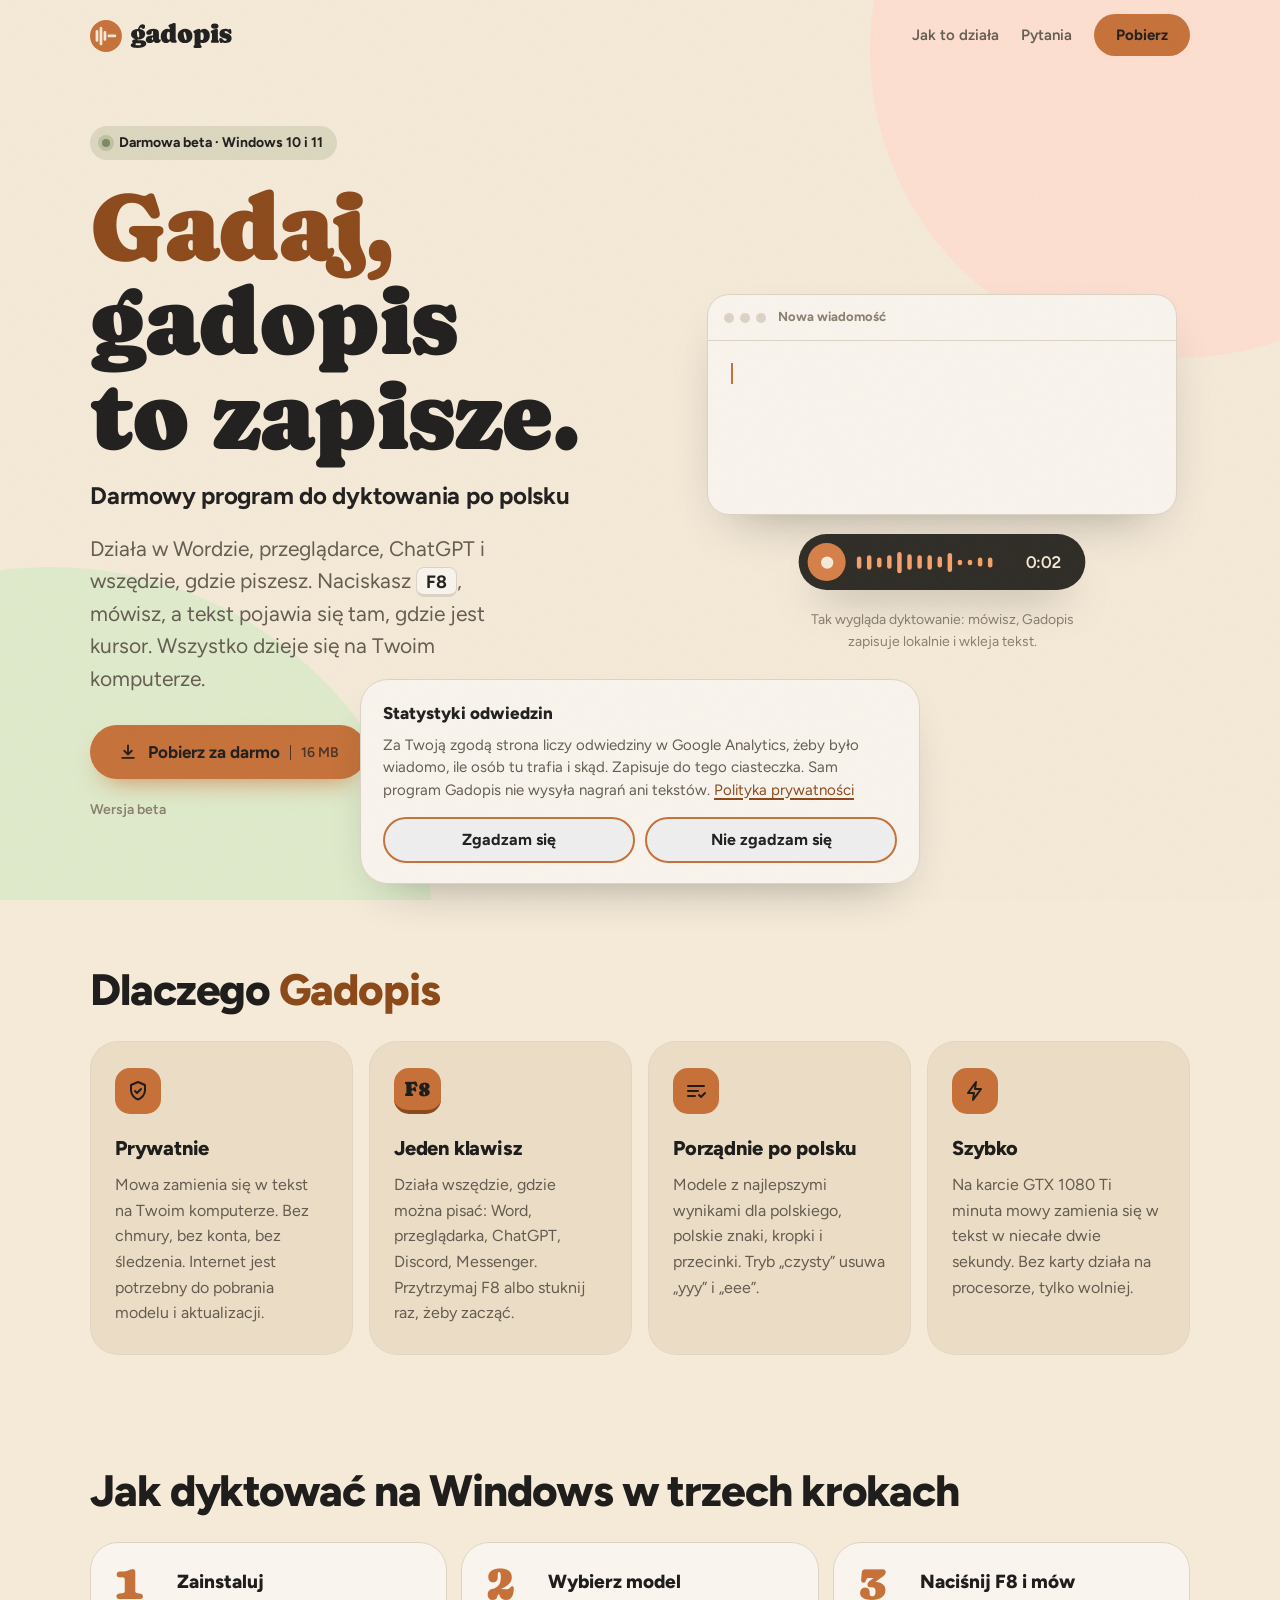
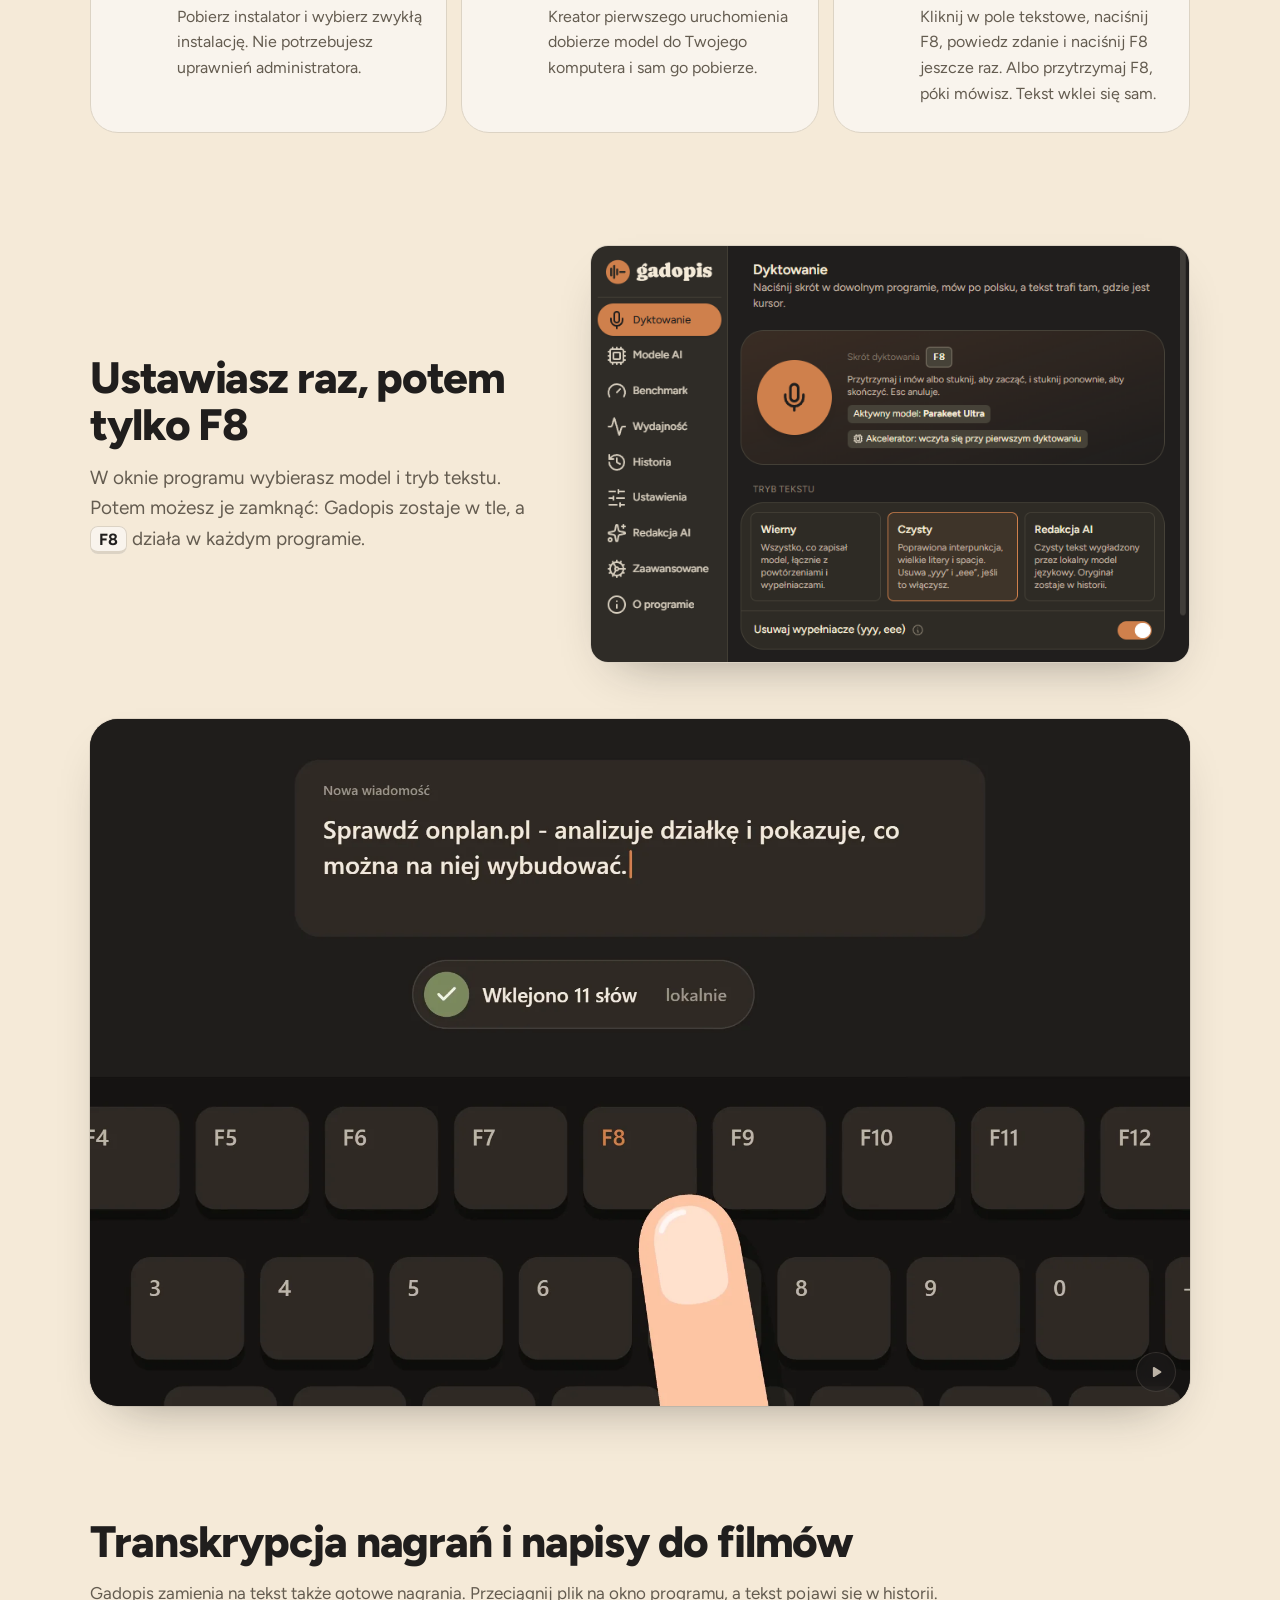
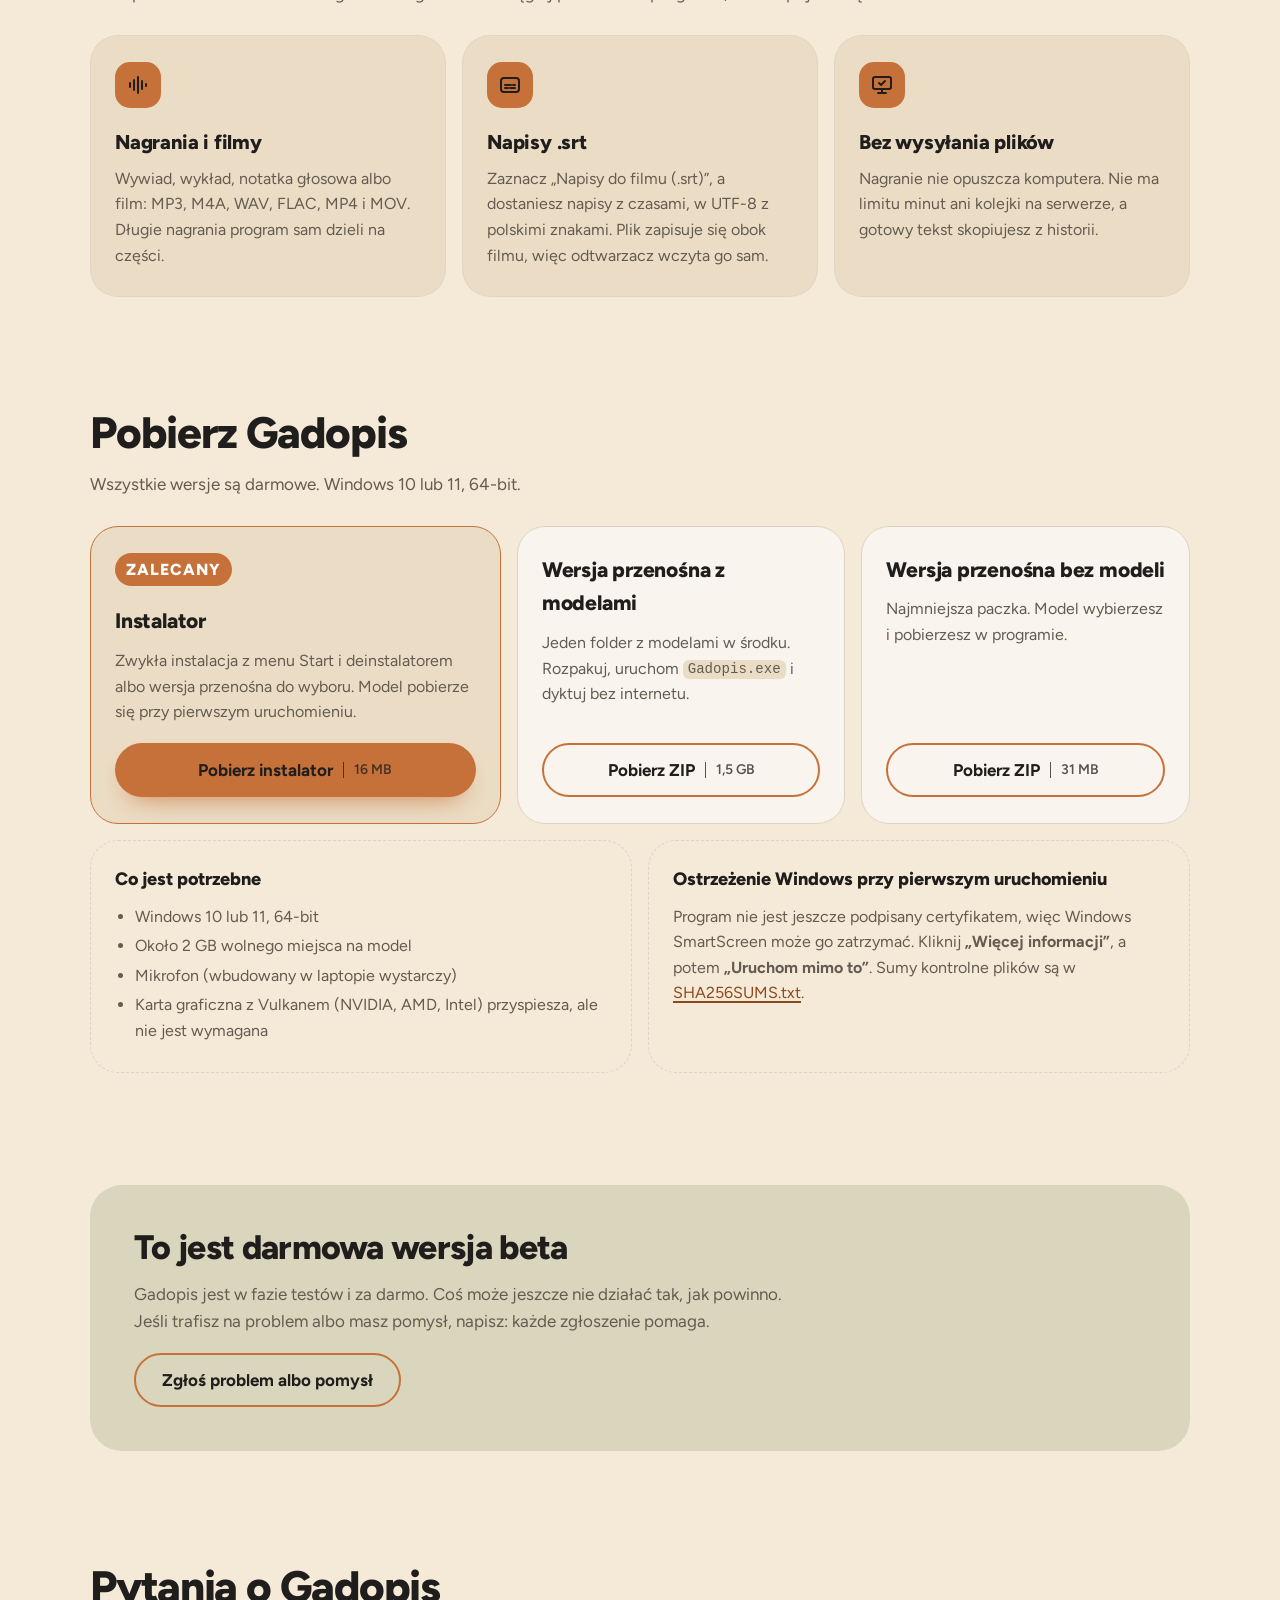
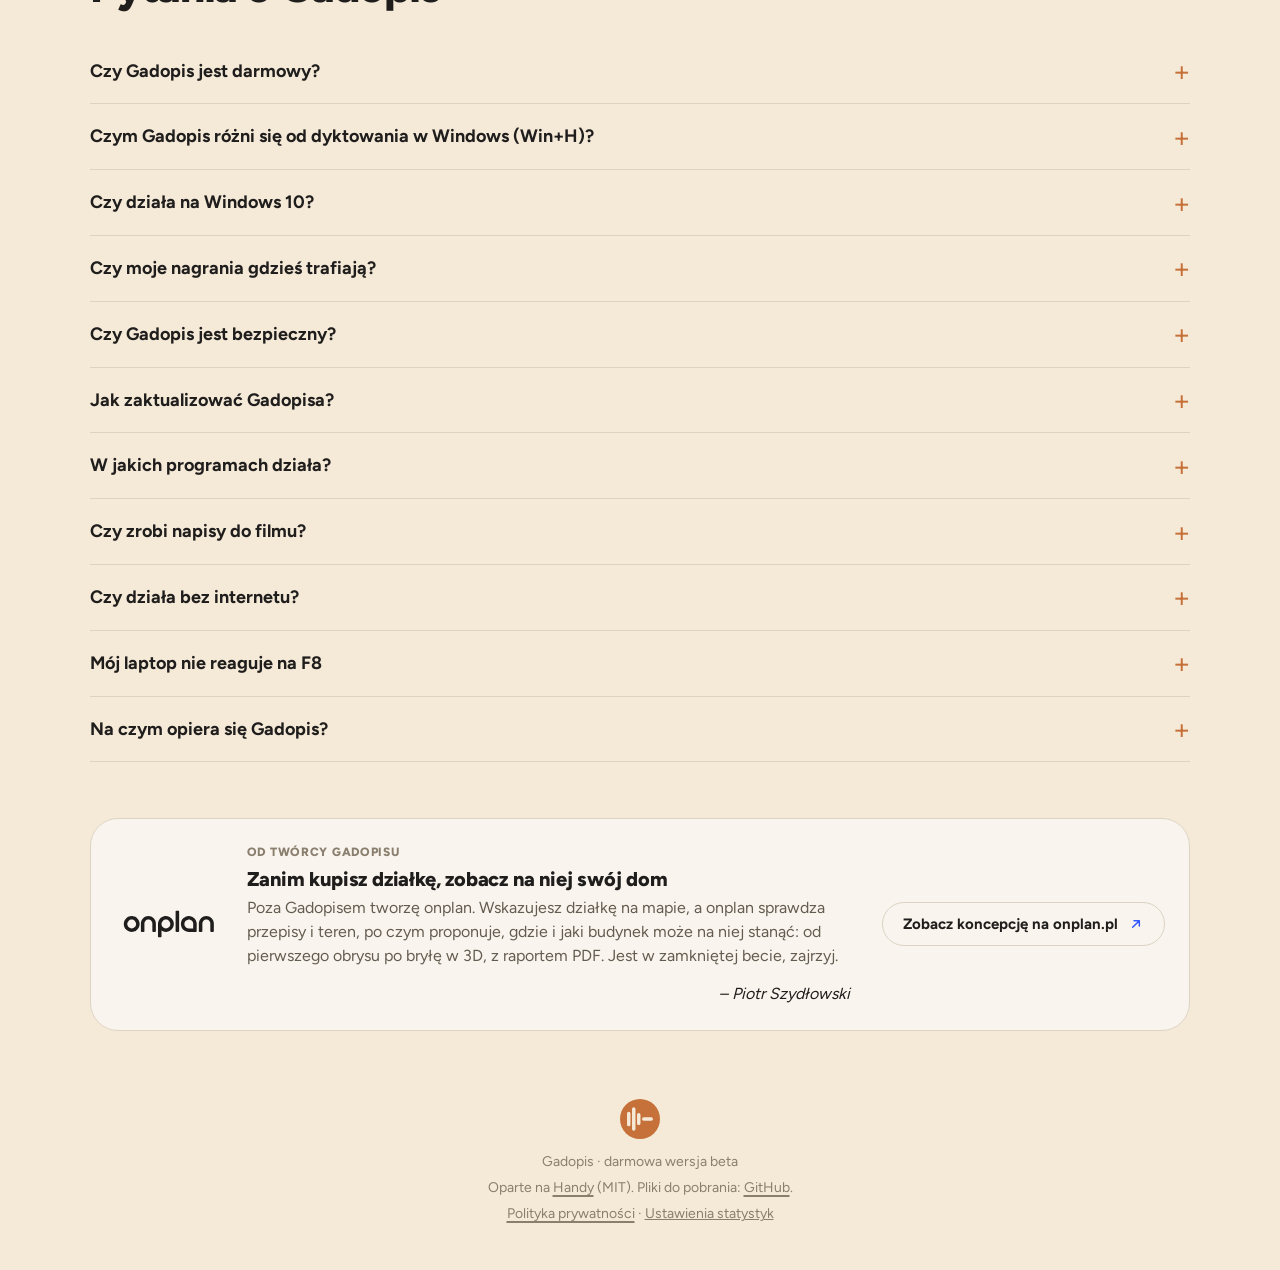
==== site/index.html @ 1a0c7942 "feat: add a guide to Polish dictation in Windows 10 and 11 People who see "Dyktowanie nie jest dostę" ====
<!doctype html>
<html lang="pl">
  <head>
    <meta charset="utf-8" />
    <meta
      name="viewport"
      content="width=device-width, initial-scale=1, viewport-fit=cover"
    />
    <title>Gadopis: darmowy program do dyktowania po polsku (Windows)</title>
    <meta
      name="description"
      content="Gadopis zamienia mowę na tekst po polsku w każdym programie na Windows 10 i 11. Naciskasz F8 i mówisz. Za darmo, bez konta i bez chmury. Robi też napisy .srt."
    />
    <meta
      name="theme-color"
      content="#f5ead8"
      media="(prefers-color-scheme: light)"
    />
    <meta
      name="theme-color"
      content="#201e1d"
      media="(prefers-color-scheme: dark)"
    />
    <meta property="og:type" content="website" />
    <meta property="og:site_name" content="Gadopis" />
    <meta property="og:locale" content="pl_PL" />
    <meta property="og:title" content="Gadopis. Gadaj, gadopis to zapisze." />
    <meta
      property="og:description"
      content="Darmowe dyktowanie po polsku dla Windows 10 i 11. Działa na Twoim komputerze, bez chmury i bez konta."
    />
    <meta property="og:url" content="https://gadopis.pl/" />
    <meta
      property="og:image"
      content="https://gadopis.pl/assets/img/gadopis-podglad-to-zapisze.png"
    />
    <meta property="og:image:width" content="1280" />
    <meta property="og:image:height" content="640" />
    <meta
      property="og:image:alt"
      content="Logo gadopis i hasło „Gadaj, gadopis to zapisze.”: lokalna zamiana mowy na tekst na Windows 10 i 11"
    />
    <meta name="twitter:card" content="summary_large_image" />
    <link rel="canonical" href="https://gadopis.pl/" />
    <link rel="icon" href="/favicon.ico" sizes="48x48" />
    <link rel="icon" href="assets/img/favicon.svg" type="image/svg+xml" />
    <link
      rel="icon"
      href="assets/img/favicon-32.png"
      sizes="32x32"
      type="image/png"
    />
    <link rel="apple-touch-icon" href="assets/img/apple-touch-icon.png" />
    <link
      rel="preload"
      href="assets/fonts/Figtree-Variable.woff2"
      as="font"
      type="font/woff2"
      crossorigin
    />
    <link
      rel="preload"
      href="assets/fonts/Caprasimo-Regular.woff2"
      as="font"
      type="font/woff2"
      crossorigin
    />
    <link rel="stylesheet" href="styles.css" />
    <script src="app.js" defer></script>
    <script type="application/ld+json">
      {
        "@context": "https://schema.org",
        "@graph": [
          {
            "@type": "WebSite",
            "@id": "https://gadopis.pl/#strona",
            "url": "https://gadopis.pl/",
            "name": "Gadopis",
            "alternateName": "gadopis.pl",
            "inLanguage": "pl-PL",
            "publisher": { "@id": "https://gadopis.pl/#autor" }
          },
          {
            "@type": "SoftwareApplication",
            "@id": "https://gadopis.pl/#program",
            "name": "Gadopis",
            "url": "https://gadopis.pl/",
            "description": "Darmowy program do dyktowania po polsku dla Windows 10 i 11. Zamienia mowę na tekst w każdym programie i robi napisy do filmów. Działa na komputerze, bez chmury i bez konta.",
            "applicationCategory": "UtilitiesApplication",
            "operatingSystem": "Windows 10, Windows 11",
            "inLanguage": "pl",
            "isAccessibleForFree": true,
            "offers": {
              "@type": "Offer",
              "price": "0",
              "priceCurrency": "PLN"
            },
            "author": { "@id": "https://gadopis.pl/#autor" },
            "publisher": { "@id": "https://gadopis.pl/#autor" },
            "sameAs": ["https://github.com/szydlo84/gadopis-pobierz"],
            "isBasedOn": "https://github.com/cjpais/Handy",
            "downloadUrl": "https://github.com/szydlo84/gadopis-pobierz/releases/latest/download/Gadopis-Setup.exe",
            "screenshot": "https://gadopis.pl/assets/img/okno-dyktowanie.webp",
            "image": "https://gadopis.pl/assets/img/gadopis-podglad-to-zapisze.png"
          },
          {
            "@type": "Person",
            "@id": "https://gadopis.pl/#autor",
            "name": "Piotr Szydłowski",
            "sameAs": ["https://github.com/szydlo84"]
          }
        ]
      }
    </script>
  </head>
  <body>
    <a class="skip" href="#tresc">Przejdź do treści</a>
    <div class="blobs" aria-hidden="true">
      <span class="blob blob-peach"></span>
      <span class="blob blob-sage"></span>
    </div>

    <header class="top">
      <a class="brand" href="/" aria-label="Gadopis, strona główna">
        <svg class="logo" viewBox="0 0 285 69" aria-hidden="true">
          <g transform="translate(0 4.07)">
            <path
              class="logo-circle"
              d="M0 32A32 32 0 1 0 64 32A32 32 0 1 0 0 32Z"
            />
            <path
              class="logo-bars"
              d="M14 20.25H14A2.75 2.75 0 0 1 16.75 23V41A2.75 2.75 0 0 1 14 43.75H14A2.75 2.75 0 0 1 11.25 41V23A2.75 2.75 0 0 1 14 20.25ZM22 13.25H22A2.75 2.75 0 0 1 24.75 16V48A2.75 2.75 0 0 1 22 50.75H22A2.75 2.75 0 0 1 19.25 48V16A2.75 2.75 0 0 1 22 13.25ZM30 22.25H30A2.75 2.75 0 0 1 32.75 25V39A2.75 2.75 0 0 1 30 41.75H30A2.75 2.75 0 0 1 27.25 39V25A2.75 2.75 0 0 1 30 22.25ZM38 29.25H50A2.75 2.75 0 0 1 52.75 32V32A2.75 2.75 0 0 1 50 34.75H38A2.75 2.75 0 0 1 35.25 32V32A2.75 2.75 0 0 1 38 29.25Z"
            />
            <path
              class="logo-word"
              d="M112.85 47.61L112.85 47.61Q112.85 49.80 111.48 51.29Q110.11 52.78 107.93 53.70Q105.76 54.62 103.27 55.10Q100.78 55.57 98.47 55.74Q96.16 55.92 94.61 55.92L94.61 55.92Q93.55 55.92 91.93 55.85Q90.31 55.78 88.54 55.52Q86.77 55.26 85.23 54.69Q83.69 54.12 82.71 53.12Q81.74 52.12 81.74 50.59L81.74 50.59Q81.74 48.69 83.21 47.62Q84.69 46.55 86.77 46.03L86.77 46.03Q85.83 45.66 85.19 44.96Q84.56 44.26 84.56 43.07L84.56 43.07Q84.56 41.49 85.57 40.54Q86.59 39.59 88.16 39.11Q89.73 38.62 91.36 38.41L91.36 38.41Q89.02 37.85 86.97 36.72Q84.93 35.59 83.68 33.69Q82.42 31.79 82.42 28.99L82.42 28.99Q82.42 25.99 83.60 23.89Q84.77 21.80 86.75 20.49Q88.73 19.19 91.19 18.54Q93.66 17.89 96.24 17.81L96.24 17.81Q97.06 15.65 98.20 13.49Q99.35 11.33 101.13 9.88Q102.91 8.43 105.55 8.43L105.55 8.43Q107.71 8.43 109.12 9.69Q110.53 10.96 110.53 13.17L110.53 13.17Q110.53 14.97 109.65 16.43Q108.76 17.89 106.73 17.89L106.73 17.89Q105.31 17.89 104.55 17.17Q103.78 16.44 103.23 15.71Q102.67 14.97 101.91 14.97L101.91 14.97Q101.09 14.97 100.51 15.98Q99.93 17.00 99.59 17.92L99.59 17.92Q102.41 18.26 104.94 19.44Q107.47 20.61 109.07 22.75Q110.66 24.88 110.66 28.12L110.66 28.12Q110.66 31.00 109.49 33.07Q108.32 35.14 106.35 36.46Q104.39 37.77 101.95 38.39Q99.51 39.01 96.98 39.01L96.98 39.01Q96.16 39.01 95.37 38.96L95.37 38.96Q95.05 39.28 95.05 39.59L95.05 39.59Q95.05 40.12 95.83 40.35Q96.61 40.57 97.69 40.62Q98.77 40.67 99.73 40.65Q100.70 40.62 101.07 40.62L101.07 40.62Q102.96 40.62 105.02 40.79Q107.08 40.96 108.86 41.62Q110.64 42.28 111.74 43.69Q112.85 45.10 112.85 47.61ZM95.79 21.85L95.79 21.85Q95.03 21.85 94.71 22.48Q94.39 23.11 94.33 23.93Q94.26 24.75 94.26 25.28L94.26 25.28Q94.26 25.99 94.35 27.56Q94.45 29.13 94.74 30.84Q95.03 32.55 95.62 33.75Q96.21 34.95 97.24 34.95L97.24 34.95Q98.06 34.95 98.40 34.36Q98.75 33.77 98.81 32.98Q98.88 32.18 98.88 31.60L98.88 31.60Q98.88 30.84 98.80 29.24Q98.72 27.65 98.44 25.95Q98.17 24.25 97.53 23.05Q96.90 21.85 95.79 21.85ZM91.20 48.48L91.20 48.48Q91.20 49.30 92.01 49.77Q92.81 50.25 93.96 50.48Q95.11 50.72 96.16 50.79Q97.22 50.85 97.72 50.85L97.72 50.85Q98.30 50.85 99.47 50.68Q100.64 50.51 101.65 50.06Q102.65 49.61 102.65 48.77L102.65 48.77Q102.65 47.58 101.66 47.11Q100.67 46.63 99.43 46.55Q98.19 46.48 97.37 46.48L97.37 46.48Q96.16 46.48 94.95 46.53Q93.74 46.58 92.52 46.61L92.52 46.61Q91.97 47.00 91.59 47.48Q91.20 47.95 91.20 48.48ZM112.01 39.44L112.01 39.44Q112.01 37.01 113.14 35.39Q114.28 33.77 116.11 32.78Q117.94 31.79 120.08 31.37Q122.21 30.95 124.19 30.95L124.19 30.95Q124.77 30.95 125.38 30.96Q125.98 30.97 126.56 31.08L126.56 31.08L126.56 24.22Q126.56 23.56 126.29 22.69Q126.01 21.82 125.17 21.82L125.17 21.82Q124.35 21.82 124.15 22.49Q123.95 23.17 123.95 23.77L123.95 23.77Q123.95 24.04 123.97 24.31Q123.98 24.59 123.98 24.88L123.98 24.88Q123.98 27.60 122.11 28.69Q120.24 29.79 117.84 29.79L117.84 29.79Q115.83 29.79 114.36 28.89Q112.88 27.99 112.88 25.72L112.88 25.72Q112.88 24.83 113.23 23.98Q113.59 23.14 114.14 22.48L114.14 22.48Q115.75 20.53 118.19 19.50Q120.63 18.47 123.33 18.09Q126.04 17.71 128.41 17.71L128.41 17.71Q131.10 17.71 133.34 18.47Q135.58 19.24 136.93 21.02Q138.27 22.80 138.27 25.80L138.27 25.80L138.27 37.96Q138.27 38.41 138.48 38.75Q138.69 39.09 139.19 39.09L139.19 39.09Q139.59 39.09 139.87 38.84Q140.14 38.59 140.54 38.59L140.54 38.59Q141.30 38.59 141.69 39.12Q142.07 39.65 142.07 40.36L142.07 40.36Q142.07 42.20 140.95 43.54Q139.83 44.87 138.17 45.57Q136.50 46.26 134.82 46.26L134.82 46.26Q132.84 46.26 130.82 45.39Q128.80 44.52 128.04 42.68L128.04 42.68Q126.70 44.55 124.36 45.41Q122.03 46.26 119.79 46.26L119.79 46.26Q117.73 46.26 115.95 45.49Q114.17 44.71 113.09 43.18Q112.01 41.65 112.01 39.44ZM123.90 37.12L123.90 37.12Q123.90 38.17 124.40 39.11Q124.90 40.04 126.12 40.04L126.12 40.04Q126.35 40.04 126.56 39.99L126.56 39.99L126.56 34.53Q126.12 34.35 125.64 34.35L125.64 34.35Q124.64 34.35 124.27 35.34Q123.90 36.32 123.90 37.12ZM141.99 32.87L141.99 32.87Q141.99 28.86 143.55 25.40Q145.10 21.93 148.08 19.79Q151.06 17.66 155.36 17.66L155.36 17.66Q157.94 17.66 160.08 18.76L160.08 18.76L160.08 16.52Q160.08 15.36 159.69 14.78Q159.31 14.20 158.82 13.85Q158.34 13.49 157.95 13.06Q157.57 12.62 157.57 11.75L157.57 11.75Q157.57 10.67 158.22 10.10Q158.86 9.54 159.76 9.19L159.76 9.19L165.48 6.90Q166.48 6.48 167.54 6.16Q168.59 5.84 169.70 5.84L169.70 5.84Q170.78 5.84 171.35 6.60Q171.92 7.35 171.92 8.35L171.92 8.35L171.92 37.75Q171.92 39.04 172.10 39.54Q172.29 40.04 173.18 40.99L173.18 40.99Q173.71 41.54 173.92 41.93Q174.13 42.31 174.13 43.10L174.13 43.10Q174.13 44.23 173.39 44.87Q172.65 45.50 171.55 45.50L171.55 45.50L165.64 45.50Q164.16 45.50 162.81 44.59Q161.45 43.68 160.89 42.28L160.89 42.28Q159.29 44.02 157.24 45.14Q155.20 46.26 152.67 46.26L152.67 46.26Q149.98 46.26 147.96 45.09Q145.94 43.92 144.63 41.95Q143.31 39.99 142.65 37.62Q141.99 35.24 141.99 32.87ZM154.22 31.55L154.22 31.55Q154.22 32.50 154.37 33.83Q154.51 35.16 154.92 36.44Q155.33 37.72 156.14 38.58Q156.94 39.44 158.23 39.44L158.23 39.44Q159.23 39.44 160.08 38.75L160.08 38.75L160.08 24.67Q159.63 24.22 159.08 23.94Q158.52 23.67 157.86 23.67L157.86 23.67Q156.65 23.67 155.92 24.55Q155.20 25.43 154.83 26.74Q154.46 28.04 154.34 29.36Q154.22 30.68 154.22 31.55ZM191.03 17.66L191.03 17.66Q195.38 17.66 198.67 19.45Q201.95 21.24 203.80 24.49Q205.64 27.73 205.64 32.11L205.64 32.11Q205.64 36.40 203.61 39.58Q201.58 42.76 198.17 44.51Q194.75 46.26 190.59 46.26L190.59 46.26Q186.21 46.26 182.91 44.46Q179.62 42.65 177.78 39.37Q175.95 36.09 175.95 31.71L175.95 31.71Q175.95 27.44 178.01 24.27Q180.06 21.11 183.49 19.38Q186.92 17.66 191.03 17.66ZM192.54 40.44L192.54 40.44Q193.20 40.44 193.47 39.75Q193.75 39.07 193.83 38.24Q193.91 37.41 193.91 36.96L193.91 36.96Q193.91 35.45 193.67 33.96Q193.43 32.47 193.06 31.02L193.06 31.02Q192.93 30.44 192.56 29.22Q192.19 27.99 191.67 26.65Q191.14 25.30 190.51 24.35Q189.87 23.40 189.16 23.40L189.16 23.40Q188.55 23.40 188.28 24.09Q188.00 24.78 187.92 25.61Q187.84 26.44 187.84 26.86L187.84 26.86Q187.84 27.57 188.05 29.14Q188.26 30.71 188.67 32.63Q189.08 34.56 189.66 36.34Q190.24 38.12 190.97 39.28Q191.69 40.44 192.54 40.44ZM219.04 17.66L219.04 17.66Q220.57 17.66 220.95 18.75Q221.33 19.84 221.33 21.06L221.33 21.06Q221.33 21.22 221.33 21.35L221.33 21.35Q222.94 19.71 224.97 18.68Q227.00 17.66 229.50 17.66L229.50 17.66Q232.25 17.66 234.30 18.82Q236.36 19.98 237.72 21.90Q239.08 23.83 239.76 26.21Q240.45 28.60 240.45 31.05L240.45 31.05Q240.45 35.11 238.84 38.58Q237.23 42.05 234.18 44.16Q231.14 46.26 226.81 46.26L226.81 46.26Q224.07 46.26 221.86 45.13L221.86 45.13L221.86 47.98Q221.86 48.90 221.91 49.39Q221.96 49.88 222.23 50.29Q222.49 50.69 223.12 51.38L223.12 51.38Q223.62 51.91 223.86 52.33Q224.10 52.75 224.10 53.52L224.10 53.52Q224.10 54.65 223.36 55.28Q222.62 55.92 221.51 55.92L221.51 55.92L210.28 55.92Q209.15 55.92 208.41 55.31Q207.67 54.70 207.67 53.52L207.67 53.52Q207.67 52.57 208.03 52.09Q208.38 51.62 208.83 51.25Q209.28 50.88 209.64 50.27Q209.99 49.67 209.99 48.48L209.99 48.48L209.99 28.36Q209.99 27.15 209.60 26.56Q209.20 25.96 208.67 25.63Q208.15 25.30 207.75 24.88Q207.36 24.46 207.36 23.56L207.36 23.56Q207.36 22.56 208.05 21.95Q208.75 21.35 209.57 21.00L209.57 21.00L214.79 18.71Q215.79 18.26 216.86 17.96Q217.93 17.66 219.04 17.66ZM223.97 24.51L223.97 24.51Q222.83 24.51 221.86 25.28L221.86 25.28L221.86 39.20Q222.36 39.67 222.97 39.96Q223.57 40.25 224.31 40.25L224.31 40.25Q225.60 40.25 226.38 39.40Q227.16 38.54 227.57 37.25Q227.97 35.96 228.11 34.64Q228.24 33.32 228.24 32.37L228.24 32.37Q228.24 31.34 228.08 30.01Q227.92 28.68 227.47 27.43Q227.03 26.17 226.18 25.34Q225.34 24.51 223.97 24.51ZM254.37 17.66L254.37 17.66Q255.45 17.66 256.04 18.39Q256.64 19.13 256.64 20.16L256.64 20.16L256.64 37.56Q256.64 38.30 256.70 39.05Q256.77 39.80 257.30 40.36L257.30 40.36Q257.98 41.10 258.44 41.52Q258.90 41.94 258.90 43.10L258.90 43.10Q258.90 44.26 258.18 44.88Q257.45 45.50 256.32 45.50L256.32 45.50L245.11 45.50Q243.98 45.50 243.26 44.89Q242.53 44.29 242.53 43.10L242.53 43.10Q242.53 41.97 242.98 41.51Q243.43 41.04 244.14 40.36L244.14 40.36Q244.67 39.83 244.73 39.04Q244.80 38.25 244.80 37.56L244.80 37.56L244.80 28.36Q244.80 27.83 244.72 27.27Q244.64 26.70 244.27 26.30L244.27 26.30Q244.17 26.17 244.02 26.09Q243.88 26.01 243.77 25.91L243.77 25.91Q243.19 25.30 242.70 24.92Q242.21 24.54 242.21 23.56L242.21 23.56Q242.21 22.51 242.87 21.93Q243.53 21.35 244.43 21.00L244.43 21.00L250.12 18.71Q251.13 18.32 252.21 17.99Q253.29 17.66 254.37 17.66ZM250.41 17.55L250.41 17.55Q248.73 17.55 247.01 17.05Q245.30 16.55 244.15 15.38Q243.01 14.20 243.01 12.20L243.01 12.20Q243.01 10.19 244.17 9.05Q245.33 7.90 247.04 7.43Q248.75 6.95 250.41 6.95L250.41 6.95Q252.08 6.95 253.80 7.43Q255.53 7.90 256.70 9.05Q257.88 10.19 257.88 12.20L257.88 12.20Q257.88 14.23 256.72 15.40Q255.56 16.58 253.83 17.06Q252.10 17.55 250.41 17.55ZM272.43 22.17L272.43 22.17Q271.54 22.17 270.82 22.56Q270.11 22.96 270.11 23.98L270.11 23.98Q270.11 24.83 270.51 25.28Q270.90 25.72 271.64 26.04L271.64 26.04Q272.43 26.38 273.30 26.54Q274.17 26.70 274.99 26.88L274.99 26.88Q277.42 27.41 279.52 28.66Q281.63 29.92 282.94 31.88Q284.24 33.85 284.24 36.54L284.24 36.54Q284.24 40.15 282.61 42.28Q280.98 44.42 278.27 45.34Q275.57 46.26 272.35 46.26L272.35 46.26Q271.54 46.26 270.10 46.05Q268.66 45.84 267.98 45.47L267.98 45.47L267.95 45.47Q267.69 45.34 267.08 45.18Q266.47 45.03 266.18 45.03L266.18 45.03Q265.37 45.03 264.79 45.67Q264.21 46.32 263.36 46.32L263.36 46.32Q262.23 46.32 261.58 45.58Q260.94 44.84 260.61 43.83Q260.28 42.81 260.01 41.94L260.01 41.94Q259.83 41.20 259.59 40.48Q259.35 39.75 259.35 38.99L259.35 38.99Q259.35 37.62 260.09 36.77Q260.83 35.93 262.23 35.93L262.23 35.93Q263.60 35.93 264.50 36.52Q265.39 37.12 266.09 37.99Q266.79 38.86 267.51 39.74Q268.24 40.62 269.27 41.22Q270.30 41.81 271.85 41.81L271.85 41.81Q272.93 41.81 273.49 41.16Q274.04 40.52 274.04 39.49L274.04 39.49Q274.04 38.01 273.25 37.59Q272.46 37.17 271.22 36.93L271.22 36.93Q268.95 36.48 266.91 35.88Q264.86 35.27 263.30 34.21Q261.73 33.16 260.82 31.42Q259.91 29.68 259.91 26.94L259.91 26.94Q259.91 23.69 261.67 21.65Q263.44 19.61 266.17 18.63Q268.90 17.66 271.72 17.66L271.72 17.66Q272.80 17.66 273.84 17.74Q274.88 17.81 275.91 18.16L275.91 18.16Q276.04 18.18 276.53 18.37Q277.02 18.55 277.49 18.72Q277.97 18.90 277.97 18.90L277.97 18.90Q278.84 18.90 279.46 18.28Q280.08 17.66 280.95 17.66L280.95 17.66Q282.06 17.66 282.58 18.51Q283.11 19.37 283.33 20.50Q283.56 21.64 283.69 22.43L283.69 22.43Q283.80 23.04 283.90 23.65Q284.01 24.27 284.01 24.88L284.01 24.88Q284.01 25.94 283.52 26.87Q283.03 27.81 281.79 27.81L281.79 27.81Q280.55 27.81 279.60 26.95Q278.65 26.09 277.71 24.99Q276.76 23.88 275.52 23.02Q274.28 22.17 272.43 22.17Z"
            />
          </g>
        </svg>
      </a>
      <nav class="nav" aria-label="Główna">
        <a href="#jak">Jak to działa</a>
        <a href="#pytania">Pytania</a>
        <a class="btn btn-small" href="#pobierz">Pobierz</a>
      </nav>
    </header>

    <main id="tresc">
      <section class="hero">
        <div class="hero-copy">
          <p class="badge reveal">
            <span class="badge-dot"></span> Darmowa beta · Windows 10 i 11
          </p>
          <h1 class="display reveal">
            <span class="accent">Gadaj,</span><br />gadopis to&nbsp;zapisze.
            <span class="display-sub"
              >Darmowy program do dyktowania po&nbsp;polsku</span
            >
          </h1>
          <p class="lead reveal">
            Działa w Wordzie, przeglądarce, ChatGPT i wszędzie, gdzie piszesz.
            Naciskasz <kbd>F8</kbd>, mówisz, a tekst pojawia się tam, gdzie jest
            kursor. Wszystko dzieje się na Twoim komputerze.
          </p>
          <div class="cta reveal">
            <a
              class="btn btn-primary"
              data-asset="Gadopis-Setup.exe"
              href="https://github.com/szydlo84/gadopis-pobierz/releases/latest/download/Gadopis-Setup.exe"
            >
              <svg class="icon" viewBox="0 0 24 24" aria-hidden="true">
                <path d="M12 4v11m0 0-4.5-4.5M12 15l4.5-4.5M5 19h14" />
              </svg>
              Pobierz za darmo
              <span class="btn-note" data-size="Gadopis-Setup.exe">16 MB</span>
            </a>
            <a class="btn btn-ghost" href="#pobierz">Inne wersje</a>
          </div>
          <p class="stats reveal" aria-live="polite">
            <span class="release" data-release>Wersja beta</span>
            <span class="counter" data-counter hidden></span>
          </p>
        </div>

        <figure class="demo reveal" aria-label="Pokaz działania Gadopisu">
          <div class="note">
            <div class="note-bar">
              <span class="note-dots" aria-hidden="true"
                ><i></i><i></i><i></i
              ></span>
              <span class="note-title">Nowa wiadomość</span>
            </div>
            <p class="note-body">
              <span class="note-text" data-demo-text></span
              ><span class="caret" aria-hidden="true"></span>
            </p>
          </div>
          <div class="pill" data-demo-pill data-state="idle" aria-hidden="true">
            <span class="pill-circle"><i></i><i></i><i></i></span>
            <span class="pill-mid">
              <span class="pill-bars"
                ><i></i><i></i><i></i><i></i><i></i><i></i><i></i><i></i><i></i
                ><i></i><i></i><i></i><i></i><i></i
              ></span>
              <span class="pill-label" data-demo-label></span>
            </span>
            <span class="pill-side" data-demo-side></span>
          </div>
          <figcaption class="demo-caption">
            Tak wygląda dyktowanie: mówisz, Gadopis zapisuje lokalnie i wkleja
            tekst.
          </figcaption>
        </figure>
      </section>

      <section class="features" aria-labelledby="dlaczego">
        <h2 id="dlaczego" class="section-title">
          Dlaczego <span class="accent">Gadopis</span>
        </h2>
        <div class="feature-grid">
          <article class="feature">
            <svg class="feature-icon" viewBox="0 0 24 24" aria-hidden="true">
              <path
                d="M12 3 5 6v5c0 4.4 3 8.3 7 9.5 4-1.2 7-5.1 7-9.5V6l-7-3Z"
              />
              <path d="m9 12 2 2 4-4" />
            </svg>
            <h3>Prywatnie</h3>
            <p>
              Mowa zamienia się w tekst na Twoim komputerze. Bez chmury, bez
              konta, bez śledzenia. Internet jest potrzebny do pobrania modelu i
              aktualizacji.
            </p>
          </article>
          <article class="feature">
            <span class="feature-key" aria-hidden="true">F8</span>
            <h3>Jeden klawisz</h3>
            <p>
              Działa wszędzie, gdzie można pisać: Word, przeglądarka, ChatGPT,
              Discord, Messenger. Przytrzymaj F8 albo stuknij raz, żeby zacząć.
            </p>
          </article>
          <article class="feature">
            <svg class="feature-icon" viewBox="0 0 24 24" aria-hidden="true">
              <path d="M4 7h16M4 12h10M4 17h7" />
              <path d="m15 16 2 2 4-4" />
            </svg>
            <h3>Porządnie po polsku</h3>
            <p>
              Modele z najlepszymi wynikami dla polskiego, polskie znaki, kropki
              i przecinki. Tryb „czysty” usuwa „yyy” i „eee”.
            </p>
          </article>
          <article class="feature">
            <svg class="feature-icon" viewBox="0 0 24 24" aria-hidden="true">
              <path d="M13 3 5 14h6l-1 7 8-11h-6l1-7Z" />
            </svg>
            <h3>Szybko</h3>
            <p>
              Na karcie GTX 1080 Ti minuta mowy zamienia się w tekst w niecałe
              dwie sekundy. Bez karty działa na procesorze, tylko wolniej.
            </p>
          </article>
        </div>
      </section>

      <section id="jak" class="steps" aria-labelledby="jak-tytul">
        <h2 id="jak-tytul" class="section-title">
          Jak dyktować na Windows w trzech krokach
        </h2>
        <ol class="step-list">
          <li class="step">
            <span class="step-num" aria-hidden="true">1</span>
            <h3>Zainstaluj</h3>
            <p>
              Pobierz instalator i wybierz zwykłą instalację. Nie potrzebujesz
              uprawnień administratora.
            </p>
          </li>
          <li class="step">
            <span class="step-num" aria-hidden="true">2</span>
            <h3>Wybierz model</h3>
            <p>
              Kreator pierwszego uruchomienia dobierze model do Twojego
              komputera i sam go pobierze.
            </p>
          </li>
          <li class="step">
            <span class="step-num" aria-hidden="true">3</span>
            <h3>Naciśnij F8 i mów</h3>
            <p>
              Kliknij w pole tekstowe, naciśnij F8, powiedz zdanie i naciśnij F8
              jeszcze raz. Albo przytrzymaj F8, póki mówisz. Tekst wklei się
              sam.
            </p>
          </li>
        </ol>
      </section>

      <section class="showcase" aria-labelledby="okno-tytul">
        <div class="showcase-copy">
          <h2 id="okno-tytul" class="section-title">
            Ustawiasz raz, potem tylko F8
          </h2>
          <p>
            W oknie programu wybierasz model i tryb tekstu. Potem możesz je
            zamknąć: Gadopis zostaje w tle, a <kbd>F8</kbd> działa w każdym
            programie.
          </p>
        </div>
        <figure class="showcase-shot">
          <img
            src="assets/img/okno-dyktowanie.webp"
            width="720"
            height="500"
            loading="lazy"
            alt="Okno Gadopisu w ciemnym motywie: zakładka Dyktowanie ze skrótem F8, aktywnym modelem i wyborem trybu tekstu."
          />
        </figure>
        <figure class="film">
          <video
            data-film
            width="1920"
            height="1200"
            muted
            loop
            playsinline
            controls
            preload="none"
            poster="assets/video/dyktowanie-f8.webp"
          >
            <source src="assets/video/dyktowanie-f8.mp4" type="video/mp4" />
          </video>
          <figcaption class="visually-hidden">
            Animacja: przytrzymanie klawisza F8 włącza nagrywanie, a po jego
            puszczeniu Gadopis wkleja podyktowane zdanie w pole nowej
            wiadomości.
          </figcaption>
          <button
            class="film-toggle"
            type="button"
            data-film-toggle
            aria-label="Odtwórz animację"
            hidden
          >
            <svg class="film-pause" viewBox="0 0 24 24" aria-hidden="true">
              <rect x="6.5" y="5.5" width="4" height="13" rx="1.4" />
              <rect x="13.5" y="5.5" width="4" height="13" rx="1.4" />
            </svg>
            <svg class="film-play" viewBox="0 0 24 24" aria-hidden="true">
              <path d="M9 6.5v11l9-5.5Z" />
            </svg>
          </button>
        </figure>
      </section>

      <section id="nagrania" class="files" aria-labelledby="nagrania-tytul">
        <h2 id="nagrania-tytul" class="section-title">
          Transkrypcja nagrań i napisy do filmów
        </h2>
        <p class="section-lead">
          Gadopis zamienia na tekst także gotowe nagrania. Przeciągnij plik na
          okno programu, a tekst pojawi się w historii.
        </p>
        <div class="feature-grid feature-grid-3">
          <article class="feature">
            <svg class="feature-icon" viewBox="0 0 24 24" aria-hidden="true">
              <path d="M4 10v4M8 7v10M12 4v16M16 8v8M20 11v2" />
            </svg>
            <h3>Nagrania i filmy</h3>
            <p>
              Wywiad, wykład, notatka głosowa albo film: MP3, M4A, WAV, FLAC,
              MP4 i MOV. Długie nagrania program sam dzieli na części.
            </p>
          </article>
          <article class="feature">
            <svg class="feature-icon" viewBox="0 0 24 24" aria-hidden="true">
              <rect x="3" y="5" width="18" height="14" rx="3" />
              <path d="M7 12h6M15 12h2M7 15h3M12 15h5" />
            </svg>
            <h3>Napisy .srt</h3>
            <p>
              Zaznacz „Napisy do filmu (.srt)”, a dostaniesz napisy z czasami, w
              UTF-8 z polskimi znakami. Plik zapisuje się obok filmu, więc
              odtwarzacz wczyta go sam.
            </p>
          </article>
          <article class="feature">
            <svg class="feature-icon" viewBox="0 0 24 24" aria-hidden="true">
              <rect x="3" y="4" width="18" height="12" rx="2" />
              <path d="M8 20h8M12 16v4" />
              <path d="m9 10 2 2 4-4" />
            </svg>
            <h3>Bez wysyłania plików</h3>
            <p>
              Nagranie nie opuszcza komputera. Nie ma limitu minut ani kolejki
              na serwerze, a gotowy tekst skopiujesz z historii.
            </p>
          </article>
        </div>
      </section>

      <section id="pobierz" class="download" aria-labelledby="pobierz-tytul">
        <h2 id="pobierz-tytul" class="section-title">Pobierz Gadopis</h2>
        <p class="section-lead">
          Wszystkie wersje są darmowe. Windows 10 lub 11, 64-bit.
        </p>
        <div class="download-grid">
          <article class="dl dl-main">
            <p class="dl-tag">Zalecany</p>
            <h3>Instalator</h3>
            <p>
              Zwykła instalacja z menu Start i deinstalatorem albo wersja
              przenośna do wyboru. Model pobierze się przy pierwszym
              uruchomieniu.
            </p>
            <a
              class="btn btn-primary"
              data-asset="Gadopis-Setup.exe"
              href="https://github.com/szydlo84/gadopis-pobierz/releases/latest/download/Gadopis-Setup.exe"
              >Pobierz instalator
              <span class="btn-note" data-size="Gadopis-Setup.exe"
                >16 MB</span
              ></a
            >
          </article>
          <article class="dl">
            <h3>Wersja przenośna z modelami</h3>
            <p>
              Jeden folder z modelami w środku. Rozpakuj, uruchom
              <code>Gadopis.exe</code> i dyktuj bez internetu.
            </p>
            <a
              class="btn btn-outline"
              data-asset="Gadopis-Portable-Full.zip"
              href="https://github.com/szydlo84/gadopis-pobierz/releases/latest/download/Gadopis-Portable-Full.zip"
              >Pobierz ZIP
              <span class="btn-note" data-size="Gadopis-Portable-Full.zip"
                >1,5 GB</span
              ></a
            >
          </article>
          <article class="dl">
            <h3>Wersja przenośna bez modeli</h3>
            <p>
              Najmniejsza paczka. Model wybierzesz i pobierzesz w programie.
            </p>
            <a
              class="btn btn-outline"
              data-asset="Gadopis-Portable.zip"
              href="https://github.com/szydlo84/gadopis-pobierz/releases/latest/download/Gadopis-Portable.zip"
              >Pobierz ZIP
              <span class="btn-note" data-size="Gadopis-Portable.zip"
                >31 MB</span
              ></a
            >
          </article>
        </div>

        <div class="notes">
          <div class="note-card">
            <h3>Co jest potrzebne</h3>
            <ul>
              <li>Windows 10 lub 11, 64-bit</li>
              <li>Około 2 GB wolnego miejsca na model</li>
              <li>Mikrofon (wbudowany w laptopie wystarczy)</li>
              <li>
                Karta graficzna z Vulkanem (NVIDIA, AMD, Intel) przyspiesza, ale
                nie jest wymagana
              </li>
            </ul>
          </div>
          <div class="note-card">
            <h3>Ostrzeżenie Windows przy pierwszym uruchomieniu</h3>
            <p>
              Program nie jest jeszcze podpisany certyfikatem, więc Windows
              SmartScreen może go zatrzymać. Kliknij
              <strong>„Więcej informacji”</strong>, a potem
              <strong>„Uruchom mimo to”</strong>. Sumy kontrolne plików są w
              <a
                href="https://github.com/szydlo84/gadopis-pobierz/releases/latest/download/SHA256SUMS.txt"
                >SHA256SUMS.txt</a
              >.
            </p>
          </div>
        </div>
      </section>

      <section class="beta" aria-labelledby="beta-tytul">
        <div class="beta-card">
          <h2 id="beta-tytul">To jest darmowa wersja beta</h2>
          <p>
            Gadopis jest w fazie testów i za darmo. Coś może jeszcze nie działać
            tak, jak powinno. Jeśli trafisz na problem albo masz pomysł, napisz:
            każde zgłoszenie pomaga.
          </p>
          <a
            class="btn btn-outline"
            href="https://github.com/szydlo84/gadopis-pobierz/issues"
            >Zgłoś problem albo pomysł</a
          >
        </div>
      </section>

      <section id="pytania" class="faq" aria-labelledby="pytania-tytul">
        <h2 id="pytania-tytul" class="section-title">Pytania o Gadopis</h2>
        <details>
          <summary>Czy Gadopis jest darmowy?</summary>
          <p>
            Tak. Wersja beta jest całkowicie darmowa, bez konta i bez reklam. Na
            dole tej strony i w zakładce O programie jest tylko odnośnik do
            innego projektu autora.
          </p>
        </details>
        <details>
          <summary>
            Czym Gadopis różni się od dyktowania w Windows (Win+H)?
          </summary>
          <p>
            Dyktowanie w Windows 11 zna polski, ale działa tylko z internetem:
            mowa trafia do usług Microsoftu. Windows 10 nie dyktuje po polsku
            wcale. Gadopis rozpoznaje mowę na Twoim komputerze, także bez
            internetu, w Windows 10 i 11.
          </p>
        </details>
        <details>
          <summary>Czy działa na Windows 10?</summary>
          <p>
            Tak, na Windows 10 i 11 w wersji 64-bitowej. Na Windows 10 to prosty
            sposób na dyktowanie po polsku, bo wbudowane dyktowanie tego systemu
            nie obsługuje polskiego. Szczegóły i porównanie:
            <a href="/dyktowanie-windows-10"
              >dyktowanie po polsku w Windows 10 i 11</a
            >.
          </p>
        </details>
        <details>
          <summary>Czy moje nagrania gdzieś trafiają?</summary>
          <p>
            Nie. Rozpoznawanie mowy działa na Twoim komputerze. Program łączy
            się z internetem, gdy pobierasz model albo aktualizację, i raz
            dziennie sprawdza na GitHubie, czy jest nowa wersja (można to
            wyłączyć). Nie ma telemetrii. Historię dyktowania możesz wyłączyć
            albo usunąć jednym przyciskiem.
          </p>
        </details>
        <details>
          <summary>Czy Gadopis jest bezpieczny?</summary>
          <p>
            Program działa na Twoim komputerze i nie wysyła nagrań. Opiera się
            na otwartym projekcie Handy, a pliki pobierasz prosto z GitHuba. Ich
            sumy kontrolne są w SHA256SUMS.txt. Program nie jest jeszcze
            podpisany certyfikatem, dlatego przy pierwszym uruchomieniu Windows
            może pokazać ostrzeżenie SmartScreen.
          </p>
        </details>
        <details>
          <summary>Jak zaktualizować Gadopisa?</summary>
          <p>
            Program sam sprawdza, czy jest nowa wersja. Gdy jest, na dole okna
            pojawi się „Zaktualizuj do …”: kliknij, potwierdź i po chwili
            Gadopis uruchomi się w nowej wersji.
          </p>
        </details>
        <details>
          <summary>W jakich programach działa?</summary>
          <p>
            Wszędzie, gdzie można wpisać tekst: Word, przeglądarka, ChatGPT,
            Discord, Messenger, Teams, VS Code. Wyjątek to okna uruchomione jako
            administrator: tam Windows nie pozwala wkleić tekstu, ale znajdziesz
            go w historii programu.
          </p>
        </details>
        <details>
          <summary>Czy zrobi napisy do filmu?</summary>
          <p>
            Tak. W zakładce Historia zaznacz „Napisy do filmu (.srt)” i
            przeciągnij film na okno programu. Po transkrypcji kliknij ikonę
            napisów przy wpisie: plik .srt zapisze się obok filmu, więc
            odtwarzacz wczyta go sam.
          </p>
        </details>
        <details>
          <summary>Czy działa bez internetu?</summary>
          <p>
            Tak, po pobraniu modelu. Wersja przenośna z modelami działa bez
            internetu od pierwszego uruchomienia.
          </p>
        </details>
        <details>
          <summary>Mój laptop nie reaguje na F8</summary>
          <p>
            Na wielu laptopach F8 to klawisz multimedialny. Naciśnij Fn+F8 albo
            zmień skrót w ustawieniach programu.
          </p>
        </details>
        <details>
          <summary>Na czym opiera się Gadopis?</summary>
          <p>
            Na otwartym projekcie
            <a href="https://github.com/cjpais/Handy">Handy</a> (licencja MIT) i
            silniku transcribe.cpp. Modele mowy pochodzą od OpenAI (Whisper) i
            NVIDIA (Parakeet). Licencje są w folderze LICENSES w każdej paczce.
          </p>
        </details>
      </section>

      <section class="author" aria-labelledby="autor-tytul">
        <div class="author-card">
          <div class="author-head">
            <svg
              class="author-logo"
              viewBox="57.07 189.99 704.31 215.21"
              fill="currentColor"
              role="img"
              aria-label="onplan"
            >
              <path
                d="M755.3 294.2c-.1-6.8-1.2-14.1-4.1-21.2c-2.8-7.1-7.4-14.1-13-19.6c-11-11.2-25.7-16.8-40.5-16.8c-14.7 0-29.5 5.6-40.5 16.8c-5.5 5.6-10.1 12.5-13 19.6c-2.9 7-4 14.2-4.1 21.4c0 2.3 0 4.7.1 7.1c0 2.4 0 4.9 0 7.4c0 4.9 0 9.8 0 14.7c0 4.9 0 9.8 0 14.7c-.1 5-.1 9.9.1 14.7c0 .7 0 1.4.2 2.1c.3.6.7 1.3 1.2 1.8c.6.5 1.2 1 1.9 1.2c.6.3 1.3.3 2 .4c1.3 0 2.7 0 4 0c1.4 0 2.8 0 4.1 0c1.4 0 2.7 0 4.1 0c1.3 0 2.7 0 4 0c.7-.1 1.4-.1 2-.4c.7-.2 1.3-.7 1.9-1.2c.5-.5.9-1.2 1.2-1.8c.2-.7.2-1.4.2-2.1c.2-4.8.2-9.7.1-14.7c0-4.9 0-9.8 0-14.7c.1-4.9.1-9.7 0-14.7c0-5-.1-10.2 0-14.1c.1-5.9.7-8.5 2.2-11.9c1.4-3.3 3.8-7.2 6.8-10.3c3-3.1 6.6-5.3 10.3-6.8c3.7-1.4 7.5-2.1 11.2-2.1c3.8 0 7.5.7 11.2 2.1c3.7 1.5 7.4 3.7 10.4 6.8c2.9 3.1 5.3 7 6.7 10.3c1.5 3.4 2.1 6 2.2 11.9c.1 3.9 0 9.1 0 14.1c-.1 5 0 9.8 0 14.7c0 4.9 0 9.8 0 14.7c0 5-.1 9.9.1 14.7c0 .7 0 1.4.3 2.1c.2.6.6 1.3 1.2 1.8c.5.5 1.1 1 1.8 1.2c.7.3 1.3.3 2 .4c1.3 0 2.7 0 4.1 0c1.3 0 2.7 0 4 0c1.4 0 2.7 0 4.1 0c1.3 0 2.7 0 4 0c.7-.1 1.4-.1 2-.4c.7-.2 1.3-.7 1.9-1.2c.5-.5 1-1.2 1.2-1.8c.2-.7.2-1.4.3-2.1c.1-4.8.1-9.7.1-14.7c-.1-4.9 0-9.8 0-14.7c0-9.8 0-19.6 0-29.4z"
              />
              <path
                d="M466.8 196c-1.2 0-2.7.5-3.8 1.6c-.5.5-.9 1.1-1.2 1.8c-.1.3-.2.7-.3 1c0 .4-.1.7-.1 1.1c0 6.2 0 12.5 0 18.9c0 6.3 0 12.6 0 18.9c0 12.7 0 25.3 0 37.9c0 12.7 0 25.3 0 38c0 6.3 0 12.6 0 18.9c0 6.3 0 12.7 0 18.9c0 .4.1.7.1 1.1c.1.3.2.6.3 1c.3.6.7 1.3 1.2 1.8c.5.5 1.2 1 1.8 1.2c.7.3 1.4.3 2 .4c1.4 0 2.7 0 4.1 0c1.4 0 2.7 0 4.1 0c1.3 0 2.7 0 4 0c1.4 0 2.8 0 4.1 0c.6-.1 1.3-.1 2-.4c.6-.2 1.3-.7 1.8-1.2c.5-.5.9-1.2 1.2-1.8c.2-.4.3-.7.3-1c.1-.4.1-.7.1-1.1c0-6.2 0-12.6 0-18.9c0-6.3 0-12.6 0-18.9c0-12.7 0-25.3 0-38c0-12.6 0-25.2 0-37.9c0-6.3 0-12.6 0-18.9c0-6.4 0-12.7 0-18.9c0-.4 0-.7-.1-1.1c0-.3-.1-.7-.3-1c-.3-.7-.7-1.3-1.2-1.8c-.5-.6-1.2-1-1.8-1.2c-.7-.3-1.4-.3-2-.4c-1.3-.1-2.7 0-4.1 0c-1.3 0-2.7 0-4 0c-2.7 0-5.5 0-8.2 0z"
              />
              <path
                d="M353.1 348.2c10.1 7.1 24.6 11 38.3 10.1c13.7-.9 26.6-6.5 36.5-15.6c9.8-9.1 16.8-21.5 19.1-34.7c2.3-13.3 0-27.3-6.3-39.2c-6.4-11.8-16.8-21.5-29.1-27c-12.3-5.4-26.5-6.5-39.5-3.4c-12.9 3.2-24.6 10.6-33.1 21.6c-4.3 5.5-7.7 11.8-9.9 18.3c-1.1 3.2-1.9 6.5-2.3 9.7c-.5 3.2-.7 6.3-.8 9.6c-.1 3.9 0 7.9 0 12c0 4 0 8 0 12c0 8 0 16 0 24c0 8 0 16 0 24.1c0 8-.1 16 .1 23.9c0 .7.1 1.4.3 2.1c.2.7.6 1.3 1.2 1.8c.5.6 1.2 1 1.8 1.2c.7.3 1.3.3 2 .4c1.3.1 2.7 0 4.1 0c1.3 0 2.7 0 4 0c1.4 0 2.7 0 4.1 0c1.4 0 2.7.1 4.1 0c.6-.1 1.3-.1 2-.4c.6-.2 1.3-.6 1.8-1.2c.5-.5 1-1.1 1.2-1.8c.2-.7.3-1.4.3-2.1c.2-3.7.1-7.5.1-11.3c0-3.8 0-7.6 0-11.3c0-7.6 0-15.2 0-22.8zm33.8-84.5c7.9-.3 17.5 3.6 24 9.9c6.5 6.3 10 15.1 9.9 24c-.1 8.8-3.7 17.6-9.9 23.9c-6.3 6.2-15.1 9.9-24 9.9c-8.8 0-17.7-3.7-23.9-9.9c-6.2-6.3-9.8-15.1-9.9-23.9c-.1-8.9 3.4-17.7 9.9-24c6.5-6.3 16.1-10.2 23.9-9.9z"
              />
              <path
                d="M623.9 298.3c.3-11.2-3.3-23.8-9.9-34c-6.5-10.2-16.1-18.1-27-22.8c-11-4.6-23.4-6-35.2-3.9c-11.8 2.2-22.8 8-31.4 16.4c-8.6 8.3-14.6 19.2-17 31c-2.5 11.7-1.4 24.2 3 35.2c4.4 11 11.9 20.6 22.1 27.6c5 3.4 10.8 6.2 16.5 8c5.7 1.7 11.4 2.5 17.3 2.7c4.6.2 9.2.1 13.8.1c4.7.1 9.3.1 13.9.2c4.6.1 9.3.1 13.9.2c4.6 0 9.3.2 13.8 0c.7 0 1.4 0 2.1-.2c.6-.2 1.3-.7 1.8-1.2c.6-.5 1-1.2 1.2-1.8c.3-.7.3-1.4.4-2.1c.2-4.5.2-9.2.2-13.8c0-4.6.1-9.2.2-13.9c.1-9.2.2-18.5.3-27.7zm-61.3 33.1c-6.3 0-13.2-2.1-18.8-5.9c-5.6-3.9-9.9-9.4-12.3-15.4c-1.2-3-2-6.1-2.2-9.4c-.3-3.3-.1-6.8.6-10.2c1.4-6.7 4.7-12.6 9.4-17.2c4.8-4.6 10.9-7.8 17.5-9c6.6-1.2 13.6-.4 19.6 2.1c3 1.3 5.7 3 8.2 5.1c2.5 2.1 4.9 4.6 6.7 7.6c1.9 2.9 3.3 6.3 4.2 9.2c.9 3 1.3 5.5 1.3 10.3c.1 2.3 0 5-.1 7.8c0 2.8 0 5.6-.1 8.5c0 5.6-.1 11.3-.2 16.9c-11.3-.1-22.5-.3-33.8-.4z"
              />
              <path
                d="M63 297.6c0 7.1 1.3 14.9 4.3 22.4c3 7.5 7.7 14.8 13.6 20.7c11.8 11.8 28.6 17.9 43.2 17.9c3.7 0 7.2-.4 11-1.1c3.7-.8 7.5-1.8 11.3-3.3c3.8-1.5 7.4-3.3 10.9-5.6c3.5-2.4 6.9-5.1 9.9-8.1c11.9-12 17.7-27.5 17.7-42.9c0-15.5-5.8-31-17.7-43c-3-3-6.4-5.7-9.9-8.1c-3.5-2.3-7.1-4.1-10.9-5.6c-3.8-1.5-7.6-2.5-11.3-3.3c-3.8-.7-7.3-1.1-11-1.1c-14.6 0-31.4 6.1-43.2 17.9c-5.9 5.9-10.6 13.2-13.6 20.7c-3 7.5-4.3 15.3-4.3 22.5zm27.1 0c-.3-7.9 3.6-17.5 9.9-24c6.4-6.5 15.1-10 24-9.9c8.8.1 17.6 3.7 23.9 9.9c6.3 6.2 9.9 15.1 9.9 24c0 8.8-3.6 17.7-9.9 23.9c-6.3 6.2-15.1 9.8-23.9 9.9c-8.9.1-17.6-3.4-24-9.9c-6.3-6.5-10.2-16.1-9.9-23.9z"
              />
              <path
                d="M309.8 294.2c-.1-6.8-1.2-14.1-4.1-21.2c-2.9-7.1-7.5-14.1-13-19.6c-11-11.2-25.8-16.8-40.5-16.8c-14.7 0-29.5 5.6-40.5 16.8c-5.6 5.6-10.2 12.5-13 19.6c-2.9 7-4 14.2-4.1 21.4c0 2.3 0 4.7 0 7.1c.1 2.4.1 4.9.1 7.4c-.1 4.9-.1 9.8-.1 14.7c.1 4.9.1 9.8 0 14.7c0 5 0 9.9.1 14.7c.1.7.1 1.4.3 2.1c.3.6.7 1.3 1.2 1.8c.6.5 1.2 1 1.9 1.2c.6.3 1.3.3 2 .4c1.3 0 2.7 0 4 0c1.4 0 2.7 0 4.1 0c1.3 0 2.7 0 4.1 0c1.3 0 2.7 0 4 0c.7-.1 1.4-.1 2-.4c.7-.2 1.3-.7 1.8-1.2c.6-.5 1-1.2 1.3-1.8c.2-.7.2-1.4.2-2.1c.2-4.8.2-9.7.1-14.7c0-4.9 0-9.8 0-14.7c0-4.9.1-9.7 0-14.7c0-5-.1-10.2 0-14.1c.1-5.9.7-8.5 2.2-11.9c1.4-3.3 3.8-7.2 6.8-10.3c2.9-3.1 6.6-5.3 10.3-6.8c3.7-1.4 7.4-2.1 11.2-2.1c3.8 0 7.5.7 11.2 2.1c3.7 1.5 7.4 3.7 10.3 6.8c3 3.1 5.4 7 6.8 10.3c1.5 3.4 2.1 6 2.2 11.9c.1 3.9 0 9.1 0 14.1c-.1 5 0 9.8 0 14.7c0 4.9 0 9.8 0 14.7c-.1 5-.1 9.9.1 14.7c0 .7 0 1.4.2 2.1c.3.6.7 1.3 1.3 1.8c.5.5 1.1 1 1.8 1.2c.6.3 1.3.3 2 .4c1.3 0 2.7 0 4 0c1.4 0 2.8 0 4.1 0c1.4 0 2.7 0 4.1 0c1.3 0 2.7 0 4 0c.7-.1 1.4-.1 2-.4c.7-.2 1.3-.7 1.9-1.2c.5-.5.9-1.2 1.2-1.8c.2-.7.2-1.4.3-2.1c.1-4.8.1-9.7.1-14.7c-.1-4.9-.1-9.8-.1-14.7c.1-9.8 0-19.6.1-29.4z"
              />
            </svg>
            <p class="author-label">Od twórcy Gadopisu</p>
          </div>
          <p id="autor-tytul" class="author-title">
            Zanim kupisz działkę, zobacz na niej swój dom
          </p>
          <p class="author-text">
            Poza Gadopisem tworzę onplan. Wskazujesz działkę na mapie, a onplan
            sprawdza przepisy i teren, po czym proponuje, gdzie i jaki budynek
            może na niej stanąć: od pierwszego obrysu po bryłę w 3D, z raportem
            PDF. Jest w zamkniętej becie, zajrzyj.
            <span class="author-sign">– Piotr Szydłowski</span>
          </p>
          <a
            class="btn author-cta"
            href="https://onplan.pl/"
            target="_blank"
            rel="noopener"
            >Zobacz koncepcję na onplan.pl<span class="visually-hidden">
              (otwiera się w nowej karcie)</span
            ><svg
              class="icon author-arrow"
              viewBox="0 0 24 24"
              aria-hidden="true"
            >
              <path d="M7 17 17 7M9 7h8v8" /></svg
          ></a>
        </div>
      </section>
    </main>

    <footer class="foot">
      <svg class="foot-mark" viewBox="0 0 64 64" aria-hidden="true">
        <path
          class="logo-circle"
          d="M0 32A32 32 0 1 0 64 32A32 32 0 1 0 0 32Z"
        />
        <path
          class="logo-bars"
          d="M14 20.25H14A2.75 2.75 0 0 1 16.75 23V41A2.75 2.75 0 0 1 14 43.75H14A2.75 2.75 0 0 1 11.25 41V23A2.75 2.75 0 0 1 14 20.25ZM22 13.25H22A2.75 2.75 0 0 1 24.75 16V48A2.75 2.75 0 0 1 22 50.75H22A2.75 2.75 0 0 1 19.25 48V16A2.75 2.75 0 0 1 22 13.25ZM30 22.25H30A2.75 2.75 0 0 1 32.75 25V39A2.75 2.75 0 0 1 30 41.75H30A2.75 2.75 0 0 1 27.25 39V25A2.75 2.75 0 0 1 30 22.25ZM38 29.25H50A2.75 2.75 0 0 1 52.75 32V32A2.75 2.75 0 0 1 50 34.75H38A2.75 2.75 0 0 1 35.25 32V32A2.75 2.75 0 0 1 38 29.25Z"
        />
      </svg>
      <p>Gadopis · darmowa wersja beta</p>
      <p class="foot-small">
        Oparte na <a href="https://github.com/cjpais/Handy">Handy</a> (MIT).
        Pliki do pobrania:
        <a href="https://github.com/szydlo84/gadopis-pobierz/releases">GitHub</a
        >.
      </p>
      <p class="foot-small">
        <a href="/prywatnosc">Polityka prywatności</a
        ><span data-consent-settings hidden>
          ·
          <button class="foot-link" type="button" data-consent-open>
            Ustawienia statystyk
          </button></span
        >
      </p>
    </footer>

    <section class="consent" data-consent aria-labelledby="zgoda-tytul" hidden>
      <h2 id="zgoda-tytul" class="consent-title">Statystyki odwiedzin</h2>
      <p class="consent-text">
        Za Twoją zgodą strona liczy odwiedziny w Google Analytics, żeby było
        wiadomo, ile osób tu trafia i skąd. Zapisuje do tego ciasteczka. Sam
        program Gadopis nie wysyła nagrań ani tekstów.
        <a href="/prywatnosc">Polityka prywatności</a>
      </p>
      <div class="consent-actions">
        <button
          class="btn btn-outline"
          type="button"
          data-consent-choice="granted"
        >
          Zgadzam się
        </button>
        <button
          class="btn btn-outline"
          type="button"
          data-consent-choice="denied"
        >
          Nie zgadzam się
        </button>
      </div>
    </section>
  </body>
</html>
---- site/styles.css ----
/* Gadopis landing page. Palette and type follow docs/gadopis/IDENTYFIKACJA.md:
   clay, sage and cream, Figtree for text. Caprasimo (the brand display face)
   has no Polish letters except "ó", so it only sets text that fits it: the
   hero line, the step numbers and the F8 key. */

@font-face {
  font-family: "Figtree";
  src:
    url("assets/fonts/Figtree-Variable.woff2") format("woff2"),
    url("assets/fonts/Figtree-Variable.ttf") format("truetype");
  font-weight: 300 900;
  font-display: swap;
}

@font-face {
  font-family: "Caprasimo";
  src:
    url("assets/fonts/Caprasimo-Regular.woff2") format("woff2"),
    url("assets/fonts/Caprasimo-Regular.ttf") format("truetype");
  font-weight: 400;
  font-display: swap;
}

:root {
  --bg: #f5ead8;
  --surface: #ebddc5;
  --raised: #f9f4ed;
  --line: #dcd3c4;
  --line-strong: #a19786;
  --text: #201e1d;
  --text-2: #645c50;
  --text-3: #8a7f6e;
  /* onplan's single accent, the arrow in the author card. */
  --onplan: #3358ff;
  --clay: #c67139;
  --clay-hover: #b2622d;
  --clay-press: #8c491a;
  --clay-text: #8c491a;
  --on-clay: #201e1d;
  --sage: #7a8a5e;
  --logo-bars: #f5ead8;
  --blob-peach: #fddfd0;
  --blob-sage: #dfebcb;
  --shadow: 0 22px 50px -28px rgba(32, 30, 29, 0.45);
  --radius-card: 28px;
  --font: "Figtree", system-ui, -apple-system, "Segoe UI", sans-serif;
  --display: "Caprasimo", Georgia, serif;
  --ease: cubic-bezier(0.22, 1, 0.36, 1);
  color-scheme: light;
}

@media (prefers-color-scheme: dark) {
  :root {
    --bg: #201e1d;
    --surface: #2e2b25;
    --raised: #2a2723;
    --line: #474238;
    --line-strong: #82796a;
    --text: #f5ead8;
    --text-2: #c0b6a5;
    --text-3: #9b917f;
    --onplan: #7d93ff;
    --clay: #d67f48;
    --clay-hover: #f6a06b;
    --clay-press: #b2622d;
    --clay-text: #f6a06b;
    --sage: #aebf92;
    --logo-bars: #2e2b25;
    --blob-peach: rgba(214, 127, 72, 0.14);
    --blob-sage: rgba(174, 191, 146, 0.1);
    --shadow: 0 22px 50px -28px rgba(0, 0, 0, 0.75);
    color-scheme: dark;
  }
}

*,
*::before,
*::after {
  box-sizing: border-box;
}

html {
  -webkit-text-size-adjust: 100%;
  scroll-behavior: smooth;
  scroll-padding-top: 16px;
}

body {
  margin: 0;
  font-family: var(--font);
  font-size: 17px;
  line-height: 1.6;
  color: var(--text);
  background: var(--bg);
  overflow-x: hidden;
  -webkit-font-smoothing: antialiased;
}

/* A faint paper grain over everything. */
body::after {
  content: "";
  position: fixed;
  inset: 0;
  pointer-events: none;
  z-index: 50;
  opacity: 0.05;
  background-image: url("data:image/svg+xml;utf8,<svg xmlns='http://www.w3.org/2000/svg' width='160' height='160'><filter id='n'><feTurbulence type='fractalNoise' baseFrequency='.85' numOctaves='3' stitchTiles='stitch'/></filter><rect width='100%' height='100%' filter='url(%23n)'/></svg>");
}

img {
  display: block;
  max-width: 100%;
  height: auto;
}

a {
  color: var(--clay-text);
  text-decoration-thickness: 1.5px;
  text-underline-offset: 3px;
}

:focus-visible {
  outline: 2px solid var(--clay);
  outline-offset: 2px;
}

kbd {
  font: 700 0.85em/1 var(--font);
  padding: 0.18em 0.5em 0.12em;
  border: 1.5px solid var(--line);
  border-bottom-width: 3px;
  border-radius: 8px;
  background: var(--raised);
  color: var(--text);
}

code {
  font-family: ui-monospace, Consolas, monospace;
  font-size: 0.88em;
  padding: 0.1em 0.35em;
  border-radius: 6px;
  background: var(--surface);
}

.skip {
  position: absolute;
  left: -999px;
  top: 12px;
  z-index: 60;
  padding: 8px 16px;
  border-radius: 999px;
  background: var(--raised);
  color: var(--text);
}

.skip:focus {
  left: 12px;
}

/* Peach and sage circles, as on the brand cover. */
.blobs {
  position: fixed;
  inset: 0;
  z-index: -1;
  overflow: hidden;
  pointer-events: none;
}

.blob {
  position: absolute;
  border-radius: 50%;
}

.blob-peach {
  width: 48vmax;
  height: 48vmax;
  right: -16vmax;
  top: -20vmax;
  background: var(--blob-peach);
}

.blob-sage {
  width: 60vmax;
  height: 60vmax;
  left: -26vmax;
  bottom: -34vmax;
  background: var(--blob-sage);
}

/* ---------- header ---------- */

.top {
  display: flex;
  align-items: center;
  justify-content: space-between;
  gap: 16px;
  max-width: 1140px;
  margin: 0 auto;
  padding: max(14px, env(safe-area-inset-top)) 20px 6px;
}

.brand {
  display: block;
  border-radius: 12px;
}

.logo {
  display: block;
  width: 128px;
  height: auto;
}

.logo-circle {
  fill: var(--clay);
}

.logo-bars {
  fill: var(--logo-bars);
}

.logo-word {
  fill: var(--text);
}

.nav {
  display: flex;
  align-items: center;
  gap: 22px;
}

.nav a:not(.btn) {
  display: none;
  color: var(--text-2);
  font-weight: 600;
  font-size: 15px;
  text-decoration: none;
}

.nav a:not(.btn):hover {
  color: var(--text);
}

@media (min-width: 720px) {
  .nav a:not(.btn) {
    display: inline;
  }

  .logo {
    width: 142px;
  }
}

/* ---------- buttons ---------- */

.btn {
  display: inline-flex;
  align-items: center;
  justify-content: center;
  gap: 10px;
  min-height: 54px;
  padding: 0 26px;
  border: 2px solid transparent;
  border-radius: 999px;
  font: 700 17px/1.1 var(--font);
  text-decoration: none;
  text-align: center;
  cursor: pointer;
  transition:
    background-color 0.15s ease,
    border-color 0.15s ease,
    transform 0.15s ease;
  -webkit-tap-highlight-color: transparent;
}

.btn:active {
  transform: translateY(1px) scale(0.99);
}

.btn-primary {
  background: var(--clay);
  color: var(--on-clay);
  box-shadow: 0 12px 28px -14px var(--clay);
}

.btn-primary:hover {
  background: var(--clay-hover);
}

.btn-primary:active {
  background: var(--clay-press);
}

.btn-ghost {
  color: var(--text);
  border-color: var(--line);
}

.btn-ghost:hover {
  background: var(--raised);
}

.btn-outline {
  color: var(--text);
  border-color: var(--clay);
}

.btn-outline:hover {
  background: color-mix(in srgb, var(--clay) 14%, transparent);
}

.btn-small {
  min-height: 42px;
  padding: 0 20px;
  font-size: 15px;
  background: var(--clay);
  color: var(--on-clay);
}

.btn-small:hover {
  background: var(--clay-hover);
}

.btn-note {
  padding-left: 10px;
  border-left: 1.5px solid currentColor;
  font-weight: 600;
  font-size: 0.82em;
  opacity: 0.75;
  white-space: nowrap;
}

.icon {
  width: 20px;
  height: 20px;
  flex: none;
  fill: none;
  stroke: currentColor;
  stroke-width: 2.2;
  stroke-linecap: round;
  stroke-linejoin: round;
}

/* ---------- hero ---------- */

.hero {
  display: grid;
  gap: 44px;
  max-width: 1140px;
  margin: 0 auto;
  padding: 26px 20px 64px;
}

@media (min-width: 980px) {
  .hero {
    grid-template-columns: 1.05fr 0.95fr;
    align-items: center;
    gap: 56px;
    padding-top: 64px;
    padding-bottom: 88px;
  }
}

.badge {
  display: inline-flex;
  align-items: center;
  gap: 9px;
  margin: 0 0 20px;
  padding: 6px 14px 6px 12px;
  border-radius: 999px;
  background: color-mix(in srgb, var(--sage) 20%, transparent);
  font-size: 14px;
  font-weight: 700;
}

.badge-dot {
  width: 8px;
  height: 8px;
  border-radius: 50%;
  background: var(--sage);
  box-shadow: 0 0 0 4px color-mix(in srgb, var(--sage) 28%, transparent);
}

.display {
  margin: 0 0 22px;
  font-family: var(--display);
  font-weight: 400;
  font-size: clamp(48px, 12vw, 96px);
  line-height: 0.98;
  letter-spacing: -0.01em;
}

.display .accent {
  color: var(--clay-text);
}

/* What the program is, inside the h1 for search engines, set in the text
   face under the slogan. */
.display-sub {
  display: block;
  margin-top: 18px;
  font-family: var(--font);
  font-size: clamp(19px, 2.4vw, 24px);
  font-weight: 700;
  line-height: 1.25;
  letter-spacing: -0.01em;
}

.lead {
  max-width: 34ch;
  margin: 0 0 30px;
  font-size: clamp(18px, 2.3vw, 21px);
  line-height: 1.55;
  color: var(--text-2);
}

.cta {
  display: flex;
  flex-wrap: wrap;
  gap: 12px;
}

@media (max-width: 520px) {
  .cta .btn {
    width: 100%;
  }
}

.stats {
  display: flex;
  flex-wrap: wrap;
  align-items: baseline;
  gap: 6px 16px;
  margin: 20px 0 0;
  font-size: 14px;
  font-weight: 600;
  color: var(--text-3);
}

.counter {
  color: var(--text-2);
}

.counter strong {
  font-family: var(--display);
  font-weight: 400;
  font-size: 1.35em;
  color: var(--clay-text);
}

/* ---------- live demo ---------- */

.demo {
  position: relative;
  display: grid;
  justify-items: center;
  gap: 22px;
  margin: 0;
}

.note {
  width: 100%;
  max-width: 470px;
  overflow: hidden;
  border: 1px solid var(--line);
  border-radius: 22px;
  background: var(--raised);
  box-shadow: var(--shadow);
}

.note-bar {
  display: flex;
  align-items: center;
  gap: 12px;
  padding: 12px 16px;
  border-bottom: 1px solid var(--line);
  font-size: 13px;
  font-weight: 700;
  color: var(--text-3);
}

.note-dots {
  display: inline-flex;
  gap: 6px;
}

.note-dots i {
  width: 10px;
  height: 10px;
  border-radius: 50%;
  background: var(--line);
}

.note-body {
  min-height: 9.6em;
  margin: 0;
  padding: 20px 22px 24px;
  font-size: 18px;
  line-height: 1.55;
  transition: opacity 0.4s ease;
}

.note-body.clearing {
  opacity: 0;
}

.note-text .pasted {
  border-radius: 4px;
  background: color-mix(in srgb, var(--clay) 24%, transparent);
  transition: background-color 1.6s ease;
}

.note-text .pasted.settled {
  background: transparent;
}

.caret {
  display: inline-block;
  width: 2px;
  height: 1.15em;
  margin-left: 1px;
  vertical-align: -0.2em;
  background: var(--clay);
  animation: blink 1.05s steps(1) infinite;
}

@keyframes blink {
  50% {
    opacity: 0;
  }
}

.demo-caption {
  max-width: 34ch;
  margin: 0;
  text-align: center;
  font-size: 14px;
  color: var(--text-3);
}

/* The recording pill, drawn to the brand spec: 256x50, #2E2B25, radius 25,
   a 34px status circle, content from x=52, 22px right margin. It is the
   same dark pill in both themes, as in the app. */
.pill {
  display: flex;
  align-items: center;
  width: 256px;
  height: 50px;
  padding: 0 22px 0 8px;
  border-radius: 25px;
  background: #2e2b25;
  color: #f5ead8;
  box-shadow: 0 18px 40px -20px rgba(0, 0, 0, 0.6);
  transition:
    opacity 0.3s ease,
    transform 0.45s var(--ease);
}

@media (min-width: 980px) {
  .pill {
    transform: scale(1.12);
  }
}

.pill[data-state="idle"] {
  opacity: 0;
  transform: translateY(10px) scale(0.96);
}

.pill-circle {
  position: relative;
  display: flex;
  align-items: center;
  justify-content: center;
  gap: 3px;
  flex: none;
  width: 34px;
  height: 34px;
  border-radius: 50%;
  background: #474238;
  transition: background-color 0.2s ease;
}

.pill-circle i {
  display: none;
  width: 5px;
  height: 5px;
  border-radius: 50%;
  background: #f6a06b;
}

.pill[data-state="recording"] .pill-circle {
  background: #d67f48;
}

.pill[data-state="recording"] .pill-circle i:first-child {
  display: block;
  width: 11px;
  height: 11px;
  background: #f5ead8;
  animation: pulse 1.6s ease-in-out infinite;
}

.pill[data-state="working"] .pill-circle i {
  display: block;
  animation: dots 1s ease-in-out infinite;
}

.pill[data-state="working"] .pill-circle i:nth-child(2) {
  animation-delay: 0.15s;
}

.pill[data-state="working"] .pill-circle i:nth-child(3) {
  animation-delay: 0.3s;
}

.pill[data-state="done"] .pill-circle {
  background: #aebf92;
}

.pill[data-state="done"] .pill-circle::after {
  content: "";
  width: 13px;
  height: 7px;
  margin-top: -3px;
  border-left: 2.4px solid #2e2b25;
  border-bottom: 2.4px solid #2e2b25;
  transform: rotate(-45deg);
}

@keyframes pulse {
  50% {
    transform: scale(0.72);
  }
}

@keyframes dots {
  0%,
  80%,
  100% {
    opacity: 0.4;
  }
  40% {
    opacity: 1;
  }
}

.pill-mid {
  display: flex;
  align-items: center;
  flex: 1;
  min-width: 0;
  padding-left: 10px;
}

.pill-bars {
  display: none;
  align-items: center;
  gap: 5px;
  height: 22px;
}

.pill-bars i {
  width: 4px;
  height: var(--h, 2px);
  border-radius: 2px;
  background: #f6a06b;
  transition: height 0.12s linear;
}

.pill[data-state="recording"] .pill-bars {
  display: flex;
}

.pill-label {
  display: none;
  overflow: hidden;
  font-size: 15px;
  font-weight: 600;
  white-space: nowrap;
  text-overflow: ellipsis;
}

.pill[data-state="working"] .pill-label,
.pill[data-state="done"] .pill-label {
  display: block;
}

.pill-side {
  flex: none;
  padding-left: 8px;
  font-size: 15px;
  font-weight: 500;
  color: #c0b6a5;
  font-variant-numeric: tabular-nums;
  white-space: nowrap;
}

.pill[data-state="recording"] .pill-side {
  font-weight: 600;
  color: #f5ead8;
}

/* ---------- sections ---------- */

main > section:not(.hero) {
  max-width: 1140px;
  margin: 0 auto;
  padding: 56px 20px;
}

.section-title {
  margin: 0 0 28px;
  font-size: clamp(30px, 5.6vw, 44px);
  font-weight: 800;
  line-height: 1.08;
  letter-spacing: -0.025em;
}

.section-title .accent {
  color: var(--clay-text);
}

.section-lead {
  margin: -14px 0 28px;
  color: var(--text-2);
}

.feature-grid {
  display: grid;
  gap: 16px;
}

@media (min-width: 640px) {
  .feature-grid {
    grid-template-columns: repeat(2, 1fr);
  }
}

@media (min-width: 1040px) {
  .feature-grid {
    grid-template-columns: repeat(4, 1fr);
  }

  .feature-grid-3 {
    grid-template-columns: repeat(3, 1fr);
  }
}

.feature {
  padding: 26px 24px 28px;
  border: 1px solid color-mix(in srgb, var(--line) 70%, transparent);
  border-radius: var(--radius-card);
  background: var(--surface);
}

.feature h3 {
  margin: 18px 0 8px;
  font-size: 20px;
  font-weight: 800;
  letter-spacing: -0.01em;
}

.feature p {
  margin: 0;
  font-size: 16px;
  color: var(--text-2);
}

.feature-icon {
  display: block;
  width: 46px;
  height: 46px;
  padding: 11px;
  border-radius: 15px;
  background: var(--clay);
  fill: none;
  stroke: var(--on-clay);
  stroke-width: 2;
  stroke-linecap: round;
  stroke-linejoin: round;
}

.feature-key {
  display: inline-grid;
  place-items: center;
  min-width: 46px;
  height: 46px;
  padding: 2px 10px 0;
  border-radius: 15px;
  border-bottom: 4px solid var(--clay-press);
  background: var(--clay);
  color: var(--on-clay);
  font-family: var(--display);
  font-size: 21px;
}

.step-list {
  display: grid;
  gap: 14px;
  margin: 0;
  padding: 0;
  list-style: none;
}

@media (min-width: 880px) {
  .step-list {
    grid-template-columns: repeat(3, 1fr);
  }
}

.step {
  position: relative;
  padding: 24px 24px 26px 86px;
  border: 1px solid var(--line);
  border-radius: var(--radius-card);
  background: var(--raised);
}

.step-num {
  position: absolute;
  left: 24px;
  top: 16px;
  font-family: var(--display);
  font-size: 48px;
  line-height: 1;
  color: var(--clay);
}

.step h3 {
  margin: 0 0 6px;
  font-size: 19px;
  font-weight: 800;
}

.step p {
  margin: 0;
  font-size: 16px;
  color: var(--text-2);
}

/* ---------- the app window and the F8 animation ---------- */

.showcase {
  display: grid;
  gap: 28px;
}

.showcase-copy .section-title {
  margin-bottom: 14px;
}

.showcase-copy p {
  max-width: 42ch;
  margin: 0;
  font-size: clamp(17px, 2vw, 19px);
  color: var(--text-2);
}

.showcase-shot {
  max-width: 720px;
  margin: 0;
}

.showcase-shot img {
  border: 1px solid var(--line);
  border-radius: 18px;
  box-shadow: var(--shadow);
}

/* A loop recorded from the app: dark in both themes, like the recording pill.
   app.js plays it only while it is on screen. The ring shows its edge on the
   dark page, where the video and the background are nearly the same color. */
.film {
  position: relative;
  justify-self: center;
  width: min(100%, 82vh * 1.6);
  width: min(100%, 82svh * 1.6);
  margin: 0;
  border-radius: var(--radius-card);
  background: #1f1d1b;
  box-shadow:
    0 0 0 1px color-mix(in srgb, var(--text) 9%, transparent),
    var(--shadow);
}

.film video {
  display: block;
  width: 100%;
  height: auto;
  border-radius: inherit;
}

.film-toggle {
  position: absolute;
  right: 14px;
  bottom: 14px;
  display: grid;
  place-items: center;
  width: 40px;
  height: 40px;
  padding: 0;
  border: 1px solid rgba(245, 234, 216, 0.16);
  border-radius: 50%;
  background: rgba(32, 30, 29, 0.66);
  color: #f5ead8;
  cursor: pointer;
  opacity: 0.75;
  -webkit-backdrop-filter: blur(6px);
  backdrop-filter: blur(6px);
  transition:
    opacity 0.15s ease,
    background-color 0.15s ease;
  -webkit-tap-highlight-color: transparent;
}

.film-toggle[hidden] {
  display: none;
}

.film-toggle:hover,
.film-toggle:focus-visible {
  opacity: 1;
  background: rgba(32, 30, 29, 0.86);
}

.film-toggle svg {
  width: 18px;
  height: 18px;
  fill: currentColor;
}

.film-play path {
  stroke: currentColor;
  stroke-width: 2.4;
  stroke-linejoin: round;
}

.film-toggle[data-state="playing"] .film-play,
.film-toggle[data-state="paused"] .film-pause {
  display: none;
}

/* Phones get the middle of the frame, where the text field and F8 are. */
@media (max-width: 520px) {
  .film video {
    aspect-ratio: 1;
    object-fit: cover;
  }
}

@media (min-width: 980px) {
  .showcase {
    grid-template-columns: minmax(0, 0.85fr) minmax(0, 1.15fr);
    align-items: center;
    gap: 56px;
  }

  .film {
    grid-column: 1 / -1;
  }
}

/* ---------- download ---------- */

.download-grid {
  display: grid;
  gap: 16px;
}

@media (min-width: 900px) {
  .download-grid {
    grid-template-columns: 1.25fr 1fr 1fr;
  }
}

.dl {
  display: flex;
  flex-direction: column;
  gap: 10px;
  padding: 26px 24px;
  border: 1.5px solid var(--line);
  border-radius: var(--radius-card);
  background: var(--raised);
}

.dl-main {
  border-color: var(--clay);
  background: var(--surface);
}

.dl h3 {
  margin: 0;
  font-size: 21px;
  font-weight: 800;
  letter-spacing: -0.01em;
}

.dl p {
  flex: 1;
  margin: 0 0 8px;
  font-size: 16px;
  color: var(--text-2);
}

.dl .btn {
  align-self: stretch;
}

/* Size and margin come from .dl p; flex: none keeps the pill from growing. */
.dl .dl-tag {
  flex: none;
  align-self: flex-start;
  padding: 4px 11px;
  border-radius: 999px;
  background: var(--clay);
  /* White, not the dark on-clay: it reads clearly better on clay. */
  color: #fff;
  font-weight: 800;
  letter-spacing: 0.06em;
  text-transform: uppercase;
}

.notes {
  display: grid;
  gap: 16px;
  margin-top: 16px;
}

@media (min-width: 900px) {
  .notes {
    grid-template-columns: 1fr 1fr;
  }
}

.note-card {
  padding: 24px;
  border: 1.5px dashed var(--line);
  border-radius: var(--radius-card);
}

.note-card h3 {
  margin: 0 0 10px;
  font-size: 18px;
  font-weight: 800;
}

.note-card p,
.note-card ul {
  margin: 0;
  color: var(--text-2);
  font-size: 16px;
}

.note-card ul {
  padding-left: 20px;
}

.note-card li {
  margin: 4px 0;
}

.beta-card {
  display: grid;
  justify-items: start;
  gap: 14px;
  padding: clamp(26px, 5vw, 44px);
  border-radius: 32px;
  background: color-mix(in srgb, var(--sage) 22%, var(--bg));
}

.beta-card h2 {
  margin: 0;
  font-size: clamp(25px, 4.6vw, 34px);
  font-weight: 800;
  line-height: 1.12;
  letter-spacing: -0.02em;
}

.beta-card p {
  max-width: 60ch;
  margin: 0 0 4px;
  color: var(--text-2);
}

/* ---------- FAQ ---------- */

.faq details {
  border-bottom: 1.5px solid var(--line);
}

.faq summary {
  display: flex;
  align-items: center;
  justify-content: space-between;
  gap: 16px;
  padding: 18px 0;
  font-size: 18px;
  font-weight: 700;
  list-style: none;
  cursor: pointer;
}

.faq summary::-webkit-details-marker {
  display: none;
}

.faq summary::after {
  content: "+";
  flex: none;
  font-size: 28px;
  font-weight: 400;
  line-height: 1;
  color: var(--clay);
  transition: transform 0.2s var(--ease);
}

.faq details[open] summary::after {
  transform: rotate(45deg);
}

.faq details p {
  max-width: 70ch;
  margin: 0 0 20px;
  color: var(--text-2);
}

/* ---------- from the author ---------- */

/* The author's other project, after the FAQ. Gadopis tokens throughout:
   onplan shows only as its logo (in the text color) and the arrow's accent.
   Clay stays for downloading Gadopis. Static on purpose. */
main > section.author {
  padding-top: 0;
  padding-bottom: 24px;
}

.author-card {
  display: grid;
  grid-template-columns: minmax(0, 1fr);
  grid-template-areas:
    "head"
    "title"
    "text"
    "cta";
  row-gap: 6px;
  padding: 24px;
  border: 1.5px solid var(--line);
  border-radius: var(--radius-card);
  background: var(--raised);
  transition: border-color 0.15s ease;
}

.author-card:hover {
  border-color: var(--line-strong);
}

.author-head {
  grid-area: head;
  display: grid;
  justify-items: start;
  gap: 16px;
}

.author-logo {
  display: block;
  width: auto;
  height: 24px;
  color: var(--text);
}

.author-label {
  margin: 0;
  font-size: 12px;
  font-weight: 800;
  letter-spacing: 0.06em;
  text-transform: uppercase;
  color: var(--text-3);
}

.author-title {
  grid-area: title;
  margin: 0;
  font-size: 19px;
  font-weight: 800;
  line-height: 1.25;
  letter-spacing: -0.01em;
}

.author-text {
  grid-area: text;
  max-width: 64ch;
  margin: 0;
  font-size: 16px;
  line-height: 1.5;
  color: var(--text-2);
}

/* The signature: its own line under the note, set off to the right. */
.author-sign {
  display: block;
  margin-top: 14px;
  text-align: right;
  font-style: italic;
  white-space: nowrap;
  color: var(--text);
}

.btn.author-cta {
  grid-area: cta;
  min-height: 44px;
  margin-top: 10px;
  padding: 0 20px;
  border: 1.5px solid var(--line);
  font-size: 15px;
  color: var(--text);
}

.btn.author-cta:hover {
  background: var(--surface);
}

.author-arrow {
  width: 16px;
  height: 16px;
  color: var(--onplan);
  transition: transform 0.15s ease;
}

.author-cta:hover .author-arrow {
  transform: translate(2px, -2px);
}

.visually-hidden {
  position: absolute;
  width: 1px;
  height: 1px;
  overflow: hidden;
  clip-path: inset(50%);
  white-space: nowrap;
}

@media (min-width: 521px) {
  .author-card {
    grid-template-columns: minmax(0, 1fr) auto;
    grid-template-areas:
      "head cta"
      "title cta"
      "text cta";
    column-gap: 24px;
    align-items: end;
  }

  .author-head {
    display: flex;
    align-items: center;
    gap: 14px;
    margin-bottom: 6px;
  }

  .author-logo {
    height: 26px;
  }

  .btn.author-cta {
    margin-top: 0;
    white-space: nowrap;
  }
}

@media (min-width: 980px) {
  .author-card {
    grid-template-columns: auto minmax(0, 1fr) auto;
    grid-template-areas:
      "logo label cta"
      "logo title cta"
      "logo text cta";
    column-gap: 32px;
    row-gap: 4px;
    align-items: center;
    padding: 24px 24px 24px 32px;
  }

  /* The logo and label become cells of the card's grid. */
  .author-head {
    display: contents;
  }

  .author-logo {
    grid-area: logo;
    height: 28px;
  }

  .author-label {
    grid-area: label;
  }

  .author-title {
    font-size: 20px;
  }
}

/* ---------- footer ---------- */

.foot {
  max-width: 1140px;
  margin: 0 auto;
  padding: 44px 20px max(40px, env(safe-area-inset-bottom));
  text-align: center;
  font-size: 14px;
  color: var(--text-3);
}

.foot-mark {
  display: block;
  width: 40px;
  height: 40px;
  margin: 0 auto 12px;
}

.foot p {
  margin: 4px 0;
}

.foot a {
  color: inherit;
}

.foot-link {
  padding: 0;
  border: 0;
  background: none;
  font: inherit;
  color: inherit;
  text-decoration: underline;
  cursor: pointer;
}

/* ---------- consent for statistics ---------- */

.consent {
  position: fixed;
  right: 16px;
  bottom: max(16px, env(safe-area-inset-bottom));
  left: 16px;
  z-index: 50;
  max-width: 560px;
  margin: 0 auto;
  padding: 20px 22px;
  border: 1px solid var(--line);
  border-radius: var(--radius-card);
  background: var(--raised);
  box-shadow: var(--shadow);
}

.consent[hidden] {
  display: none;
}

.consent-title {
  margin: 0 0 6px;
  font-size: 17px;
  font-weight: 800;
}

.consent-text {
  margin: 0 0 16px;
  font-size: 15px;
  line-height: 1.5;
  color: var(--text-2);
}

.consent-text a {
  color: var(--clay-text);
}

/* Both answers look the same: refusing is as easy as agreeing. */
.consent-actions {
  display: flex;
  flex-wrap: wrap;
  gap: 10px;
}

.consent-actions .btn {
  flex: 1 1 180px;
  min-height: 46px;
  font-size: 16px;
}

/* ---------- other pages: privacy policy and "not found" ---------- */

.page {
  max-width: 760px;
  margin: 0 auto;
  padding: 24px 20px 40px;
}

.page h1 {
  margin: 8px 0 18px;
}

.page h2 {
  margin: 34px 0 10px;
  font-size: 21px;
}

.page p,
.page li {
  font-size: 17px;
  line-height: 1.6;
  color: var(--text-2);
}

.page a {
  color: var(--clay-text);
}

/* Outranks .page p, which would make the note as big as the text. */
.page .page-note {
  font-size: 15px;
  color: var(--text-3);
}

/* Guides: the short answer up top, a comparison table and a download call. */
.answer {
  margin: 22px 0 8px;
  padding: 18px 22px;
  border: 1.5px solid var(--line);
  border-left: 4px solid var(--clay);
  border-radius: 16px;
  background: var(--surface);
}

.page .answer p {
  margin: 0;
  color: var(--text);
}

/* The table scrolls inside its box on phones, never the page. */
.table-wrap {
  overflow-x: auto;
  margin: 14px 0 4px;
}

.compare {
  width: 100%;
  min-width: 560px;
  border-collapse: collapse;
  font-size: 15px;
  line-height: 1.4;
}

.compare caption {
  caption-side: bottom;
  padding-top: 10px;
  text-align: left;
  font-size: 14px;
  color: var(--text-3);
}

.compare th,
.compare td {
  padding: 11px 12px;
  border-bottom: 1px solid var(--line);
  text-align: left;
  vertical-align: top;
}

.compare thead th {
  font-size: 12px;
  font-weight: 800;
  letter-spacing: 0.06em;
  text-transform: uppercase;
  color: var(--text-3);
}

.compare tbody th {
  font-weight: 700;
  color: var(--text);
}

.compare td {
  color: var(--text-2);
}

.compare .is-ours > * {
  background: color-mix(in srgb, var(--clay) 12%, transparent);
}

.guide-cta {
  display: flex;
  flex-wrap: wrap;
  gap: 12px;
  margin: 22px 0 8px;
}

/* .page a would otherwise recolour the buttons' text. */
.page .btn-primary {
  color: var(--on-clay);
}

.page .btn-ghost {
  color: var(--text);
}

.page .faq summary {
  font-size: 17px;
}

.lost {
  display: grid;
  justify-items: center;
  gap: 8px;
  min-height: 100svh;
  align-content: center;
  padding: 24px 20px;
  text-align: center;
}

.lost p {
  margin: 0 0 16px;
  color: var(--text-2);
}

/* ---------- entrance ---------- */

.reveal {
  opacity: 0;
  transform: translateY(14px);
  animation: rise 0.75s var(--ease) forwards;
}

.hero-copy .reveal:nth-child(2) {
  animation-delay: 0.06s;
}

/* The heading is the largest thing on first load (Google's LCP), so it is
   visible from the first frame and only slides in. */
.display.reveal {
  opacity: 1;
}

.hero-copy .reveal:nth-child(3) {
  animation-delay: 0.12s;
}

.hero-copy .reveal:nth-child(4) {
  animation-delay: 0.18s;
}

.hero-copy .reveal:nth-child(5) {
  animation-delay: 0.24s;
}

.demo.reveal {
  animation-delay: 0.3s;
}

@keyframes rise {
  to {
    opacity: 1;
    transform: none;
  }
}

@media (prefers-reduced-motion: reduce) {
  html {
    scroll-behavior: auto;
  }

  .reveal {
    animation: none;
    opacity: 1;
    transform: none;
  }

  .caret,
  .pill-circle i,
  .pill-circle i:first-child {
    animation: none !important;
  }
}
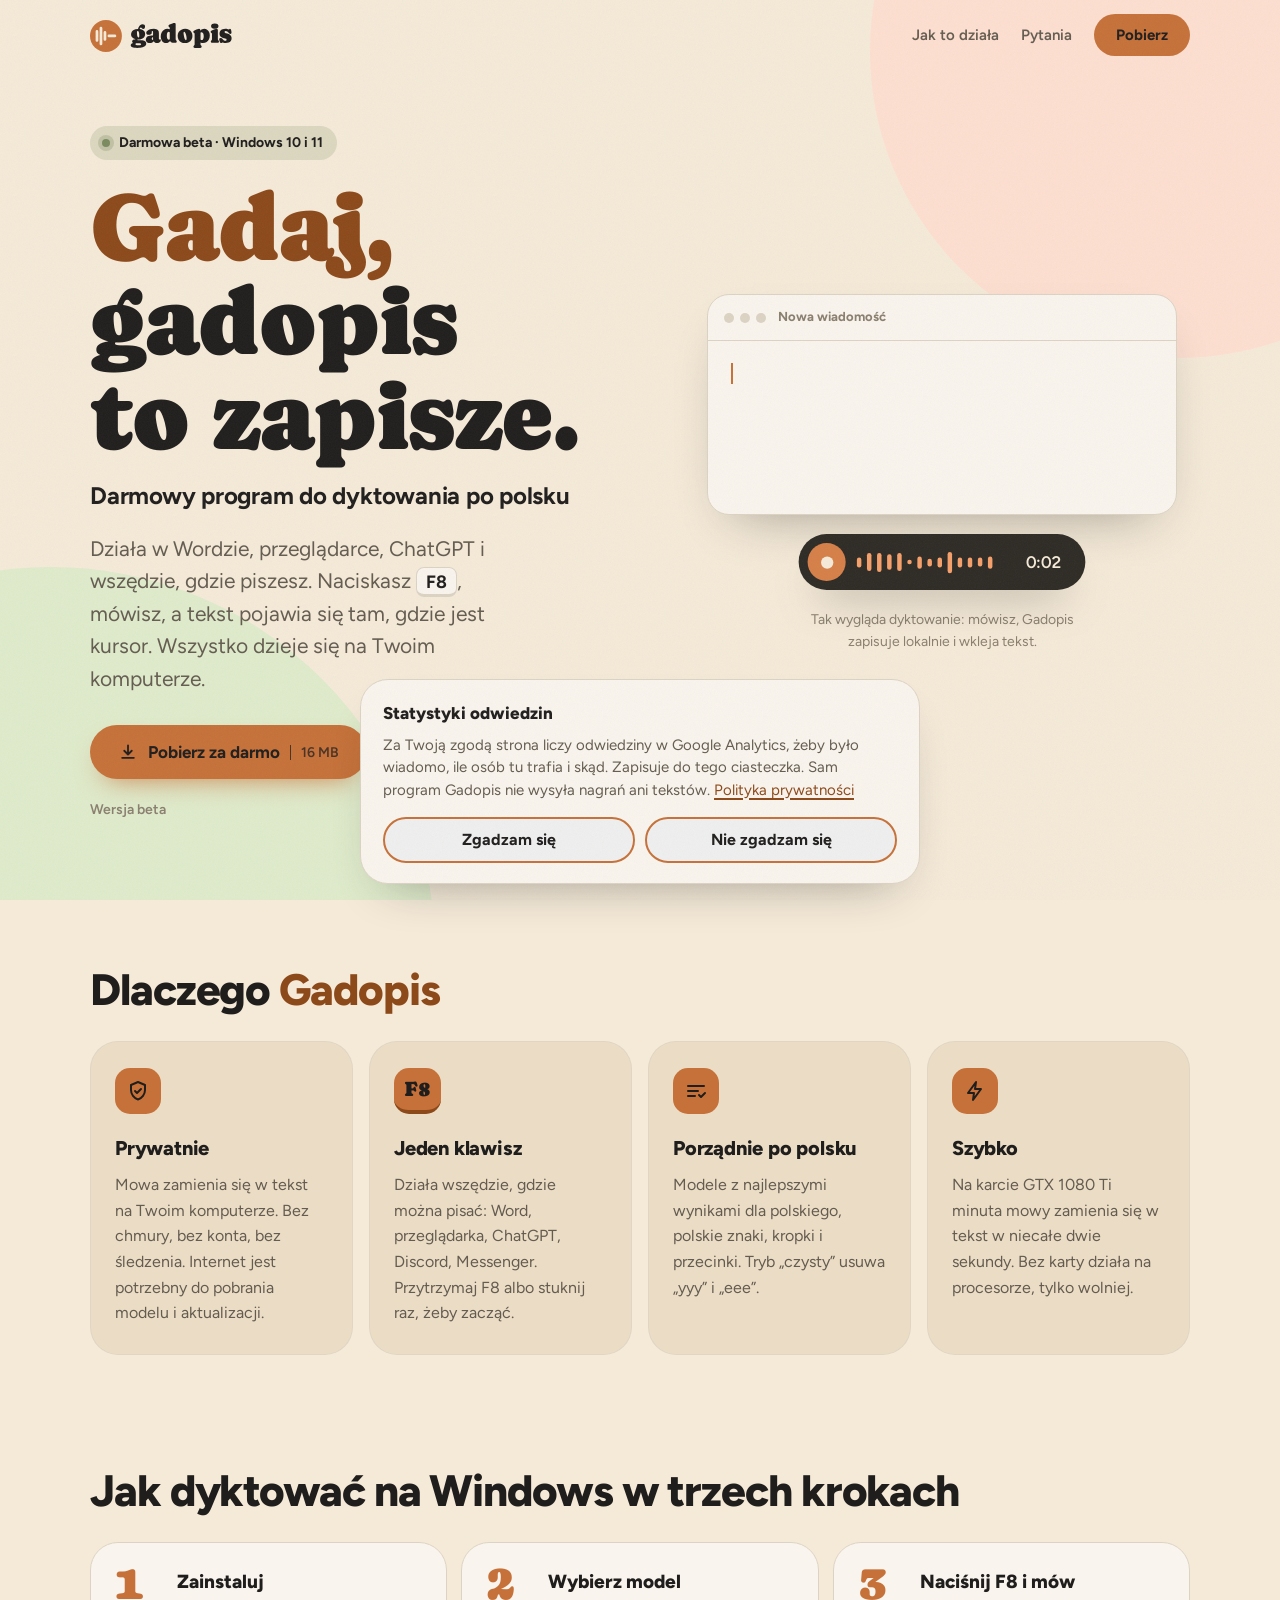
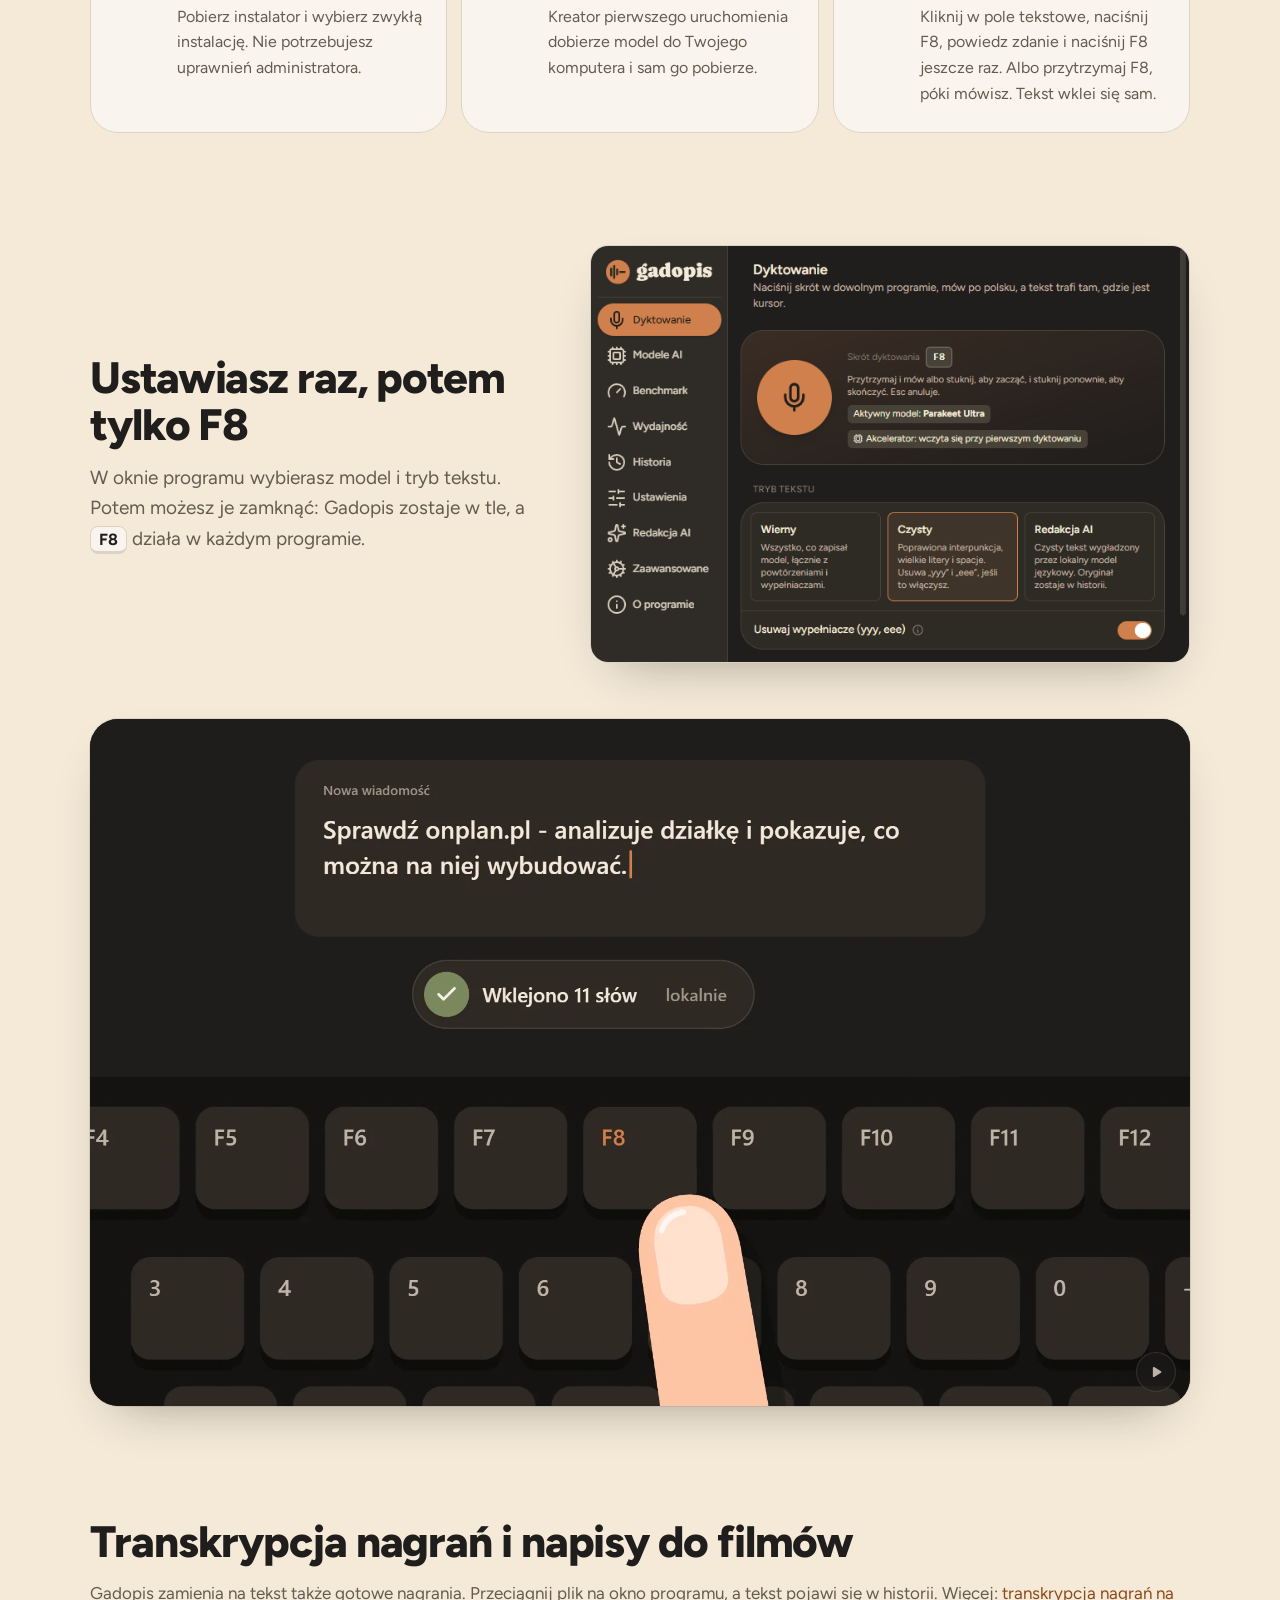
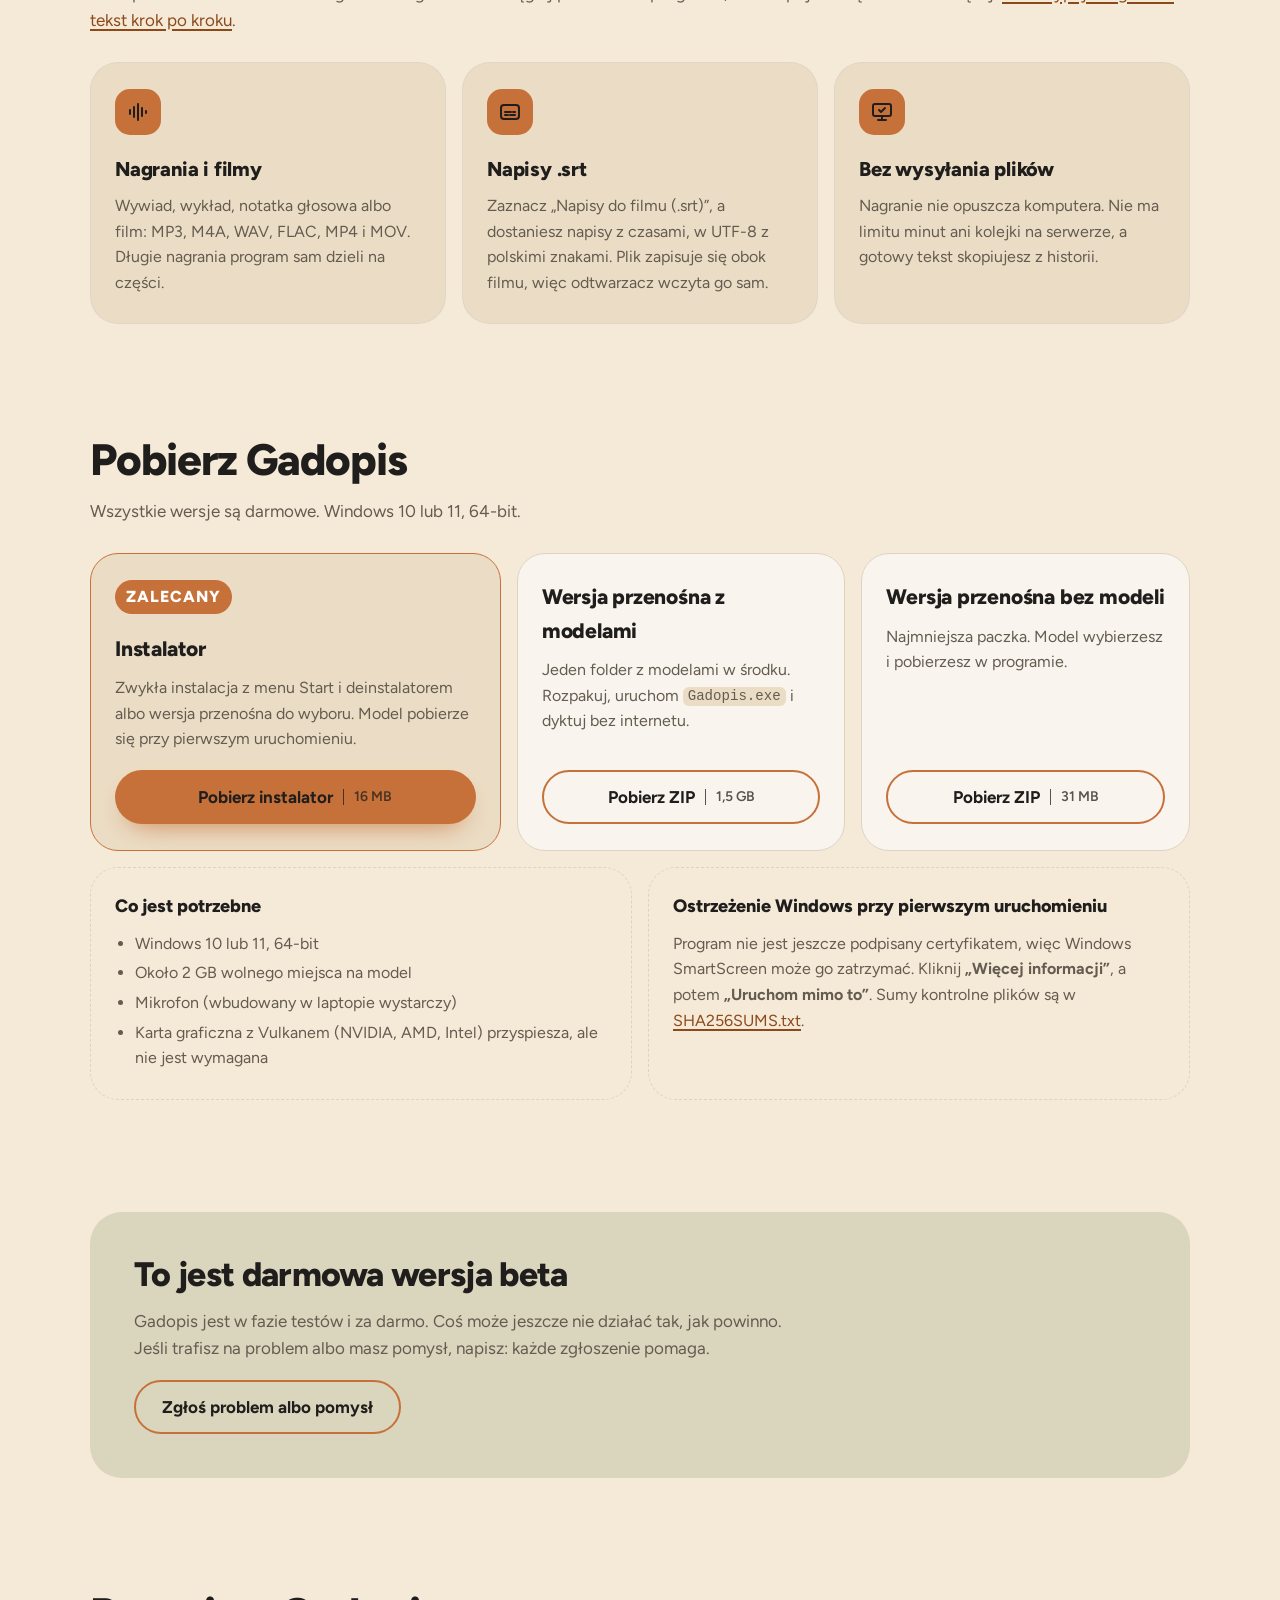
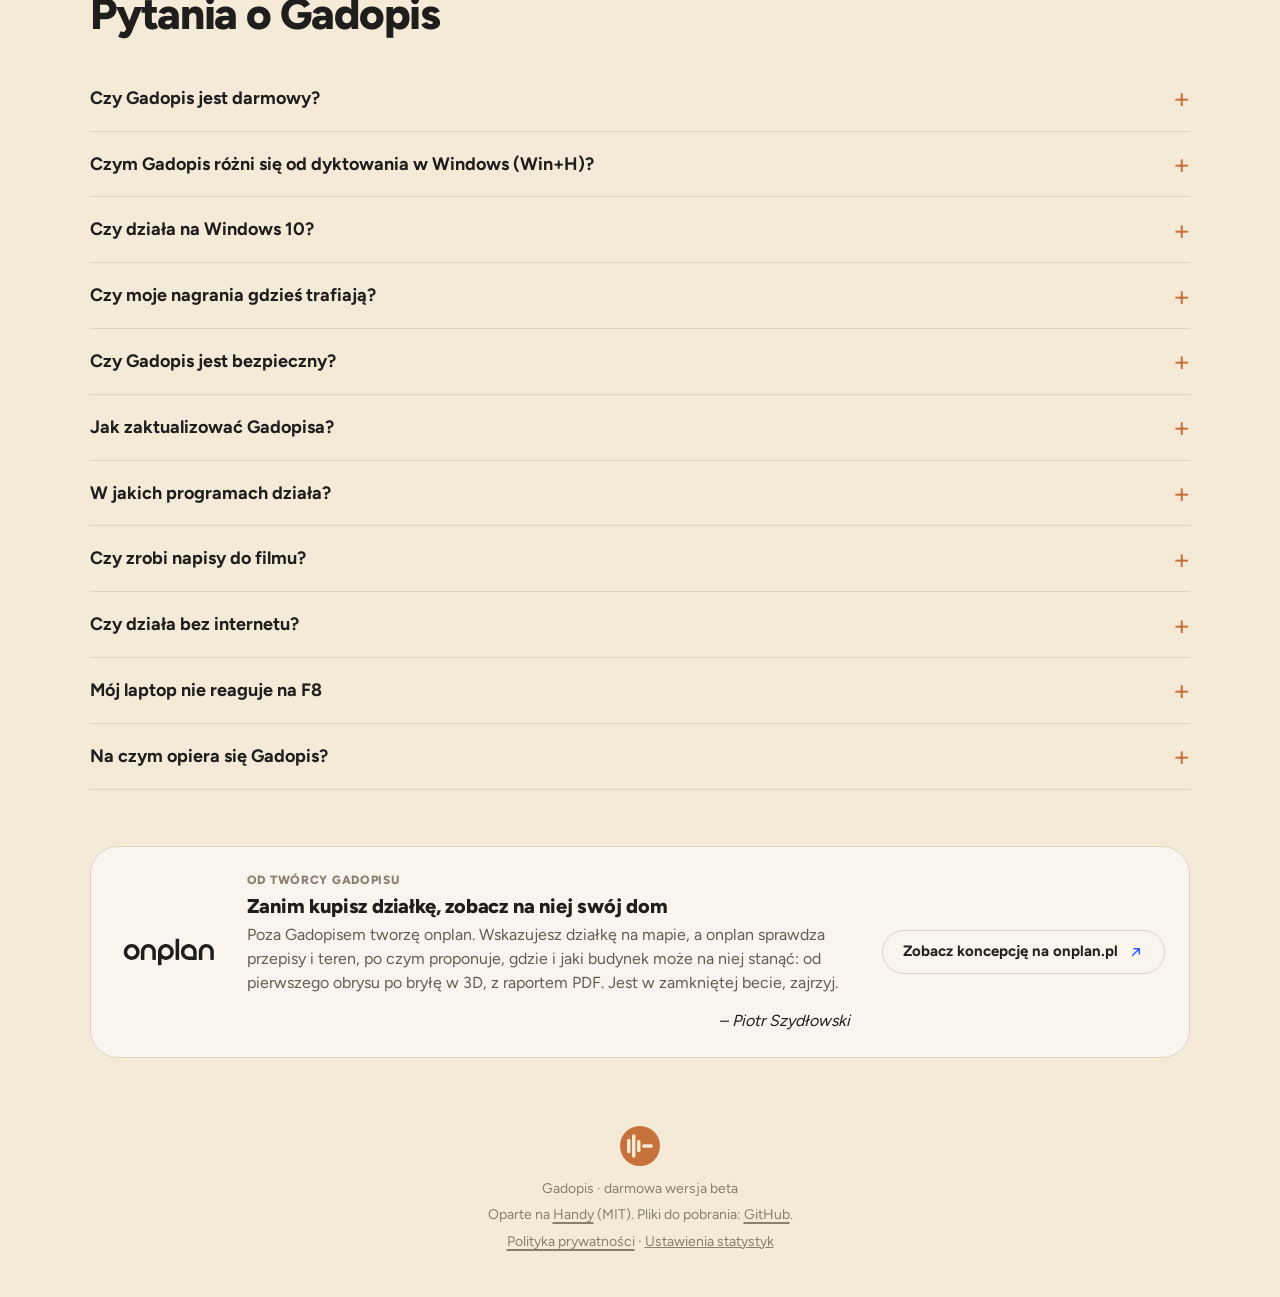
==== commit d5c64559: "feat: add a guide to transcribing recordings to text People search for a free way to turn an MP3, a " ====
--- a/site/index.html
+++ b/site/index.html
@@ -361,7 +361,10 @@
         </h2>
         <p class="section-lead">
           Gadopis zamienia na tekst także gotowe nagrania. Przeciągnij plik na
-          okno programu, a tekst pojawi się w historii.
+          okno programu, a tekst pojawi się w historii. Więcej:
+          <a href="/transkrypcja-nagran"
+            >transkrypcja nagrań na tekst krok po kroku</a
+          >.
         </p>
         <div class="feature-grid feature-grid-3">
           <article class="feature">
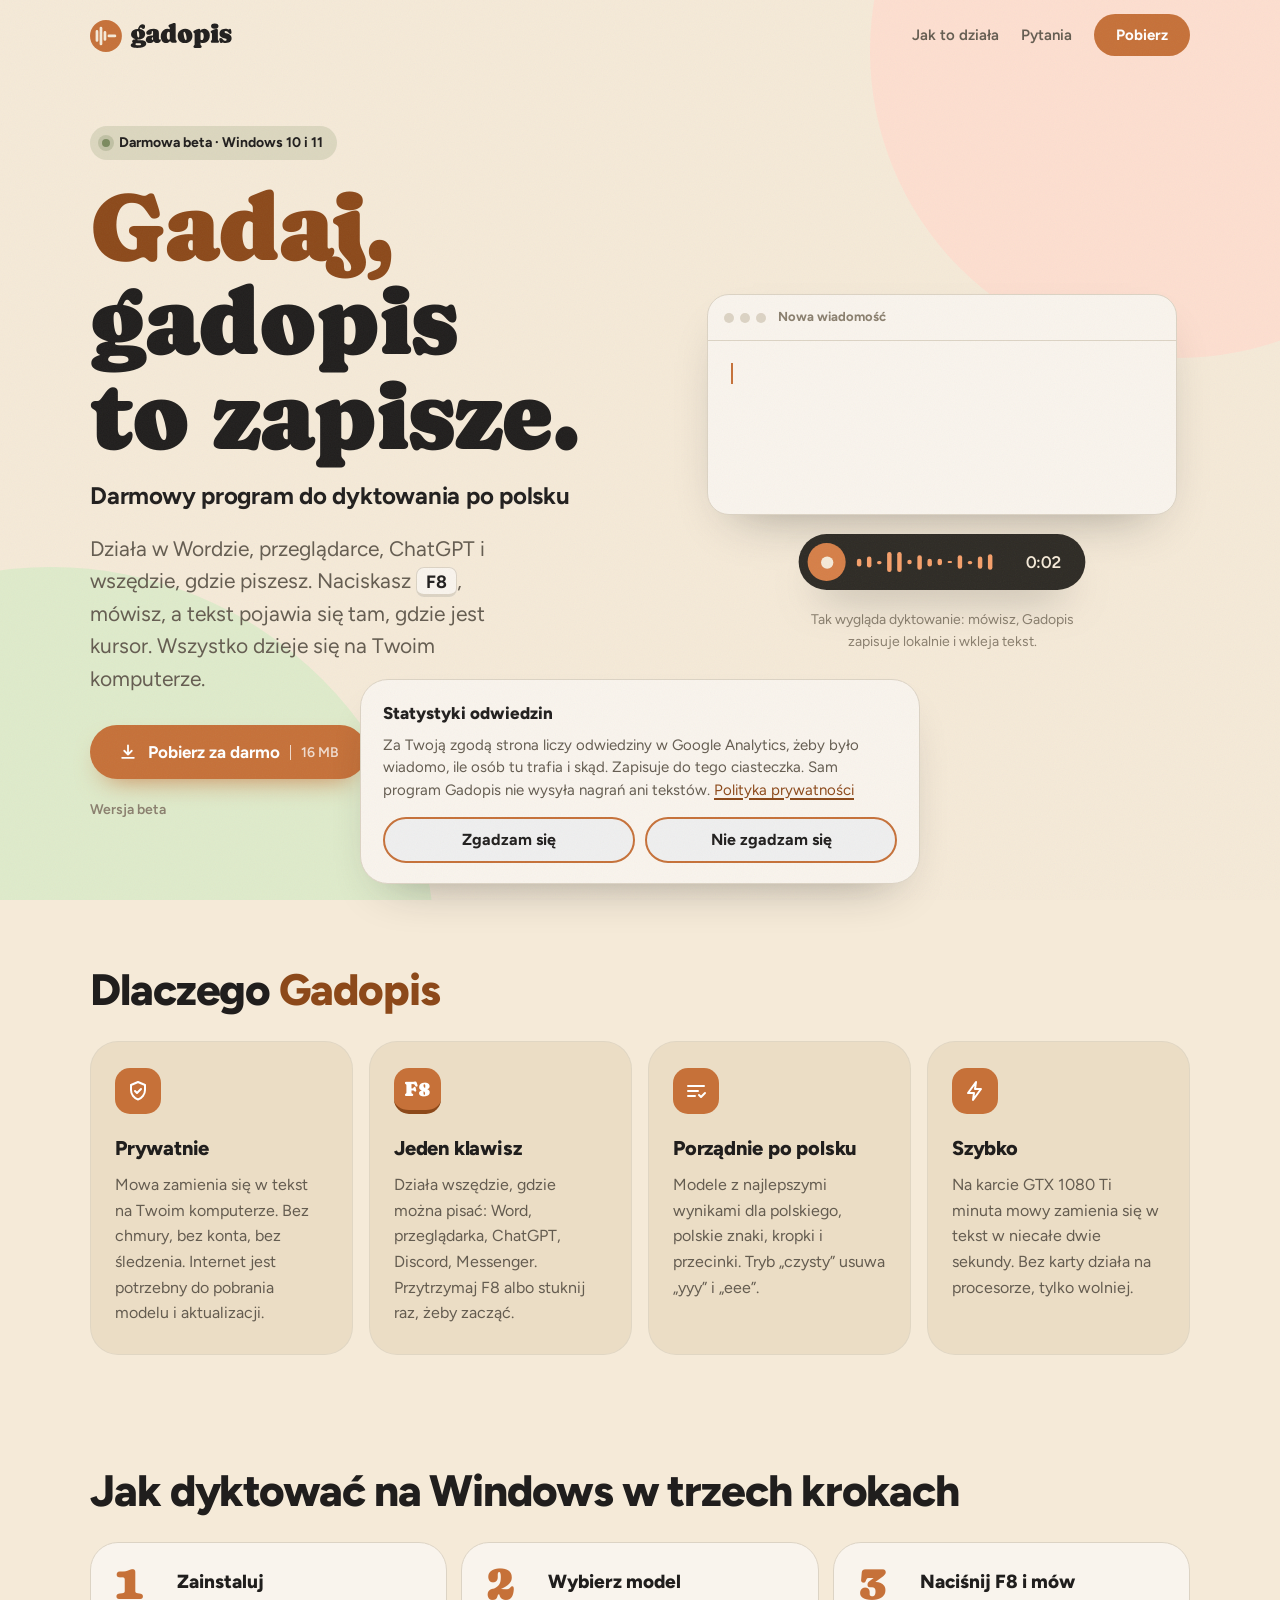
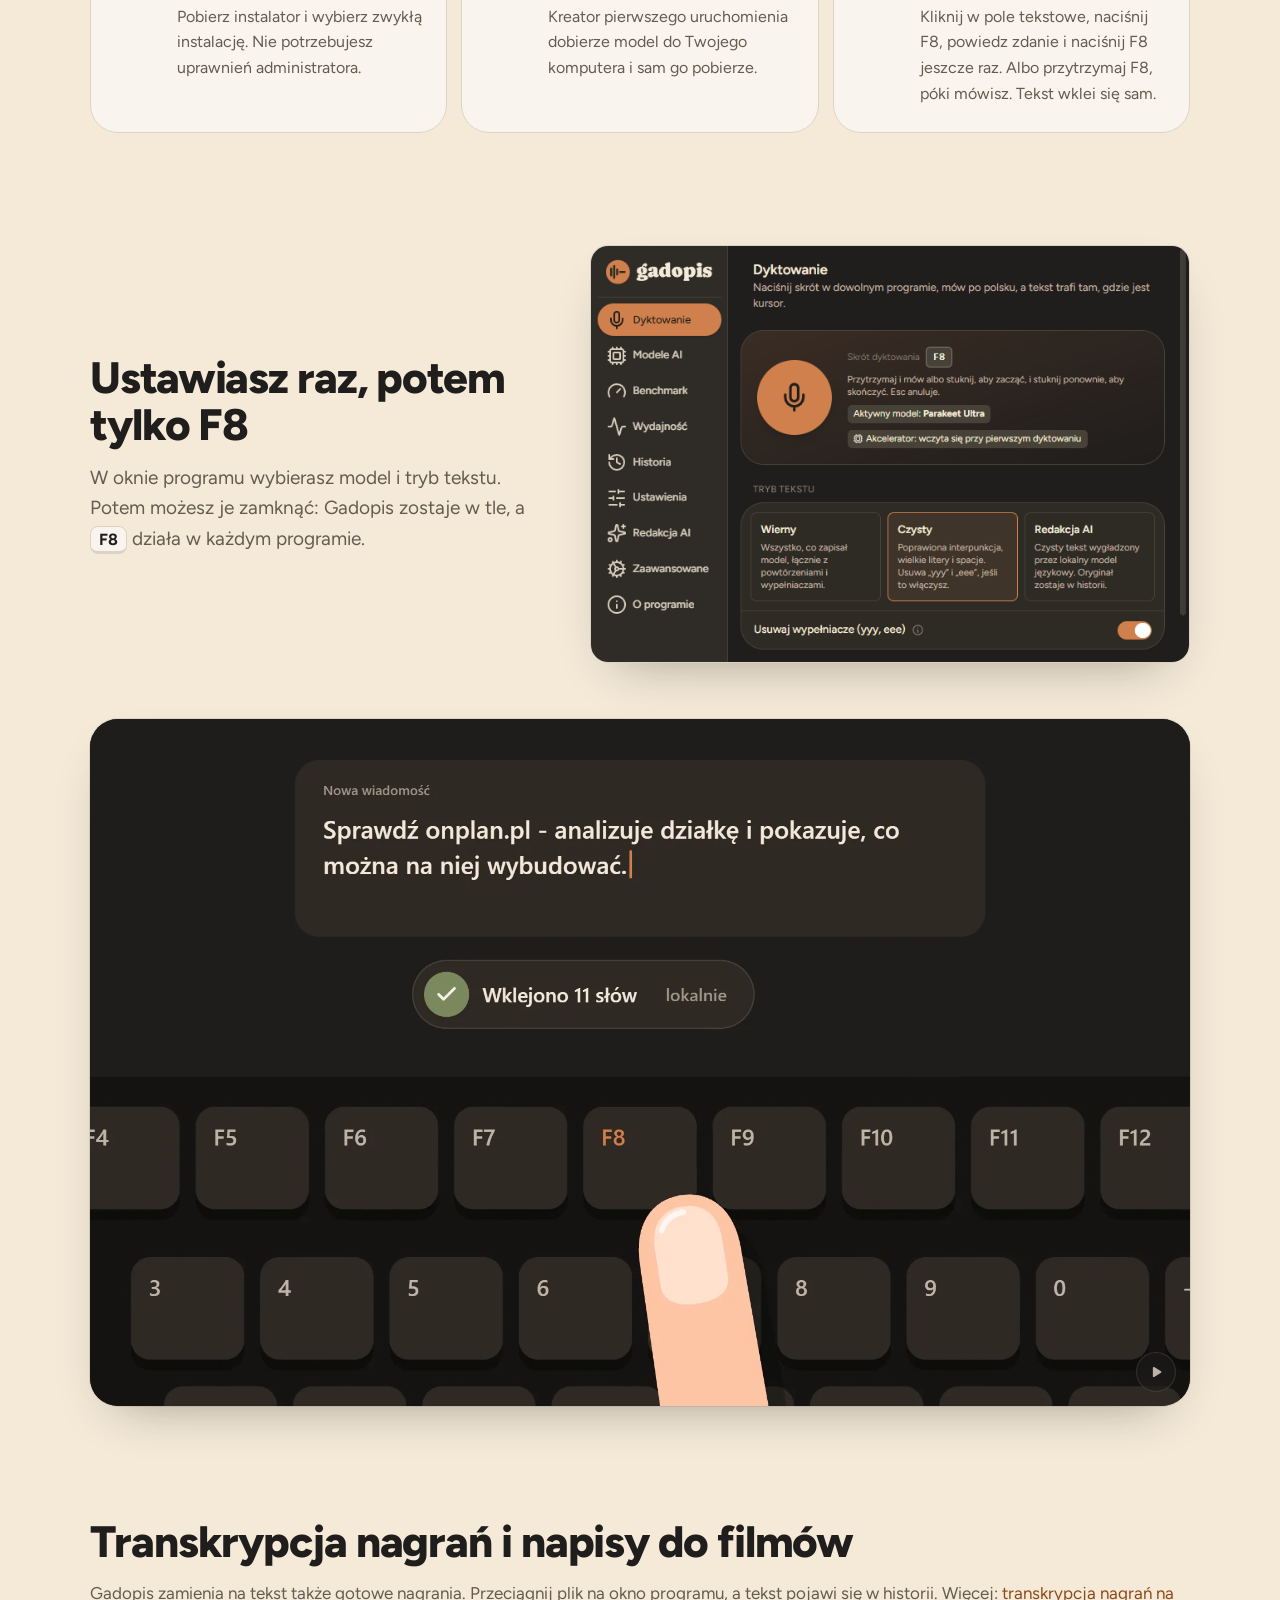
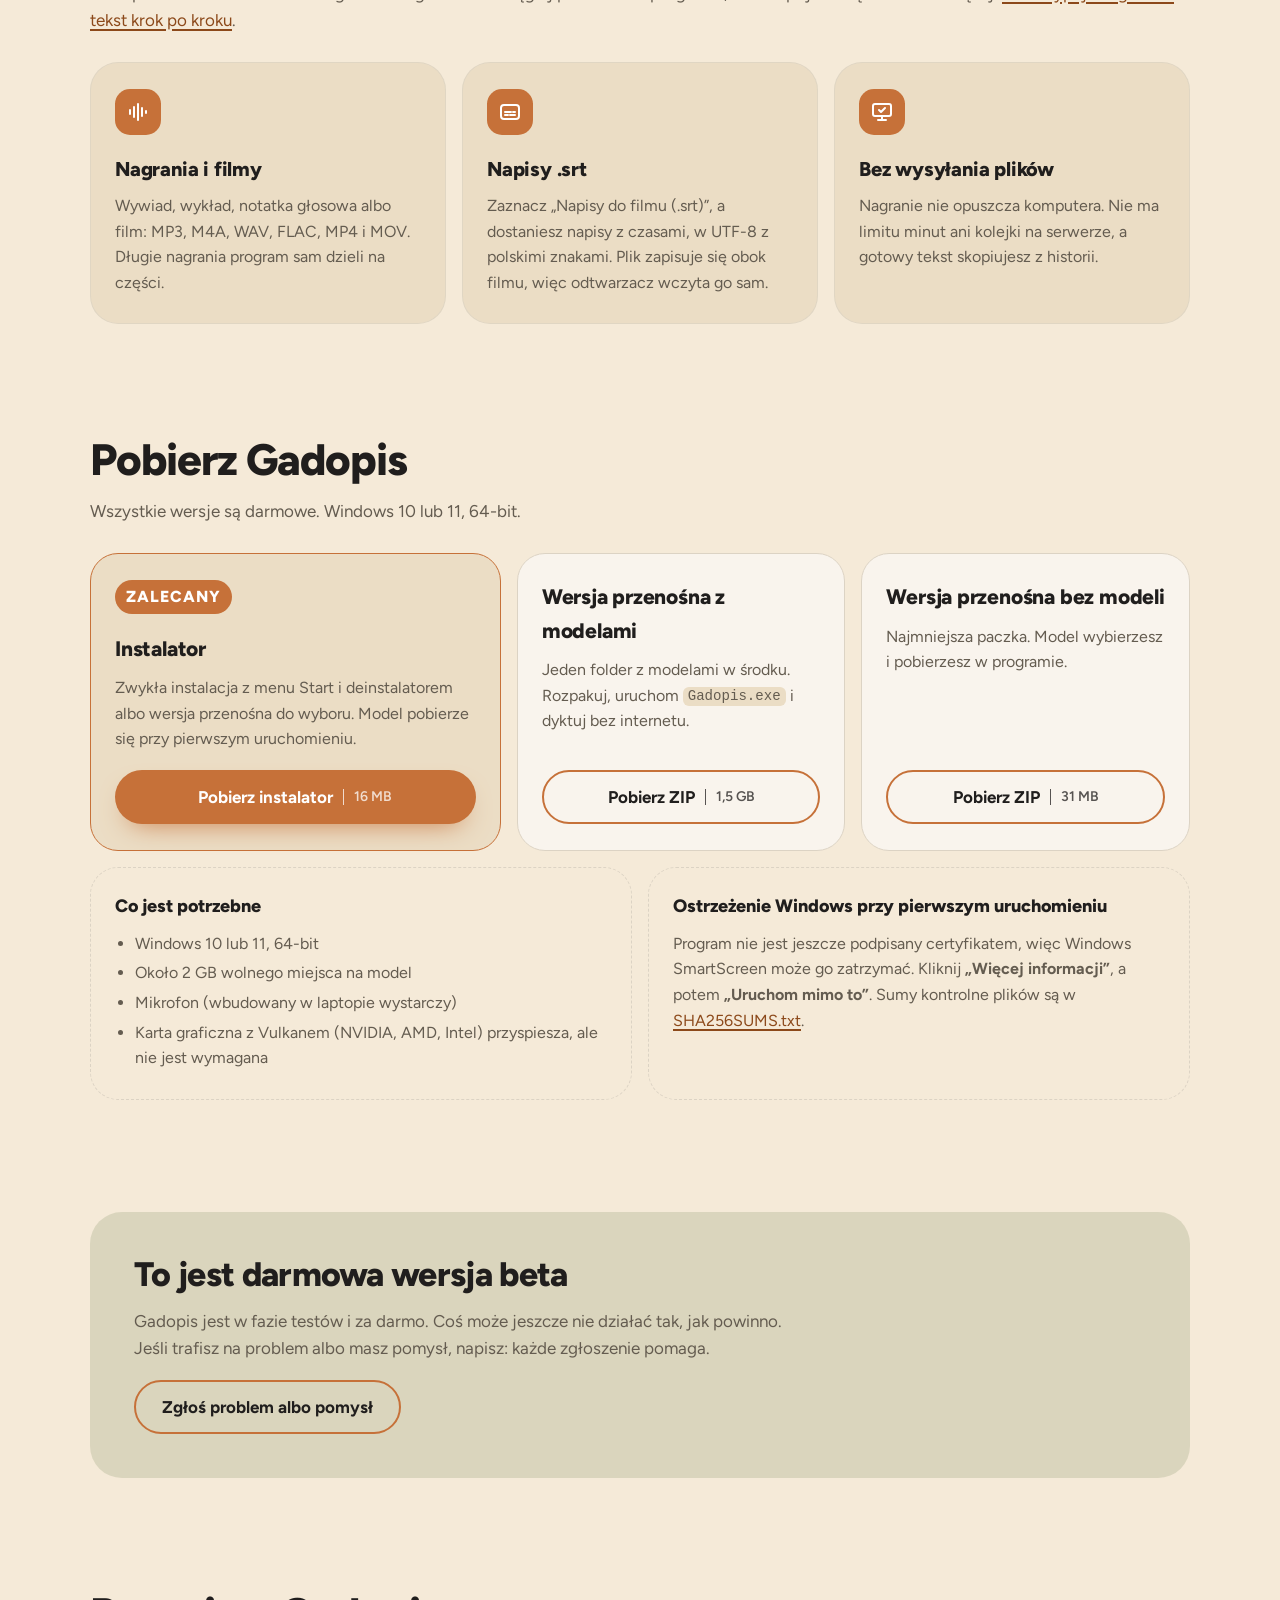
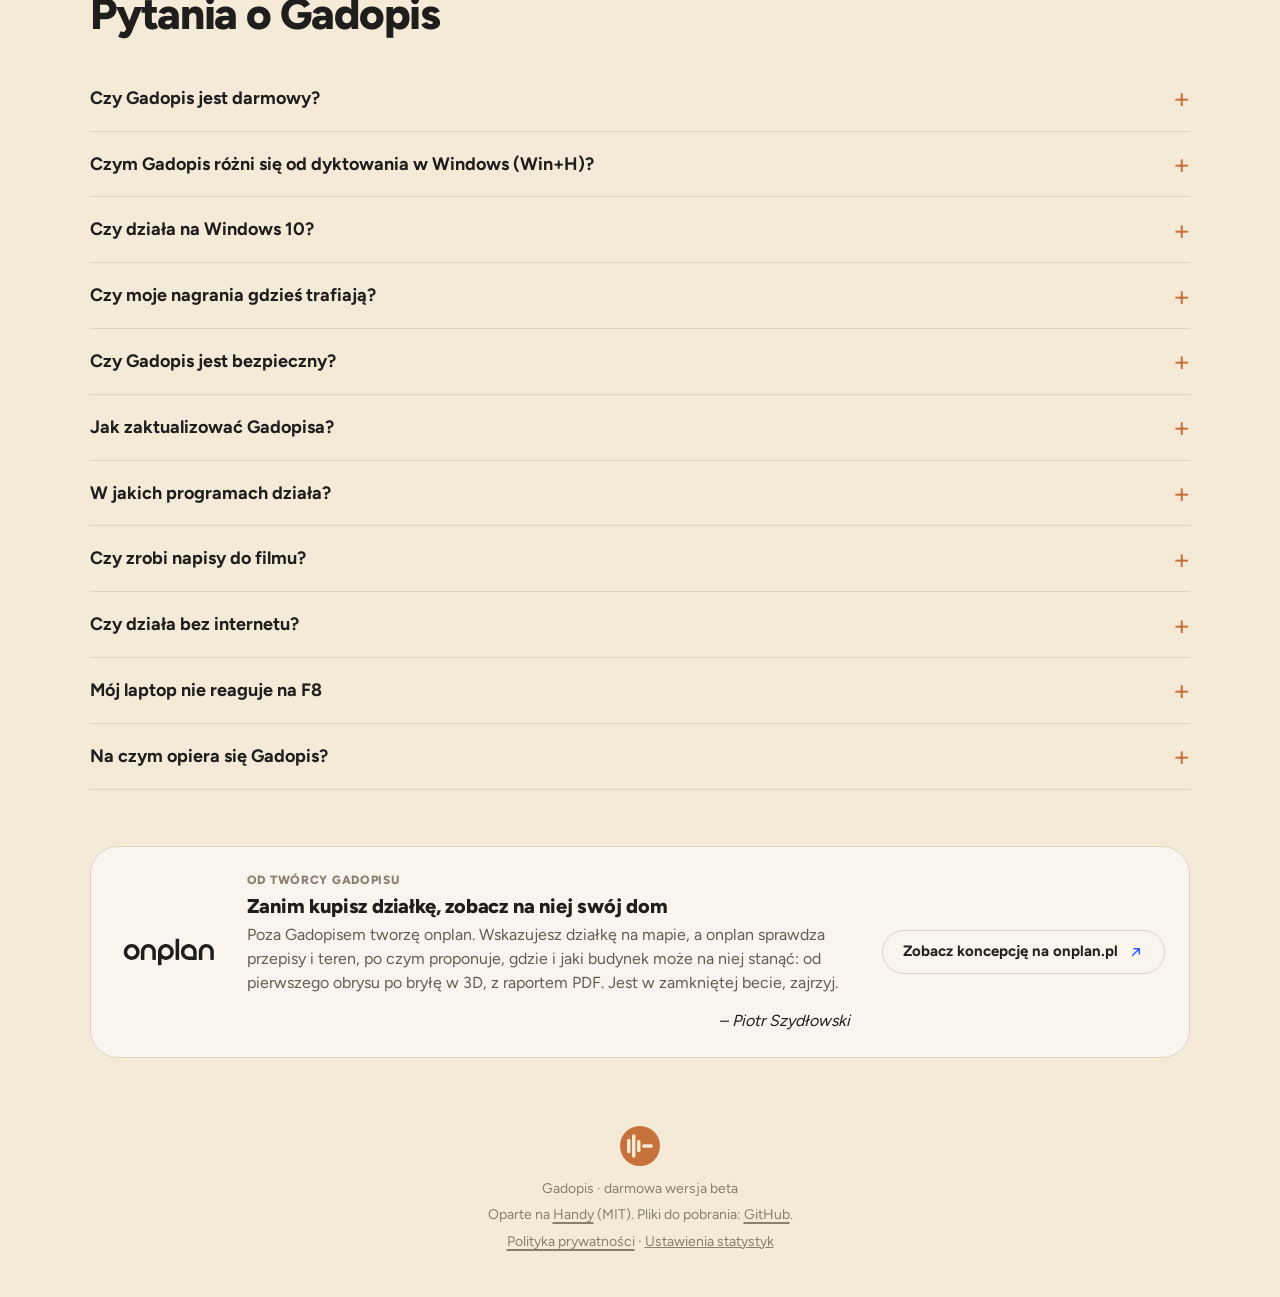
==== commit db0dcbc5: "feat: add a guide to dictating in Word in Polish Word's Dictate needs Microsoft 365 and a connection" ====
--- a/site/index.html
+++ b/site/index.html
@@ -572,7 +572,9 @@
             Wszędzie, gdzie można wpisać tekst: Word, przeglądarka, ChatGPT,
             Discord, Messenger, Teams, VS Code. Wyjątek to okna uruchomione jako
             administrator: tam Windows nie pozwala wkleić tekstu, ale znajdziesz
-            go w historii programu.
+            go w historii programu. W Wordzie działa w każdej wersji, także 2016
+            i 2019:
+            <a href="/dyktowanie-w-wordzie">dyktowanie w Wordzie po polsku</a>.
           </p>
         </details>
         <details>
--- a/site/styles.css
+++ b/site/styles.css
@@ -36,7 +36,9 @@
   --clay-hover: #b2622d;
   --clay-press: #8c491a;
   --clay-text: #8c491a;
-  --on-clay: #201e1d;
+  /* White on clay: APCA rates it Lc 66, dark text only 38. WCAG 2's ratio
+     says the reverse, but it misjudges mid-tone oranges like this one. */
+  --on-clay: #fff;
   --sage: #7a8a5e;
   --logo-bars: #f5ead8;
   --blob-peach: #fddfd0;
@@ -61,7 +63,8 @@
     --text-3: #9b917f;
     --onplan: #7d93ff;
     --clay: #d67f48;
-    --clay-hover: #f6a06b;
+    /* Hover darkens, as in light mode, so the white text keeps its contrast. */
+    --clay-hover: #c67139;
     --clay-press: #b2622d;
     --clay-text: #f6a06b;
     --sage: #aebf92;
@@ -1013,8 +1016,7 @@
   padding: 4px 11px;
   border-radius: 999px;
   background: var(--clay);
-  /* White, not the dark on-clay: it reads clearly better on clay. */
-  color: #fff;
+  color: var(--on-clay);
   font-weight: 800;
   letter-spacing: 0.06em;
   text-transform: uppercase;
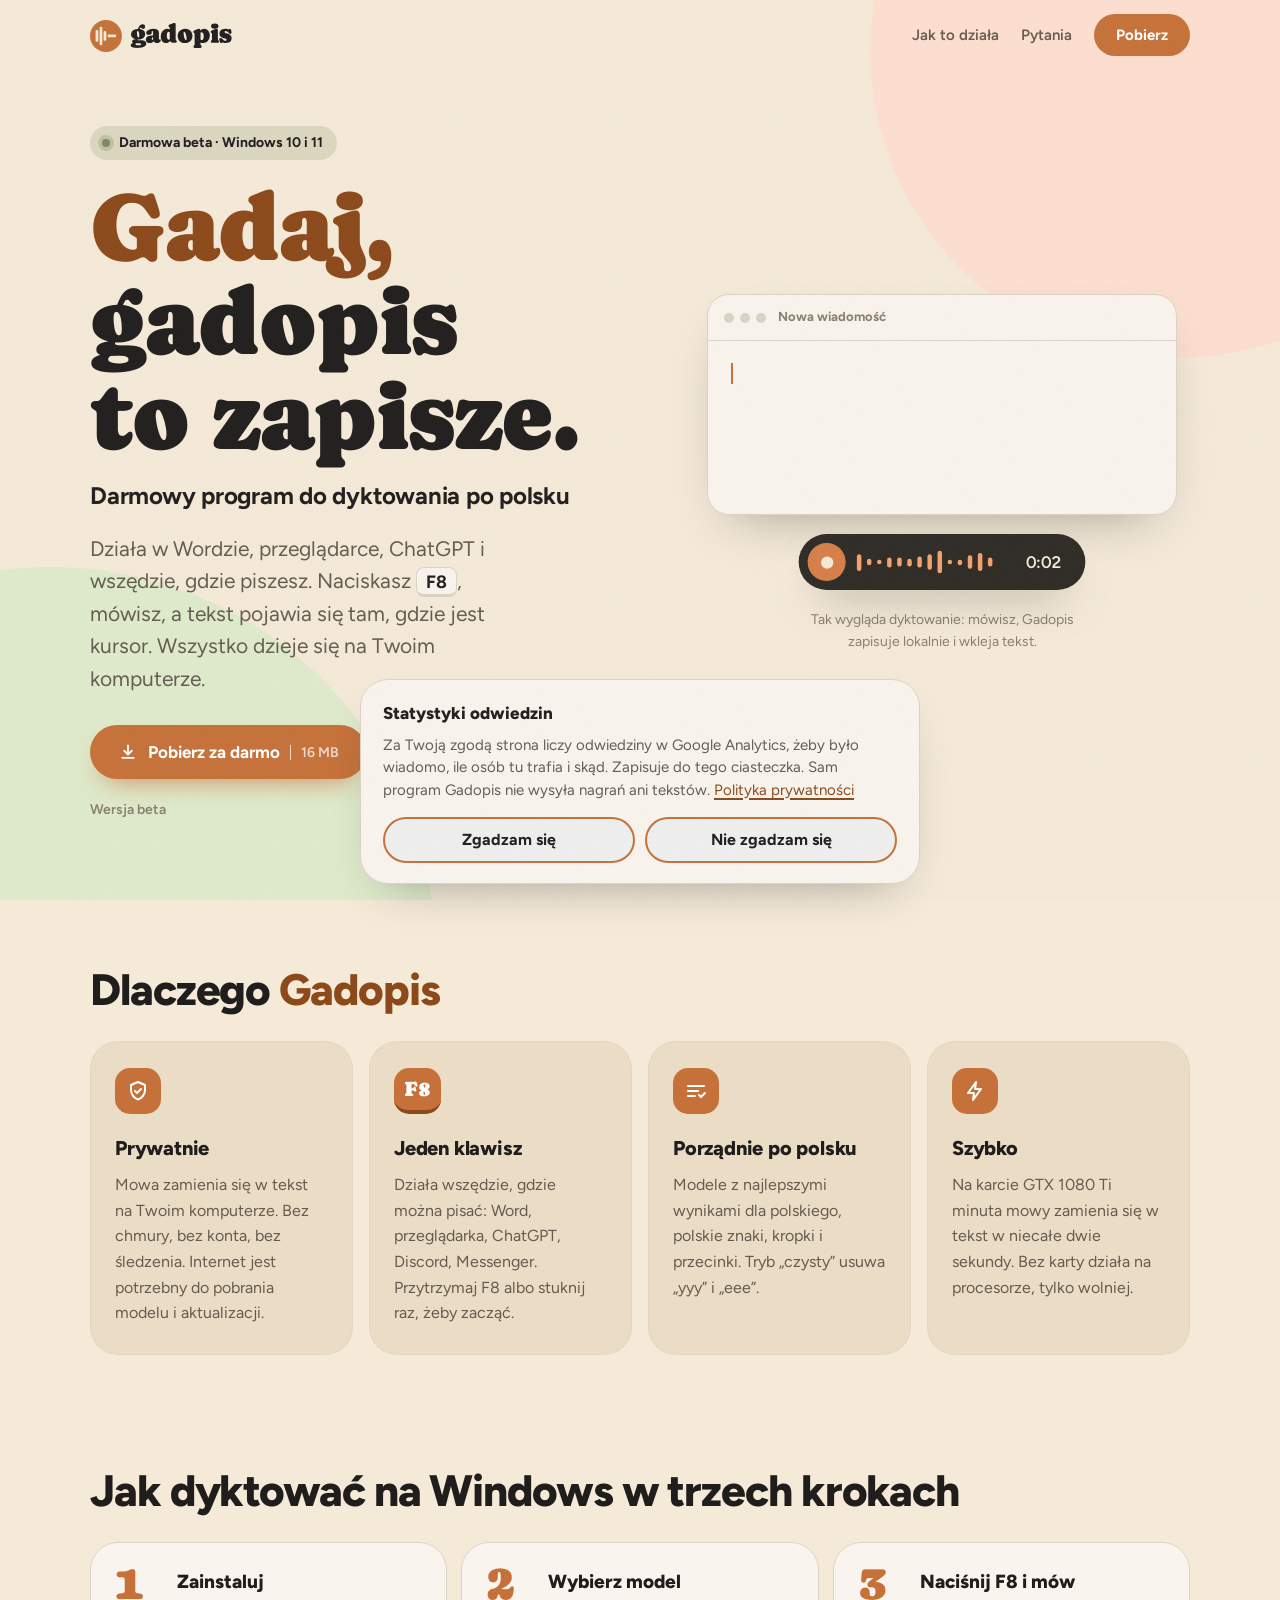
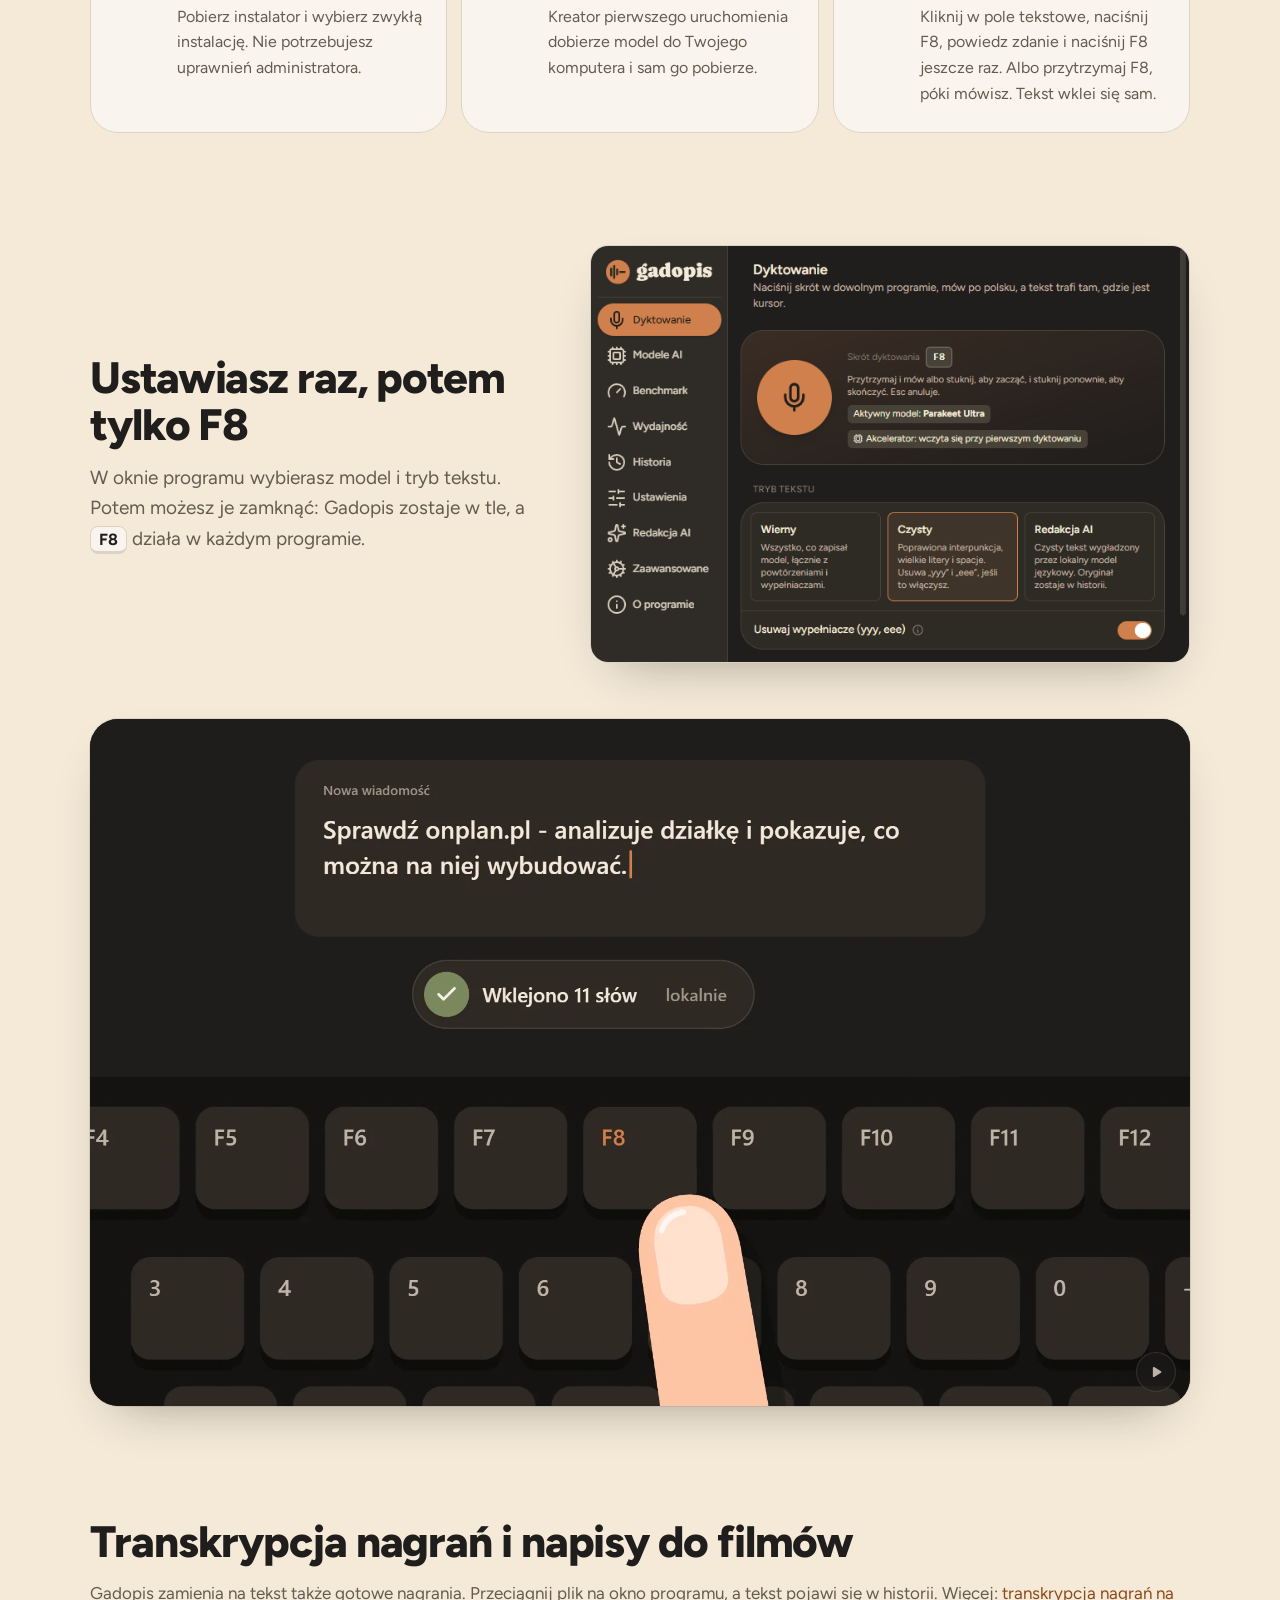
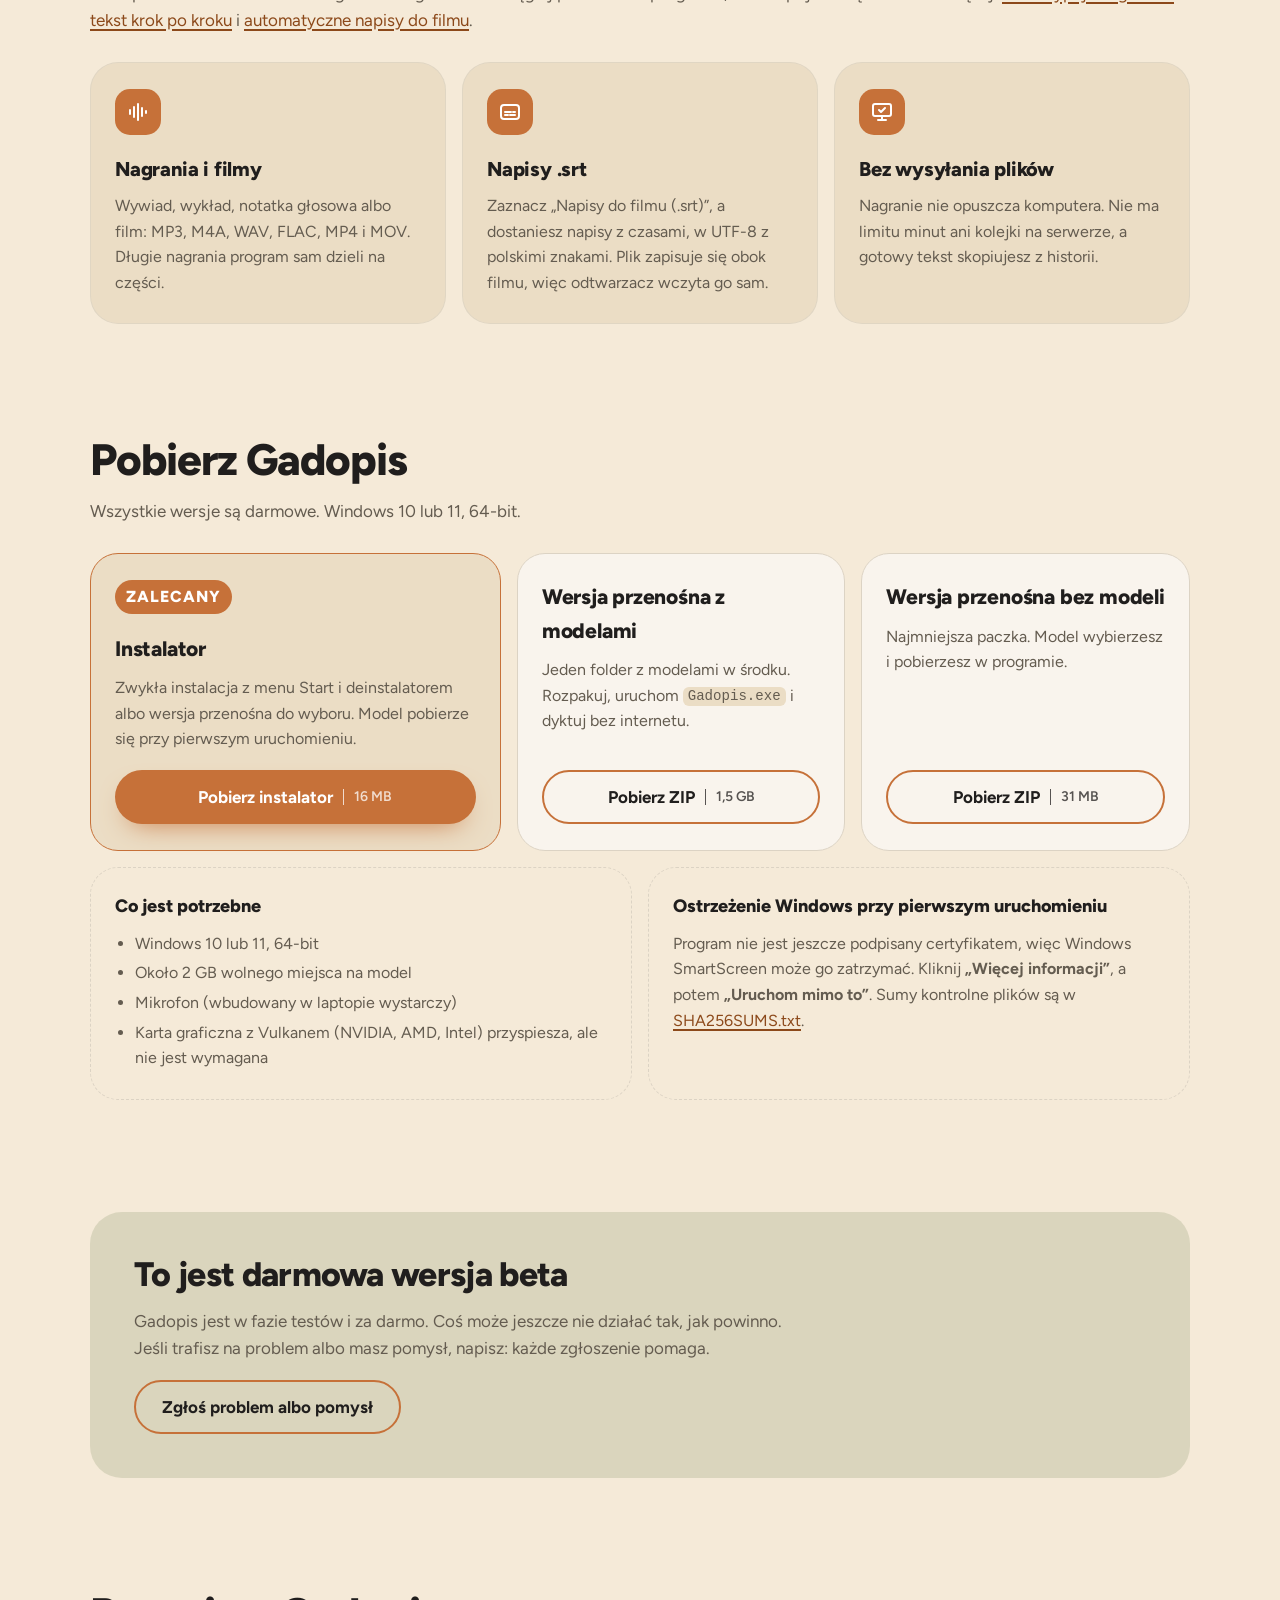
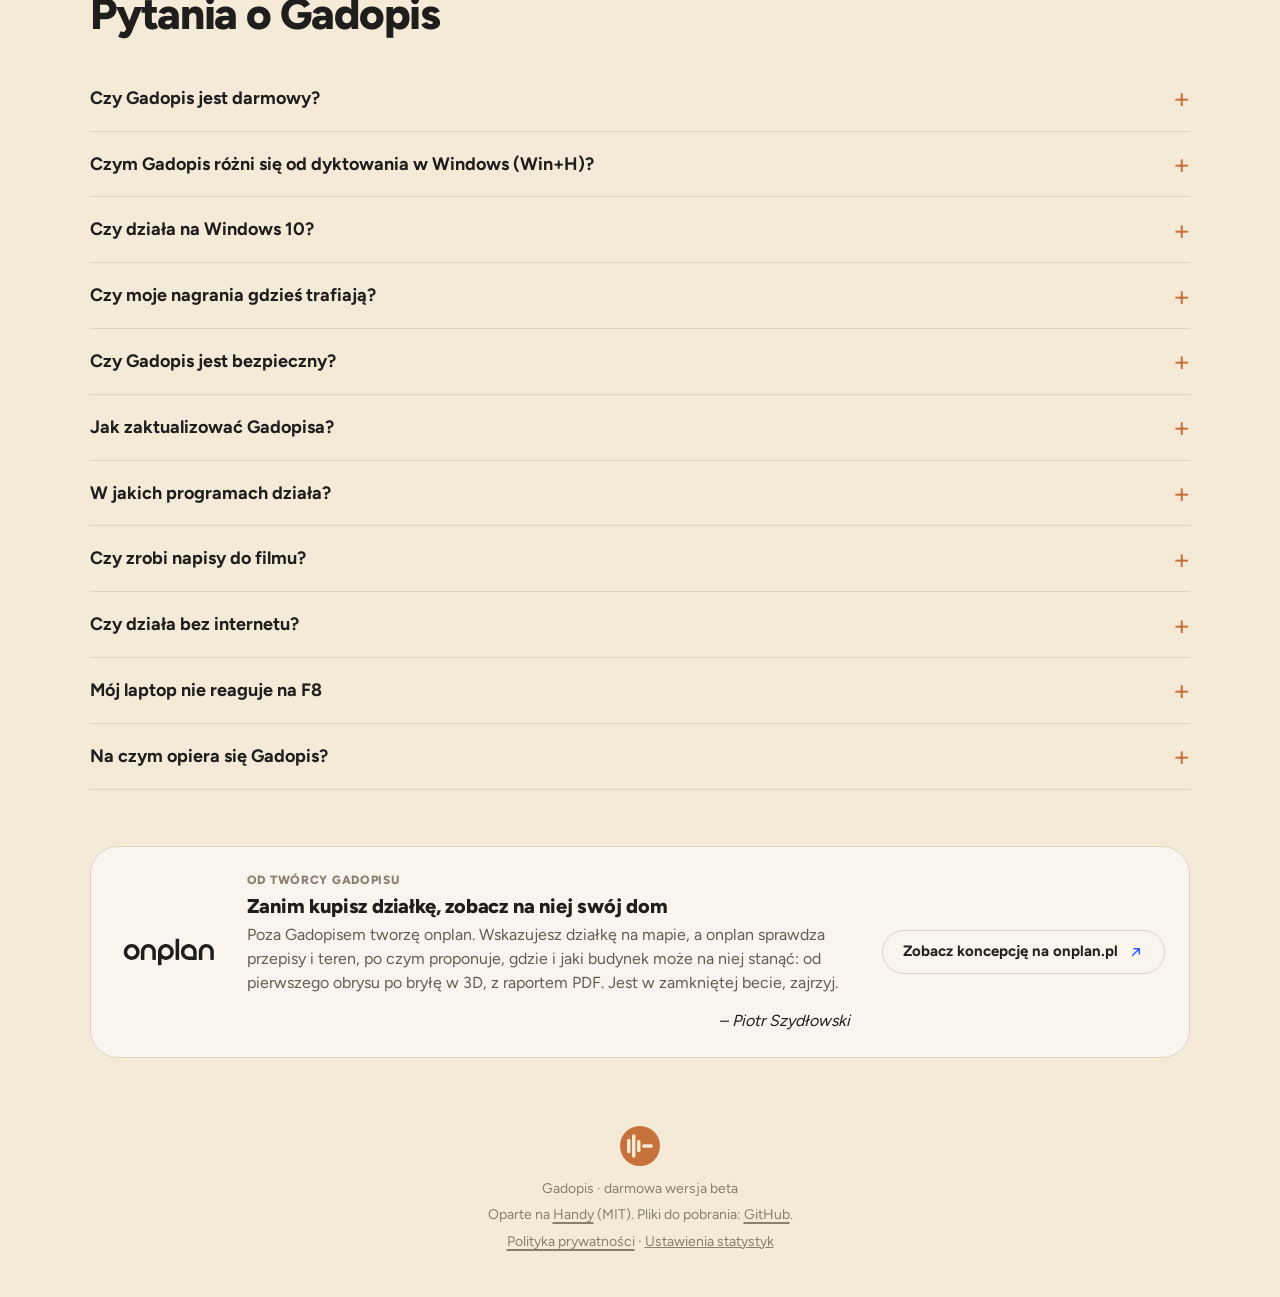
==== commit abb219e7: "feat: add a guide to automatic Polish subtitles for films People search for free automatic .srt subt" ====
--- a/site/index.html
+++ b/site/index.html
@@ -364,7 +364,8 @@
           okno programu, a tekst pojawi się w historii. Więcej:
           <a href="/transkrypcja-nagran"
             >transkrypcja nagrań na tekst krok po kroku</a
-          >.
+          >
+          i <a href="/napisy-do-filmu">automatyczne napisy do filmu</a>.
         </p>
         <div class="feature-grid feature-grid-3">
           <article class="feature">
--- a/site/styles.css
+++ b/site/styles.css
@@ -1508,6 +1508,21 @@
   font-size: 17px;
 }
 
+/* A file shown as it is, such as one subtitle. Scrolls inside its box. */
+.page pre {
+  overflow-x: auto;
+  margin: 14px 0;
+  padding: 14px 18px;
+  border: 1.5px solid var(--line);
+  border-radius: 16px;
+  background: var(--surface);
+  font:
+    15px/1.5 ui-monospace,
+    Consolas,
+    monospace;
+  color: var(--text);
+}
+
 .lost {
   display: grid;
   justify-items: center;
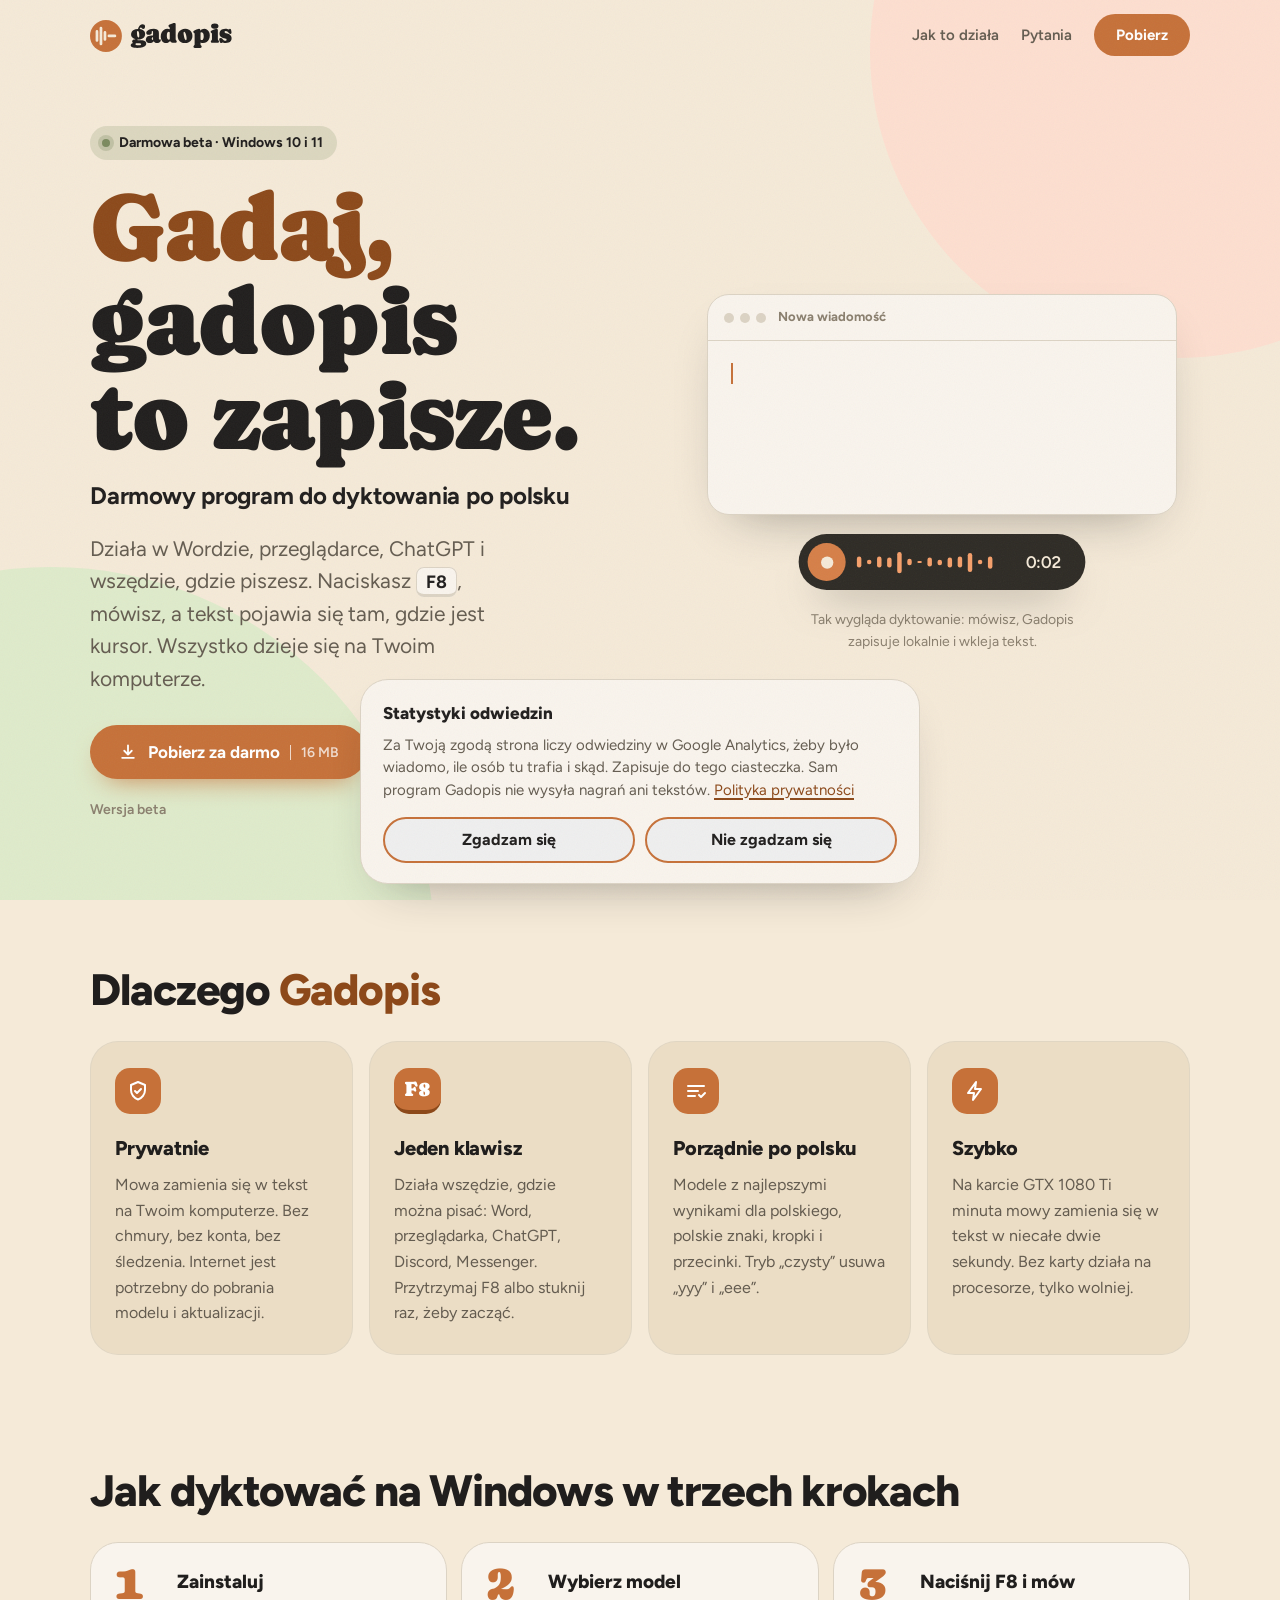
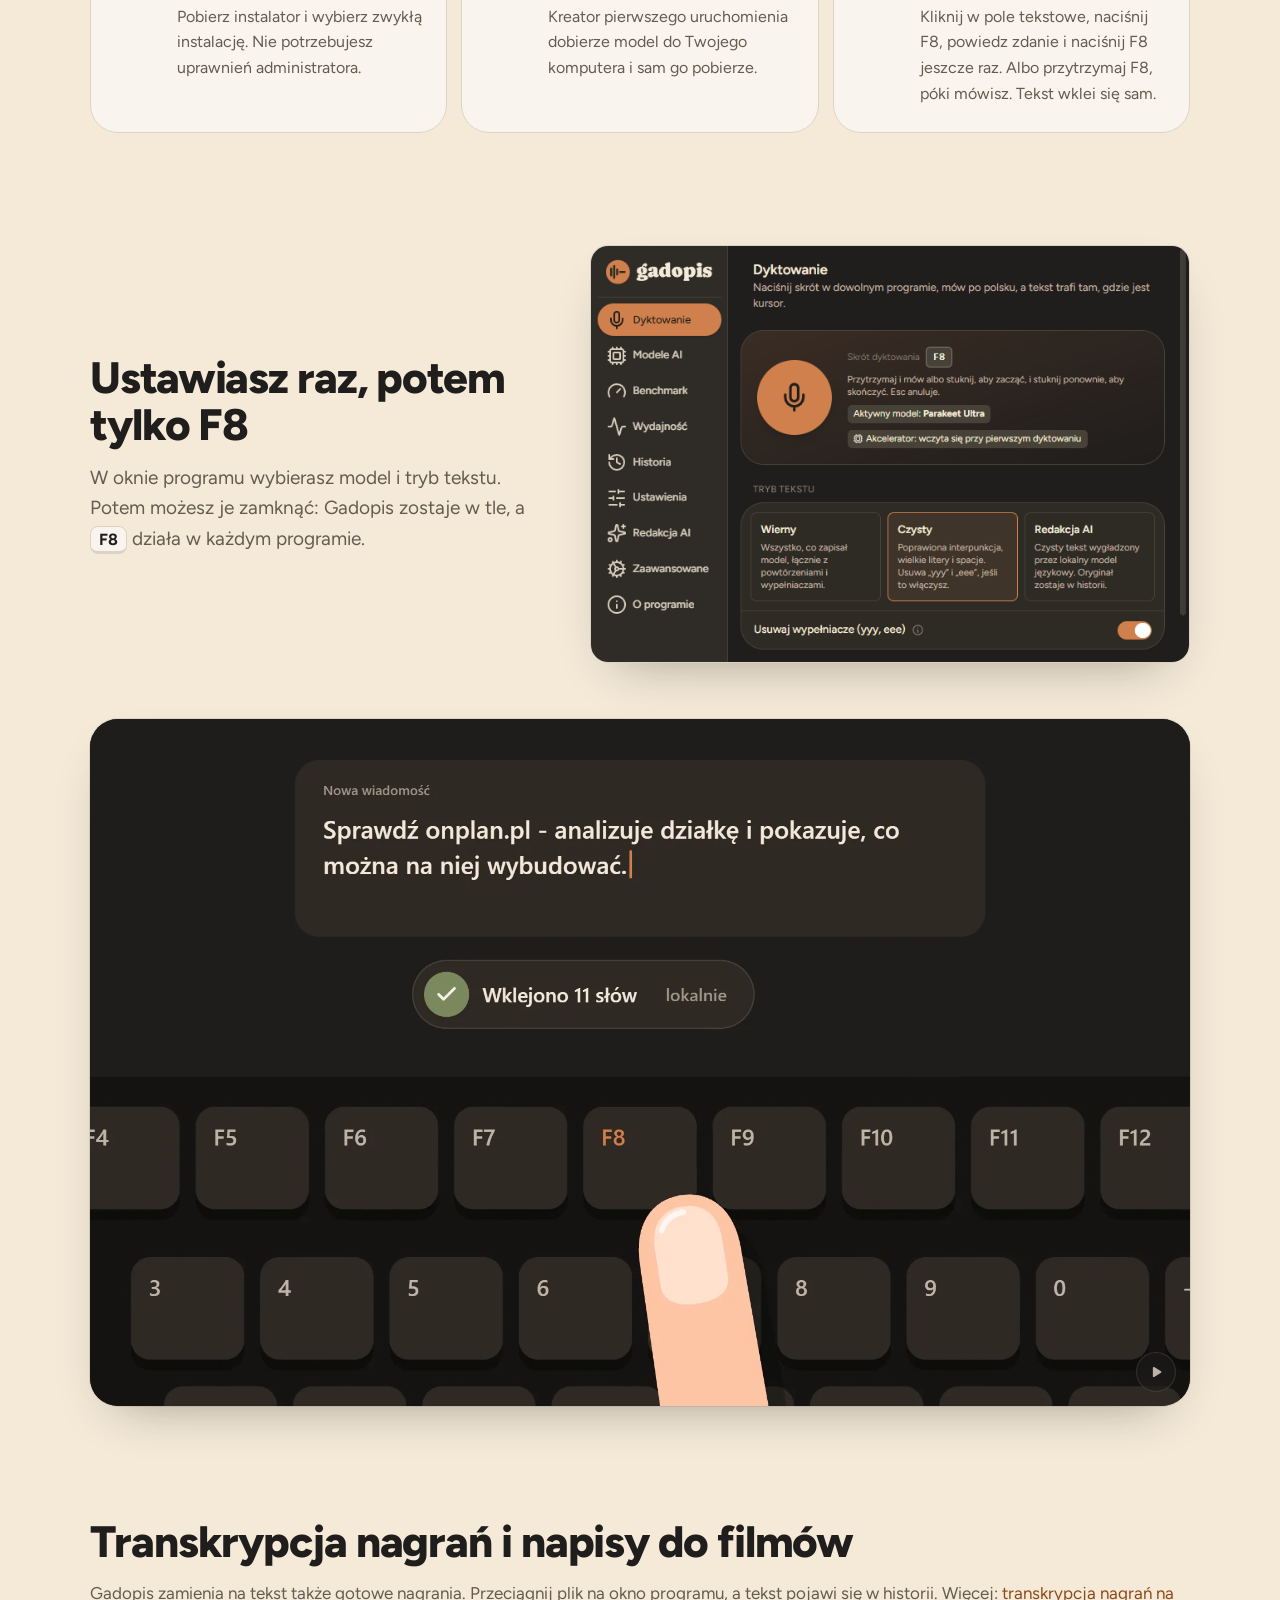
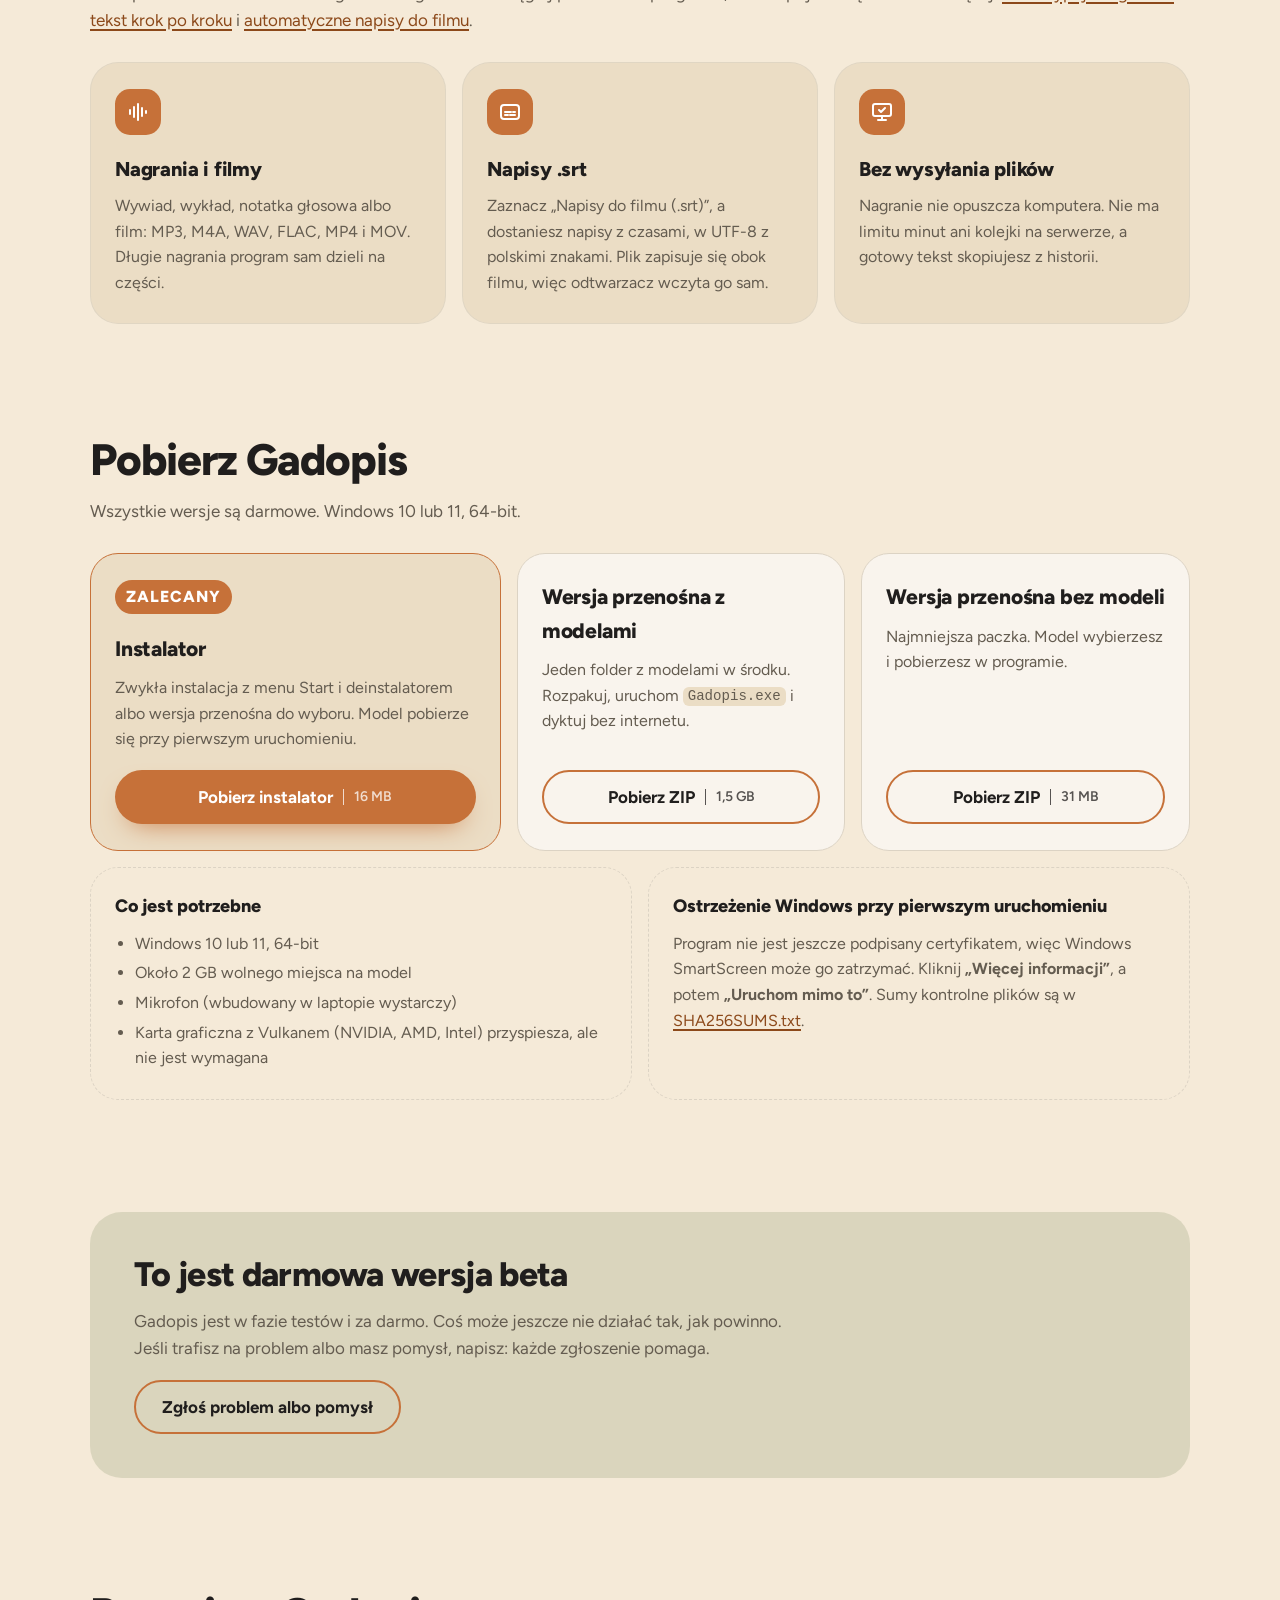
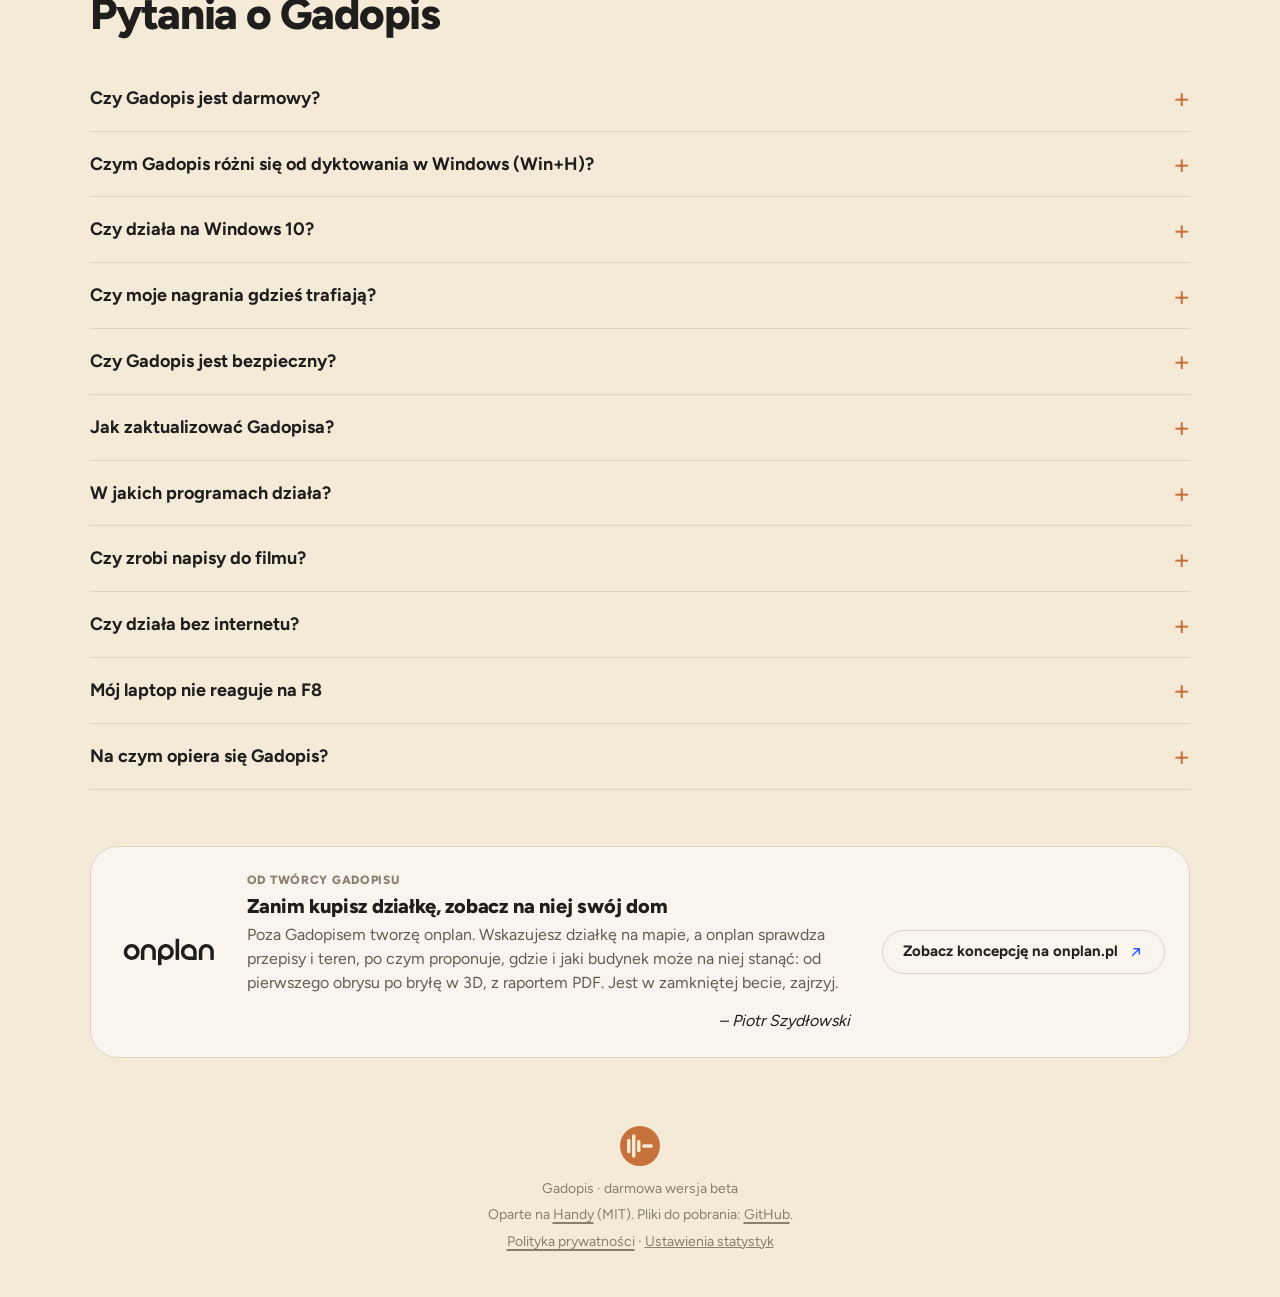
==== commit 2fe801ca: "feat: add an honest comparison of Polish dictation programs People choosing a dictation program want" ====
--- a/site/index.html
+++ b/site/index.html
@@ -525,7 +525,10 @@
             Dyktowanie w Windows 11 zna polski, ale działa tylko z internetem:
             mowa trafia do usług Microsoftu. Windows 10 nie dyktuje po polsku
             wcale. Gadopis rozpoznaje mowę na Twoim komputerze, także bez
-            internetu, w Windows 10 i 11.
+            internetu, w Windows 10 i 11. Porównanie z innymi programami:
+            <a href="/programy-do-dyktowania"
+              >programy do dyktowania po polsku</a
+            >.
           </p>
         </details>
         <details>
--- a/site/styles.css
+++ b/site/styles.css
@@ -1405,6 +1405,13 @@
   font-size: 21px;
 }
 
+/* One entry in a longer section, such as one program in a comparison. */
+.page h3 {
+  margin: 24px 0 6px;
+  font-size: 18px;
+  font-weight: 800;
+}
+
 .page p,
 .page li {
   font-size: 17px;
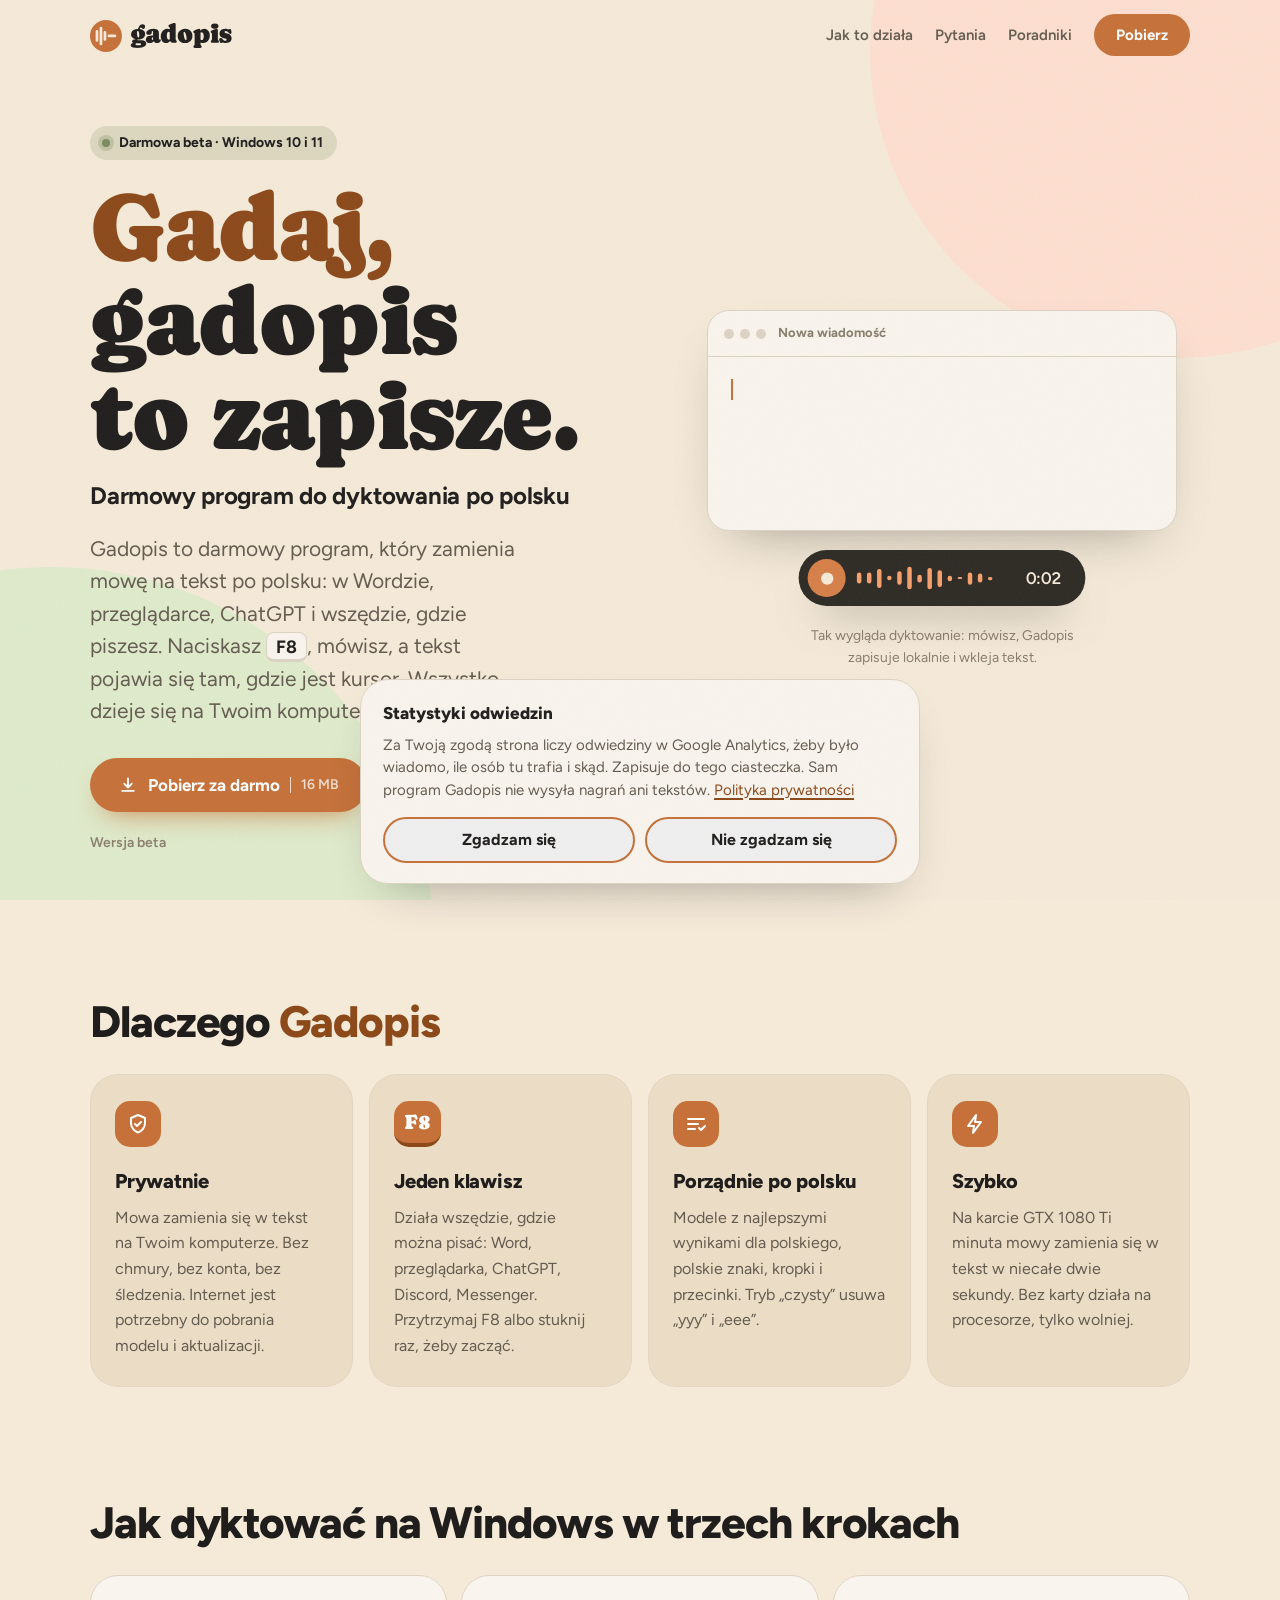
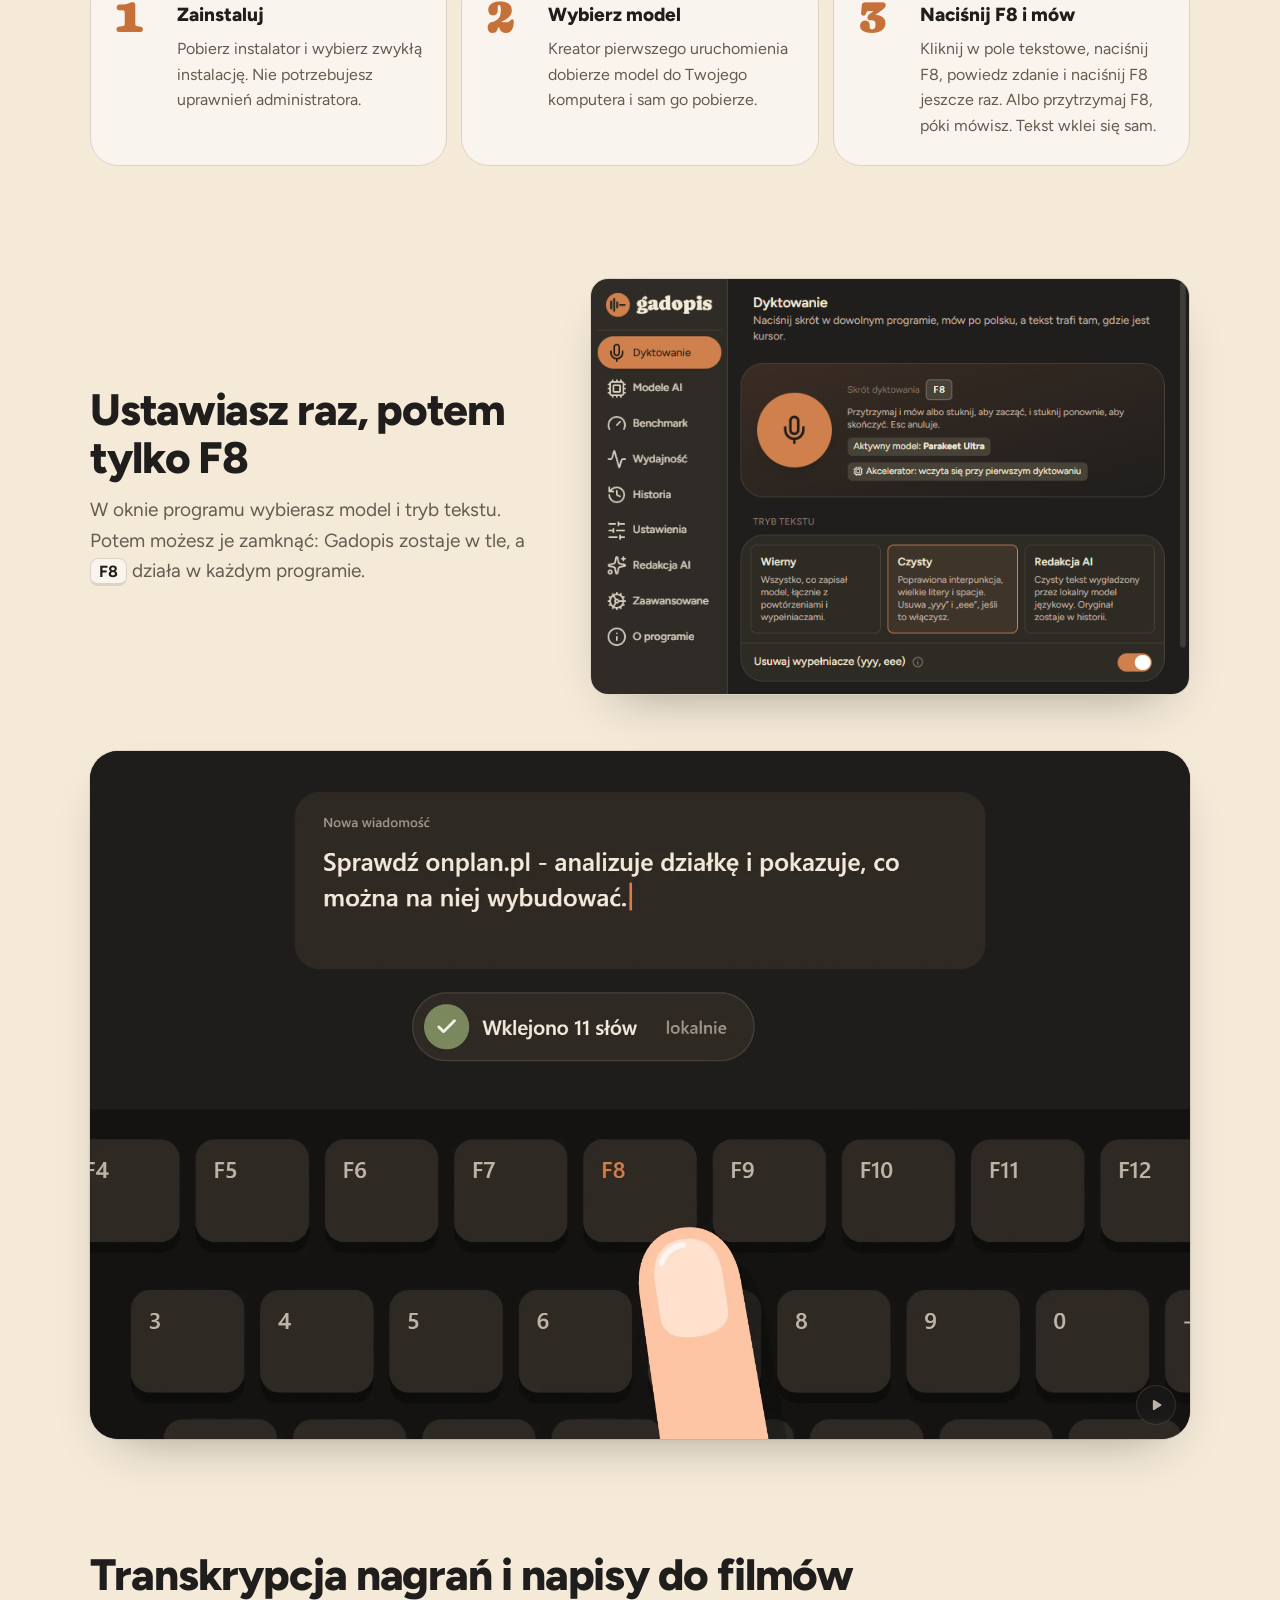
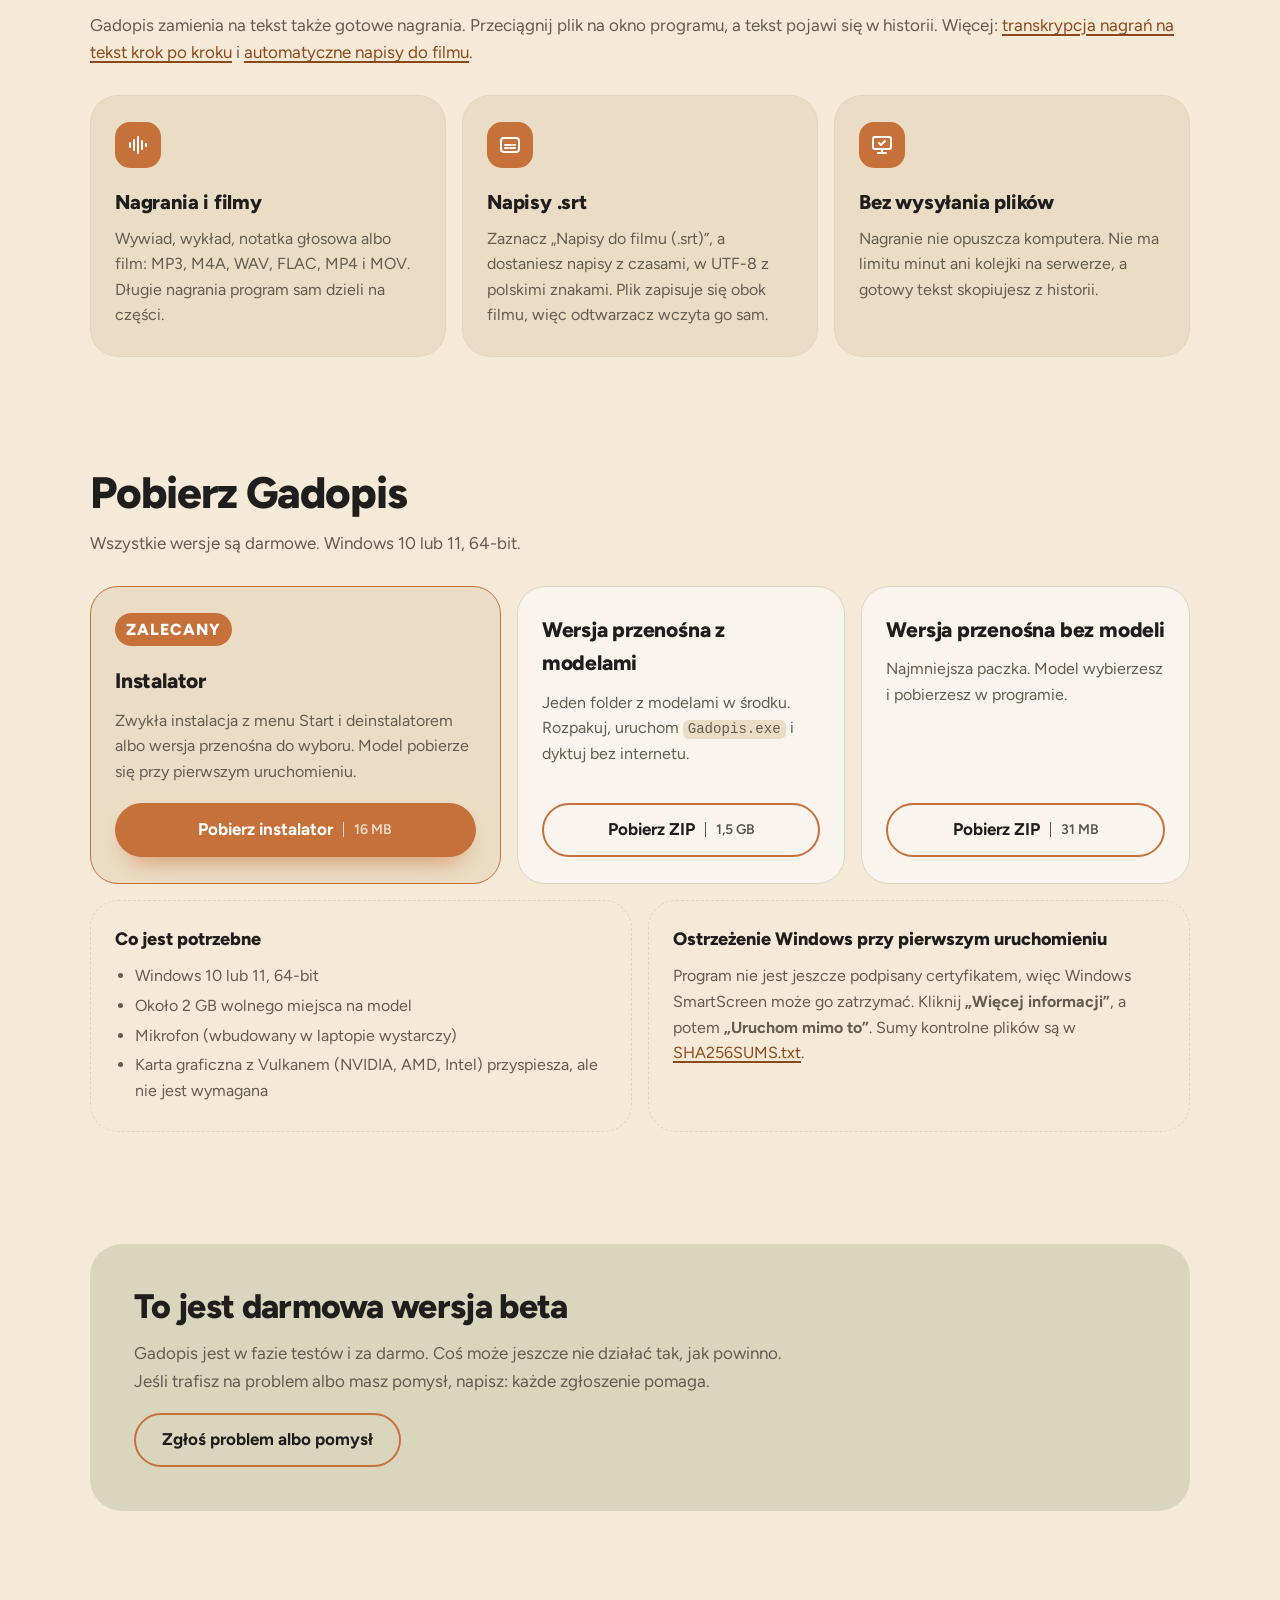
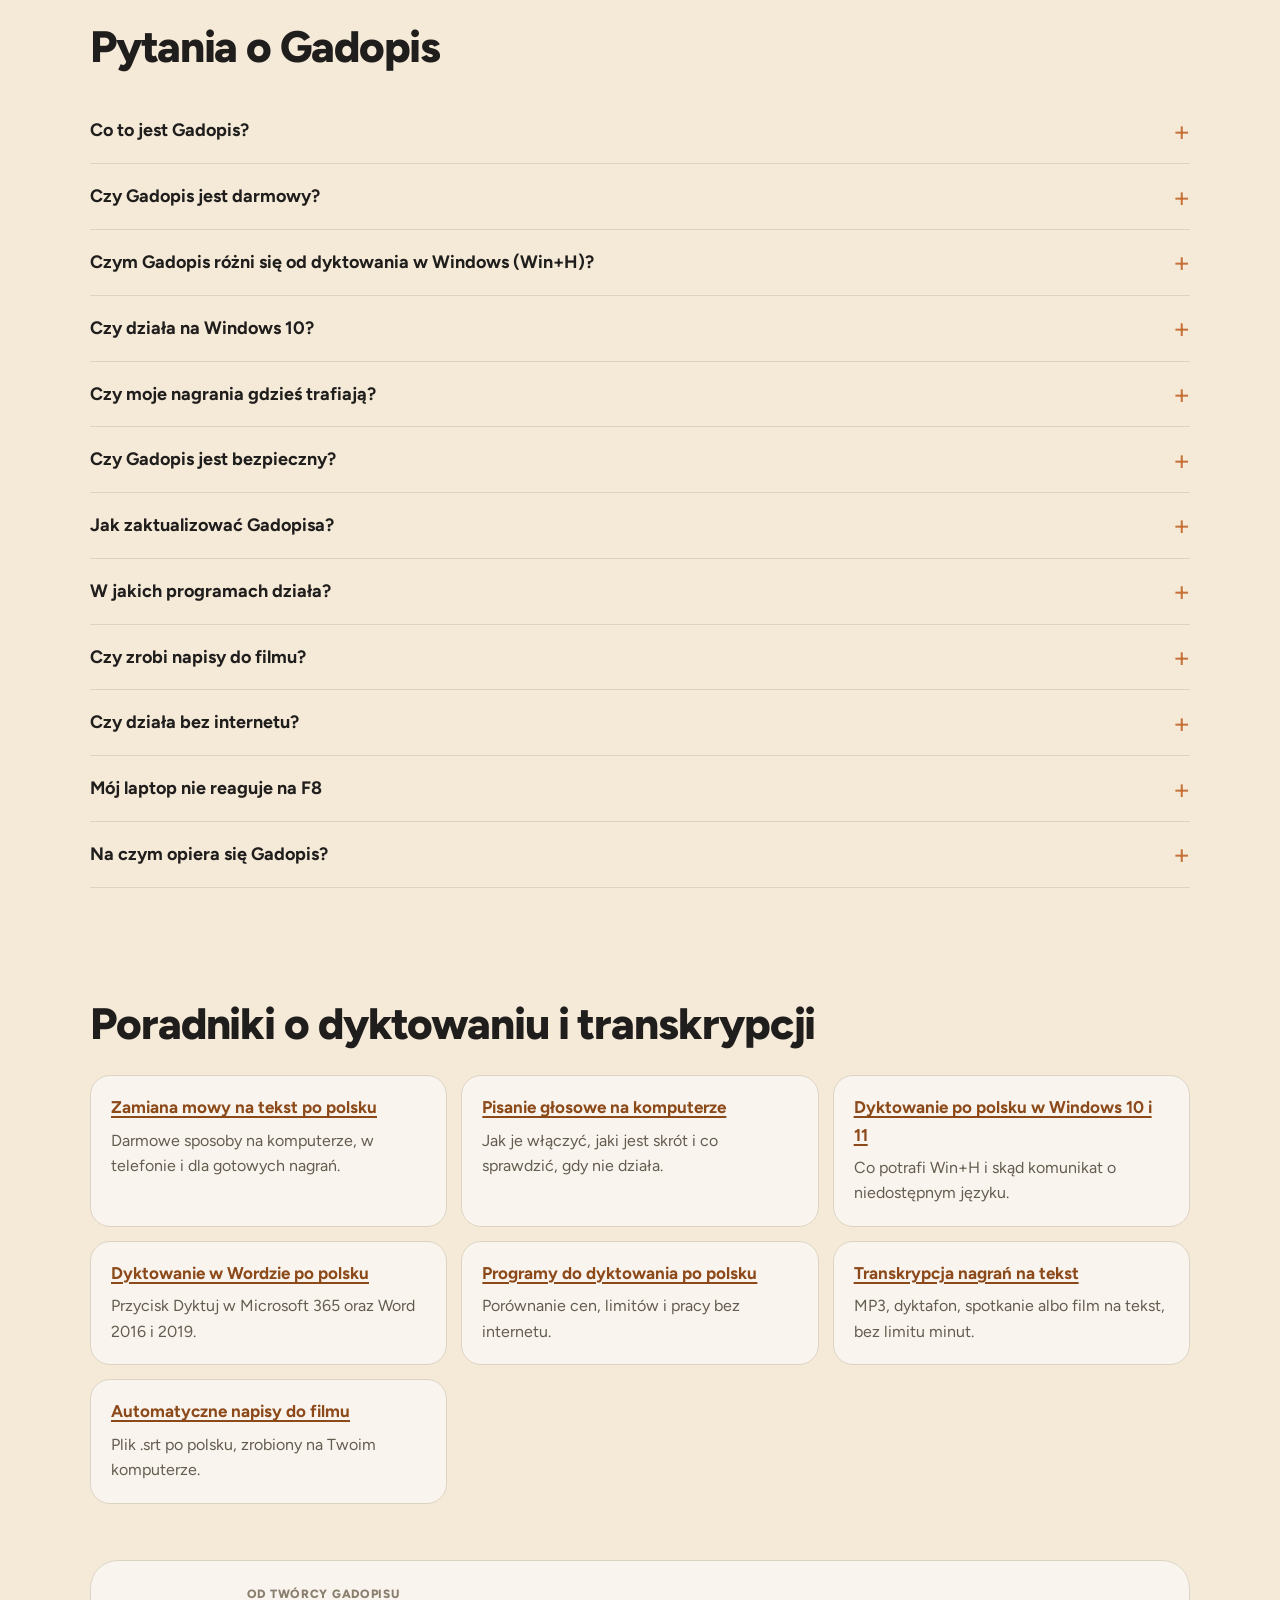
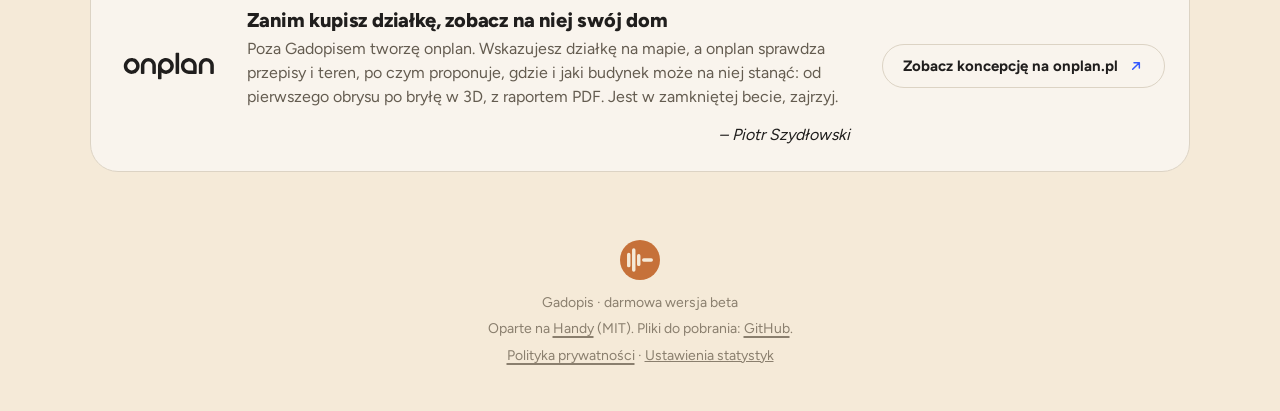
==== commit 52c4d087: "feat: link every guide from the homepage and from each other Most guides sat behind one link, which " ====
--- a/site/index.html
+++ b/site/index.html
@@ -142,6 +142,7 @@
       <nav class="nav" aria-label="Główna">
         <a href="#jak">Jak to działa</a>
         <a href="#pytania">Pytania</a>
+        <a href="#poradniki">Poradniki</a>
         <a class="btn btn-small" href="#pobierz">Pobierz</a>
       </nav>
     </header>
@@ -159,7 +160,8 @@
             >
           </h1>
           <p class="lead reveal">
-            Działa w Wordzie, przeglądarce, ChatGPT i wszędzie, gdzie piszesz.
+            Gadopis to darmowy program, który zamienia mowę na tekst po polsku:
+            w Wordzie, przeglądarce, ChatGPT i wszędzie, gdzie piszesz.
             Naciskasz <kbd>F8</kbd>, mówisz, a tekst pojawia się tam, gdzie jest
             kursor. Wszystko dzieje się na Twoim komputerze.
           </p>
@@ -510,6 +512,15 @@
       <section id="pytania" class="faq" aria-labelledby="pytania-tytul">
         <h2 id="pytania-tytul" class="section-title">Pytania o Gadopis</h2>
         <details>
+          <summary>Co to jest Gadopis?</summary>
+          <p>
+            Gadopis to darmowy program na Windows 10 i 11, który zamienia mowę
+            na tekst po polsku. Dyktujesz w dowolnym programie, a gotowe
+            nagrania i filmy zamieniasz na tekst i napisy. Mowę rozpoznaje Twój
+            komputer, więc nie potrzebujesz chmury ani konta.
+          </p>
+        </details>
+        <details>
           <summary>Czy Gadopis jest darmowy?</summary>
           <p>
             Tak. Wersja beta jest całkowicie darmowa, bez konta i bez reklam. Na
@@ -613,6 +624,54 @@
             NVIDIA (Parakeet). Licencje są w folderze LICENSES w każdej paczce.
           </p>
         </details>
+      </section>
+
+      <section id="poradniki" class="guides" aria-labelledby="poradniki-tytul">
+        <h2 id="poradniki-tytul" class="section-title">
+          Poradniki o dyktowaniu i transkrypcji
+        </h2>
+        <ul class="guide-list">
+          <li>
+            <a href="/zamiana-mowy-na-tekst">Zamiana mowy na tekst po polsku</a>
+            <p>
+              Darmowe sposoby na komputerze, w telefonie i dla gotowych nagrań.
+            </p>
+          </li>
+          <li>
+            <a href="/pisanie-glosowe-na-komputerze"
+              >Pisanie głosowe na komputerze</a
+            >
+            <p>
+              Jak je włączyć, jaki jest skrót i co sprawdzić, gdy nie działa.
+            </p>
+          </li>
+          <li>
+            <a href="/dyktowanie-windows-10"
+              >Dyktowanie po polsku w Windows 10 i 11</a
+            >
+            <p>Co potrafi Win+H i skąd komunikat o niedostępnym języku.</p>
+          </li>
+          <li>
+            <a href="/dyktowanie-w-wordzie">Dyktowanie w Wordzie po polsku</a>
+            <p>Przycisk Dyktuj w Microsoft 365 oraz Word 2016 i 2019.</p>
+          </li>
+          <li>
+            <a href="/programy-do-dyktowania"
+              >Programy do dyktowania po polsku</a
+            >
+            <p>Porównanie cen, limitów i pracy bez internetu.</p>
+          </li>
+          <li>
+            <a href="/transkrypcja-nagran">Transkrypcja nagrań na tekst</a>
+            <p>
+              MP3, dyktafon, spotkanie albo film na tekst, bez limitu minut.
+            </p>
+          </li>
+          <li>
+            <a href="/napisy-do-filmu">Automatyczne napisy do filmu</a>
+            <p>Plik .srt po polsku, zrobiony na Twoim komputerze.</p>
+          </li>
+        </ul>
       </section>
 
       <section class="author" aria-labelledby="autor-tytul">
--- a/site/styles.css
+++ b/site/styles.css
@@ -1126,6 +1126,48 @@
   color: var(--text-2);
 }
 
+/* ---------- guides ---------- */
+
+.guide-list {
+  display: grid;
+  gap: 14px;
+  margin: 0;
+  padding: 0;
+  list-style: none;
+}
+
+@media (min-width: 640px) {
+  .guide-list {
+    grid-template-columns: repeat(2, 1fr);
+  }
+}
+
+@media (min-width: 980px) {
+  .guide-list {
+    grid-template-columns: repeat(3, 1fr);
+  }
+}
+
+.guide-list li {
+  padding: 18px 20px 20px;
+  border: 1px solid var(--line);
+  border-radius: 20px;
+  background: var(--raised);
+}
+
+.guide-list a {
+  font-size: 17px;
+  font-weight: 700;
+  line-height: 1.3;
+  color: var(--clay-text);
+}
+
+.guide-list p {
+  margin: 6px 0 0;
+  font-size: 16px;
+  color: var(--text-2);
+}
+
 /* ---------- from the author ---------- */
 
 /* The author's other project, after the FAQ. Gadopis tokens throughout:
@@ -1312,6 +1354,16 @@
   color: var(--text-3);
 }
 
+/* Every guide is one click away from any other. */
+.foot-guides {
+  display: flex;
+  flex-wrap: wrap;
+  justify-content: center;
+  gap: 6px 18px;
+  max-width: 760px;
+  margin: 0 auto 14px;
+}
+
 .foot-mark {
   display: block;
   width: 40px;
@@ -1458,6 +1510,11 @@
   line-height: 1.4;
 }
 
+/* Few short columns fit a phone without scrolling sideways. */
+.compare-narrow {
+  min-width: 0;
+}
+
 .compare caption {
   caption-side: bottom;
   padding-top: 10px;
@@ -1493,6 +1550,28 @@
 
 .compare .is-ours > * {
   background: color-mix(in srgb, var(--clay) 12%, transparent);
+}
+
+.related {
+  margin: 30px 0 14px;
+  padding: 18px 22px 20px;
+  border: 1.5px solid var(--line);
+  border-radius: 16px;
+  background: var(--surface);
+}
+
+.page .related h2 {
+  margin: 0 0 8px;
+  font-size: 18px;
+}
+
+.related ul {
+  margin: 0;
+  padding-left: 20px;
+}
+
+.page .related li {
+  font-size: 16px;
 }
 
 .guide-cta {
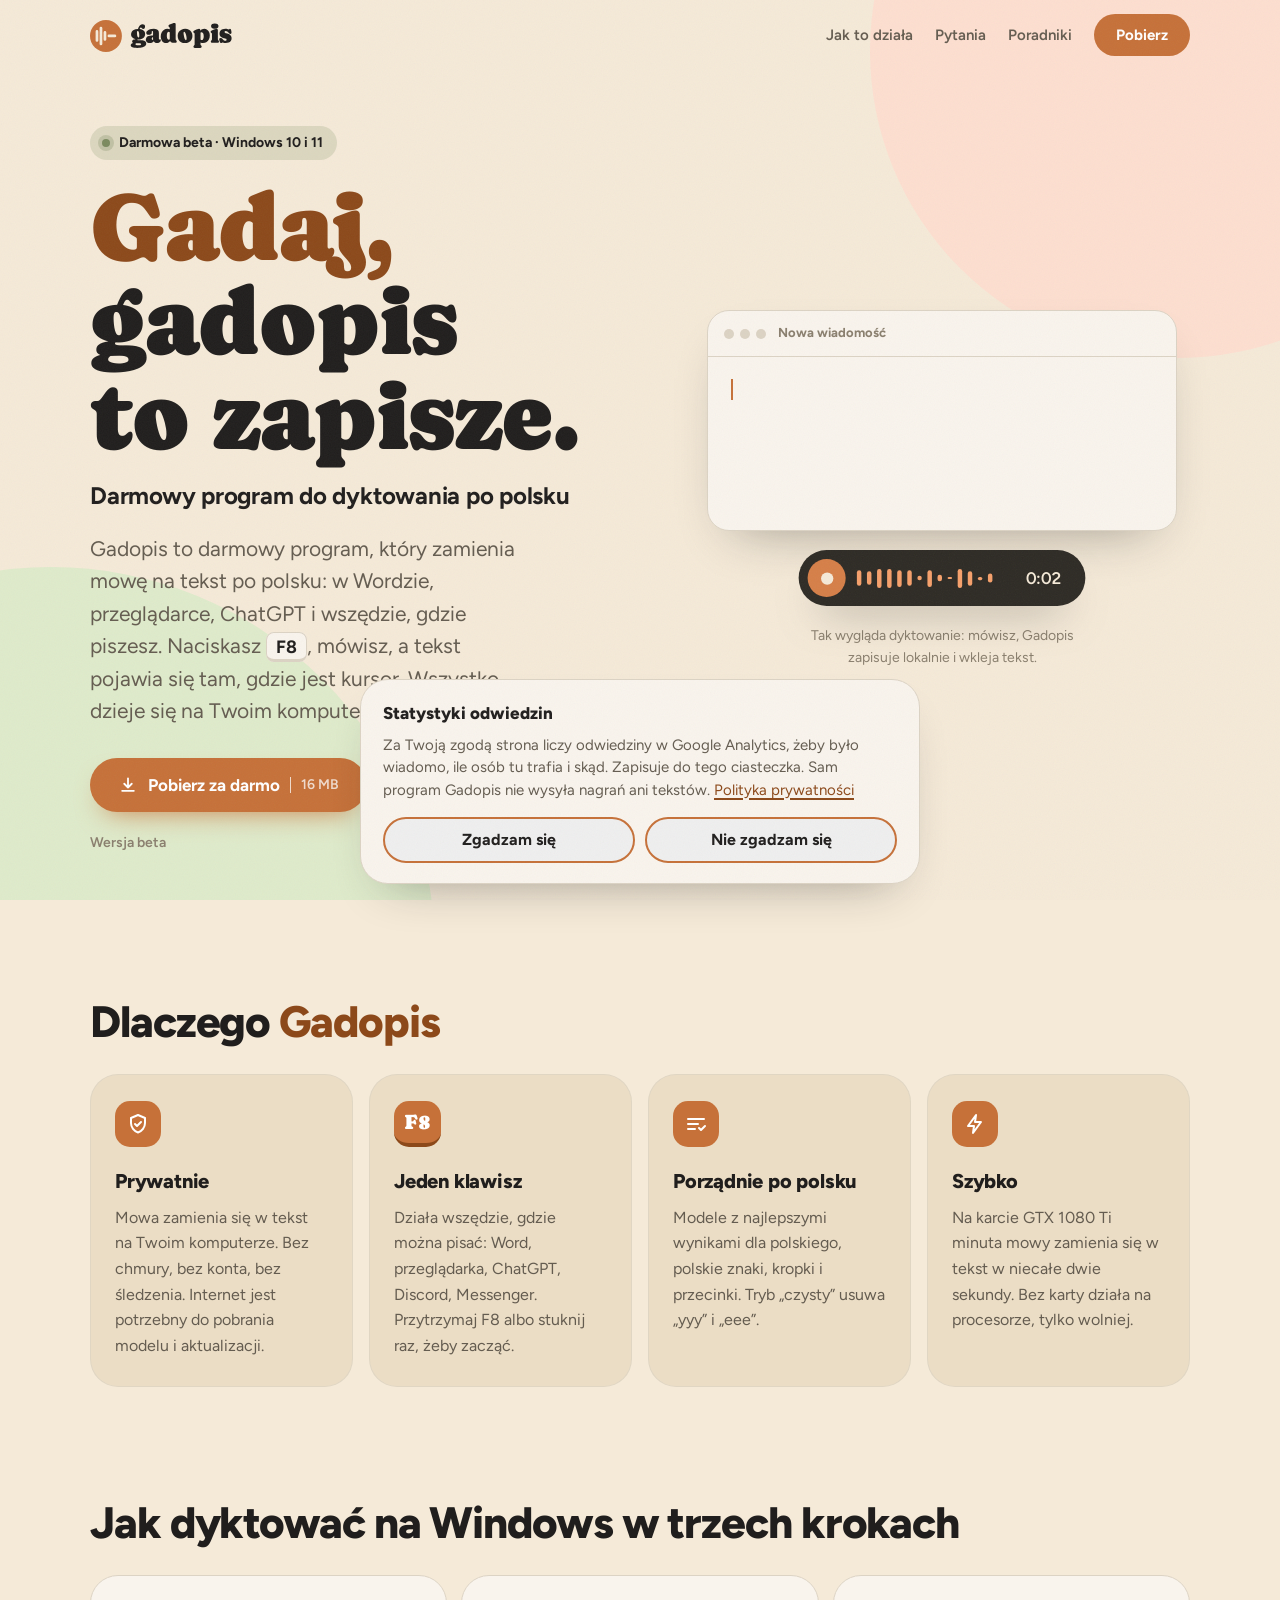
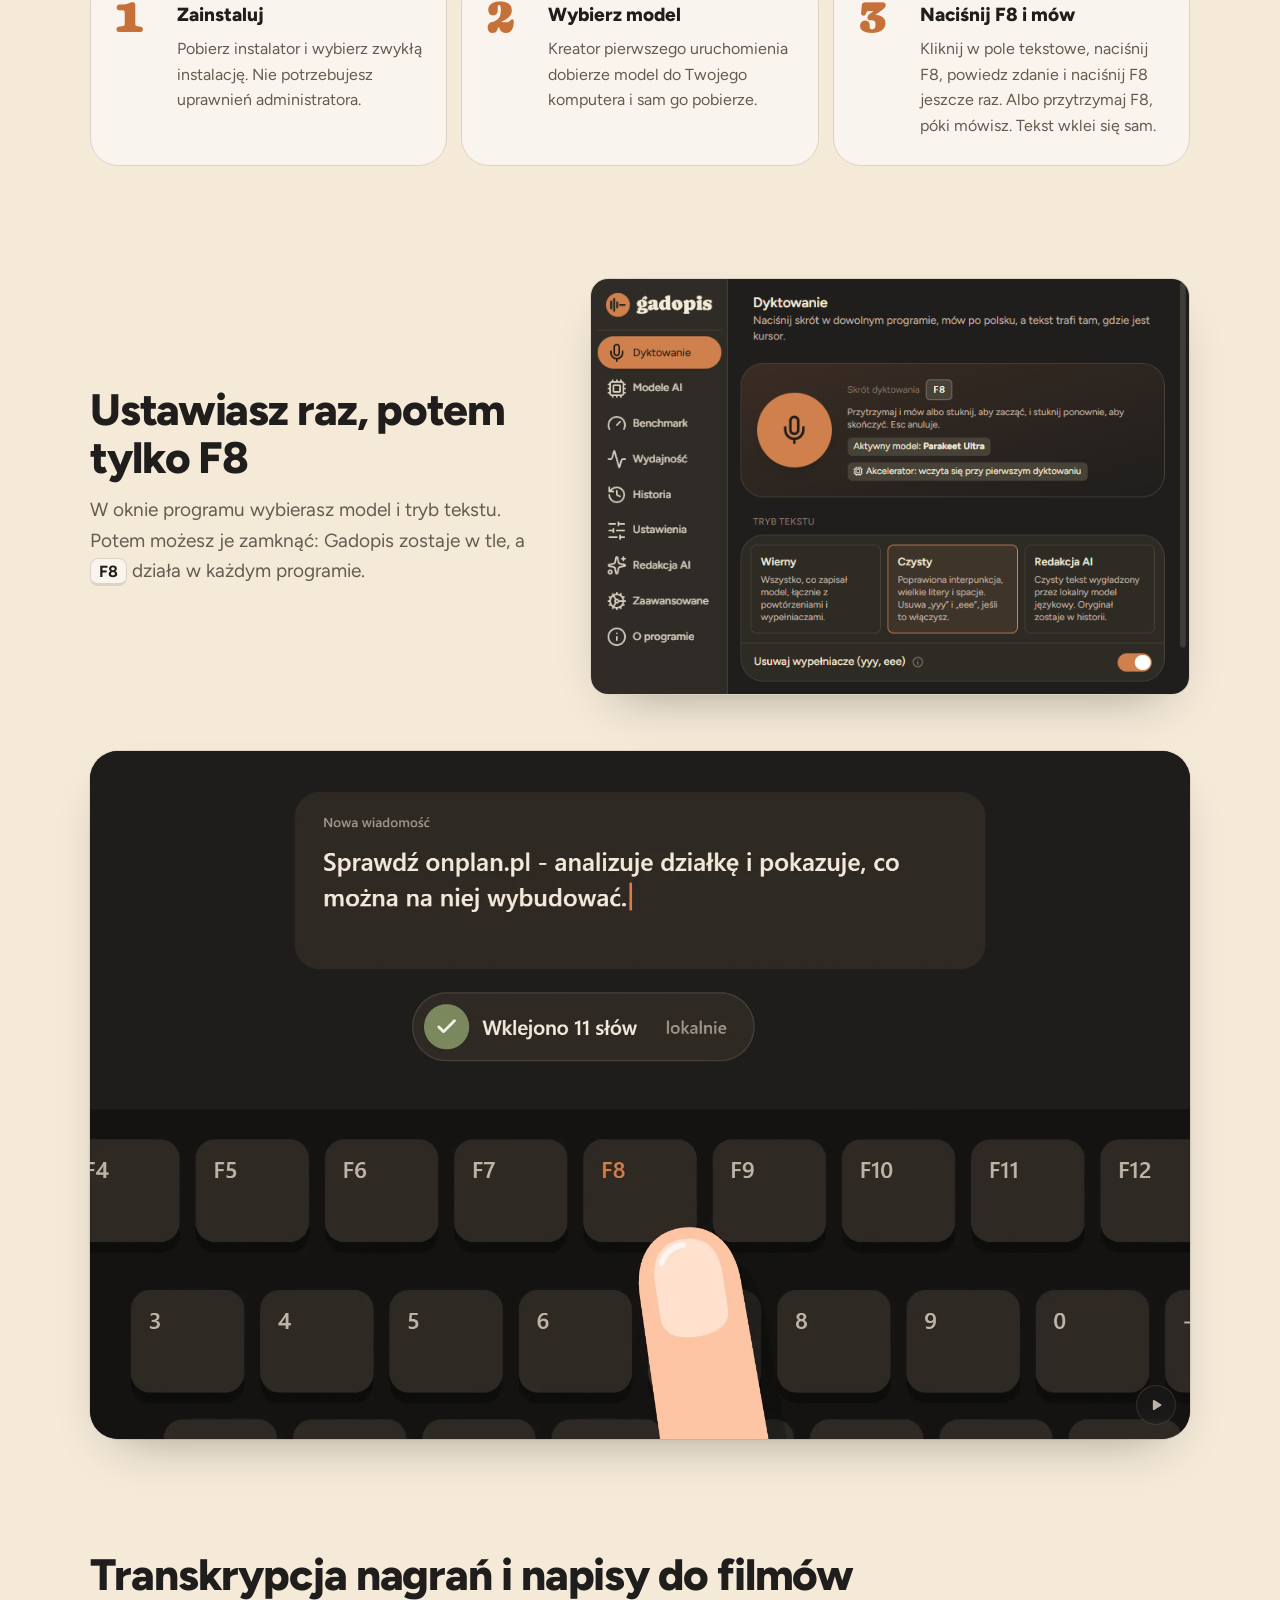
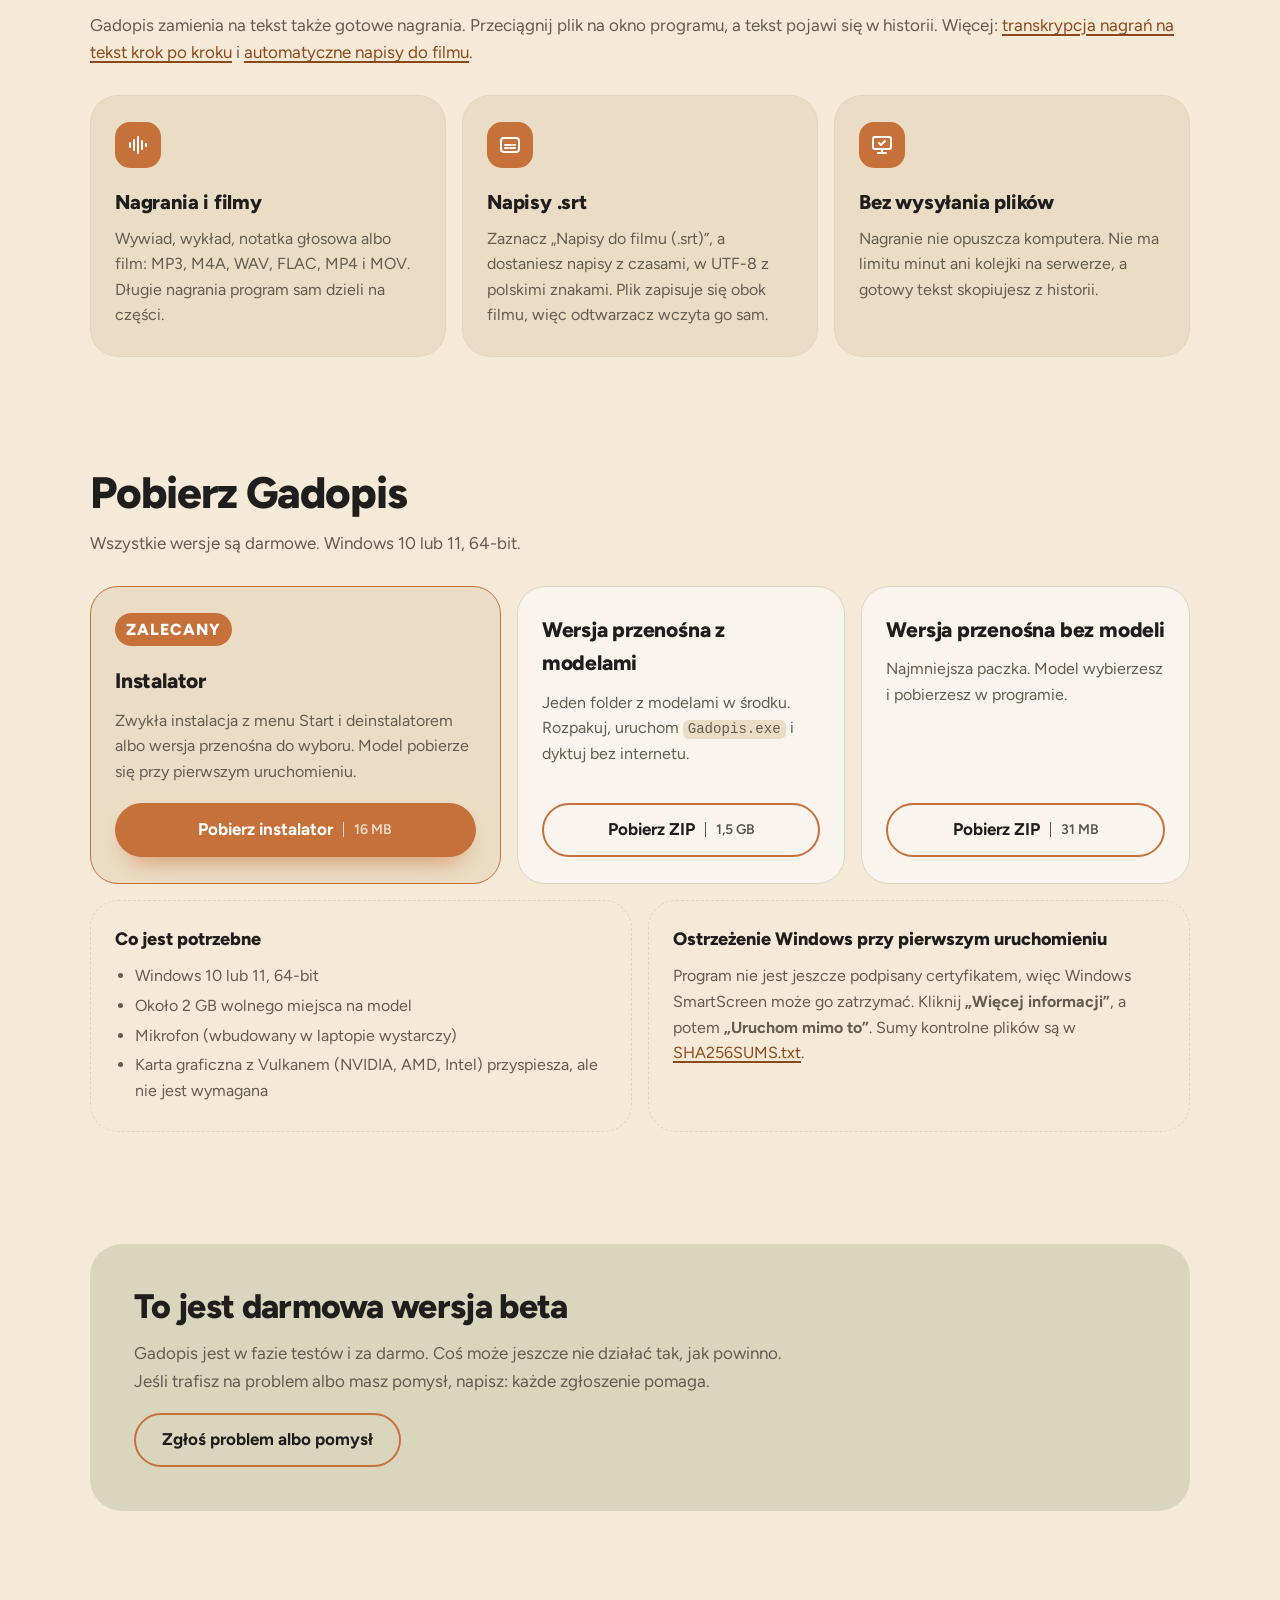
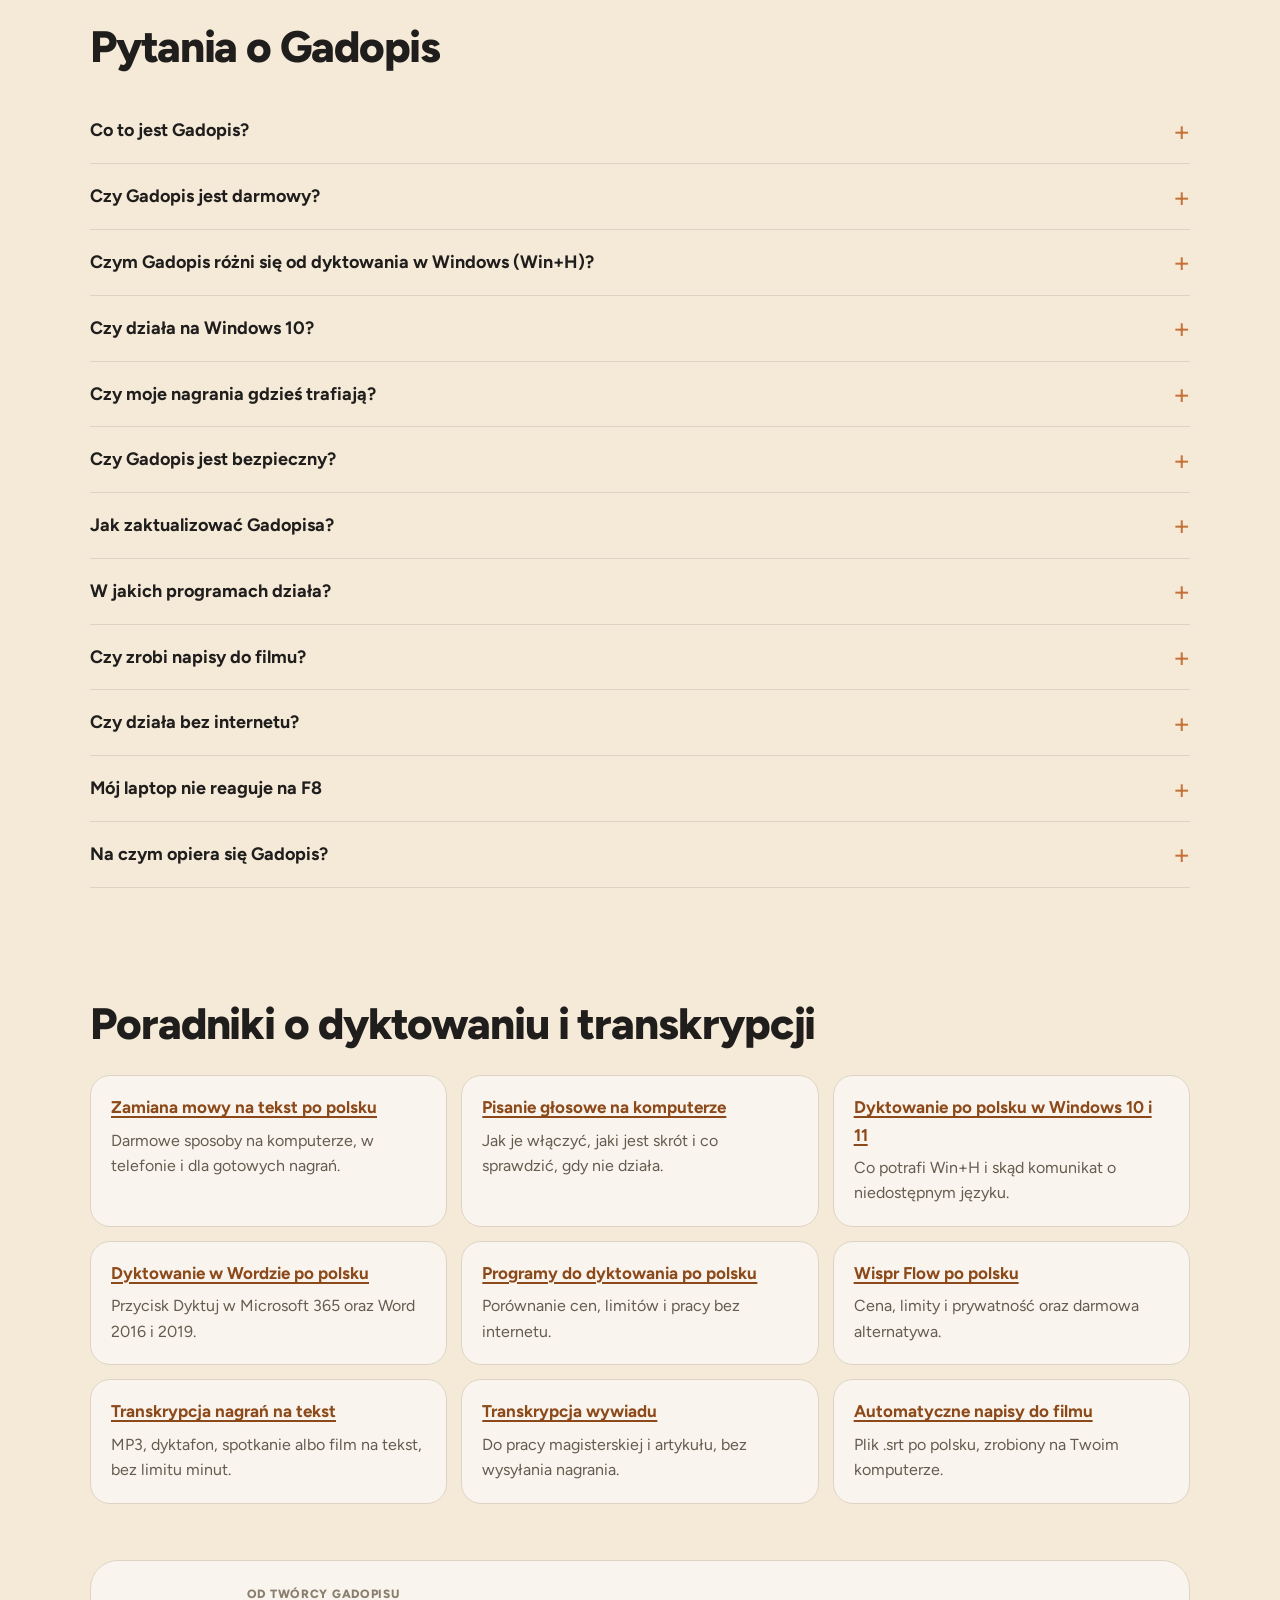
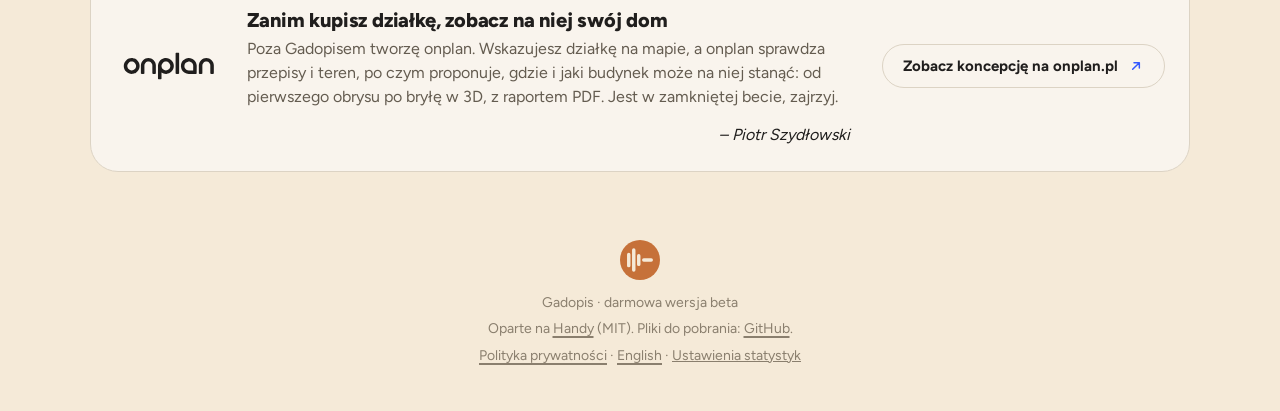
==== commit 7446eca1: "feat: add Wispr Flow, interview transcription and English pages The Wispr Flow page answers what peo" ====
--- a/site/index.html
+++ b/site/index.html
@@ -42,6 +42,9 @@
     />
     <meta name="twitter:card" content="summary_large_image" />
     <link rel="canonical" href="https://gadopis.pl/" />
+    <link rel="alternate" hreflang="pl" href="https://gadopis.pl/" />
+    <link rel="alternate" hreflang="en" href="https://gadopis.pl/en" />
+    <link rel="alternate" hreflang="x-default" href="https://gadopis.pl/" />
     <link rel="icon" href="/favicon.ico" sizes="48x48" />
     <link rel="icon" href="assets/img/favicon.svg" type="image/svg+xml" />
     <link
@@ -662,10 +665,18 @@
             <p>Porównanie cen, limitów i pracy bez internetu.</p>
           </li>
           <li>
+            <a href="/wispr-flow-po-polsku">Wispr Flow po polsku</a>
+            <p>Cena, limity i prywatność oraz darmowa alternatywa.</p>
+          </li>
+          <li>
             <a href="/transkrypcja-nagran">Transkrypcja nagrań na tekst</a>
             <p>
               MP3, dyktafon, spotkanie albo film na tekst, bez limitu minut.
             </p>
+          </li>
+          <li>
+            <a href="/transkrypcja-wywiadu">Transkrypcja wywiadu</a>
+            <p>Do pracy magisterskiej i artykułu, bez wysyłania nagrania.</p>
           </li>
           <li>
             <a href="/napisy-do-filmu">Automatyczne napisy do filmu</a>
@@ -752,7 +763,8 @@
         >.
       </p>
       <p class="foot-small">
-        <a href="/prywatnosc">Polityka prywatności</a
+        <a href="/prywatnosc">Polityka prywatności</a> ·
+        <a href="/en" hreflang="en">English</a
         ><span data-consent-settings hidden>
           ·
           <button class="foot-link" type="button" data-consent-open>
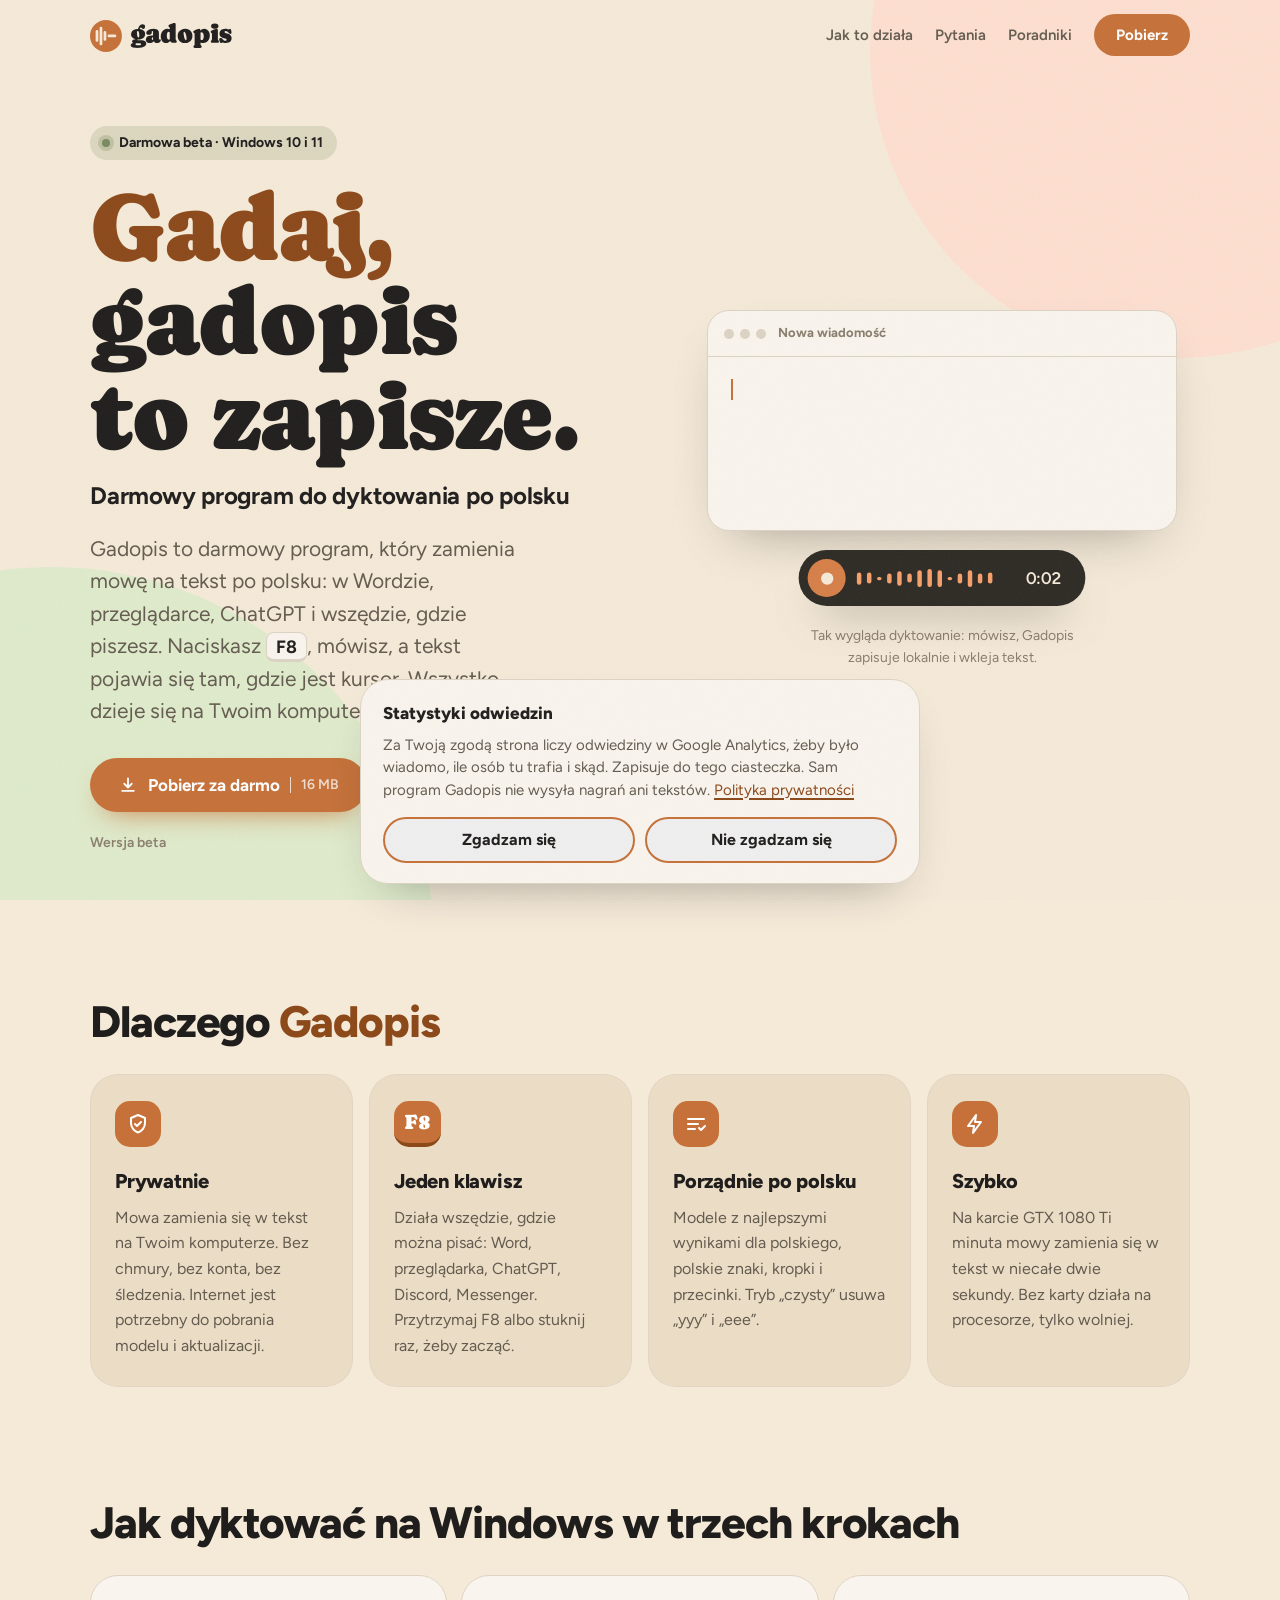
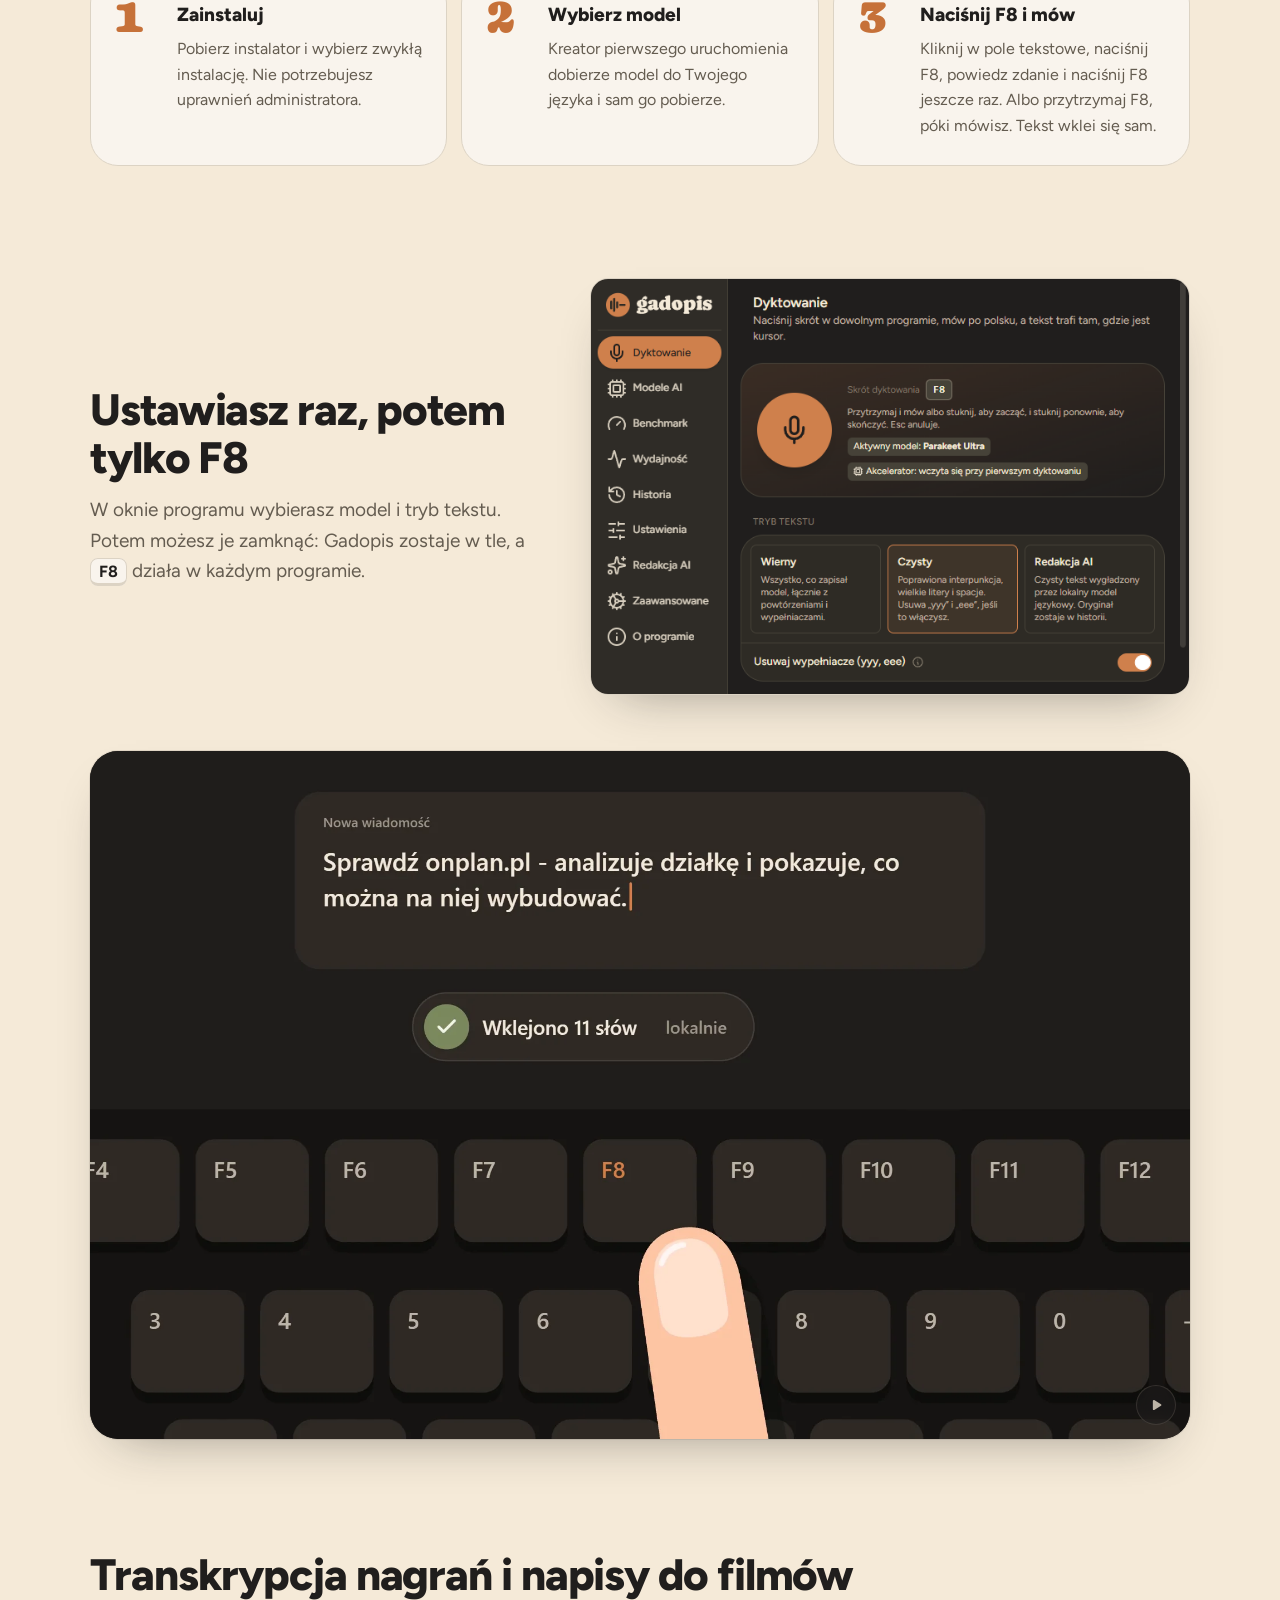
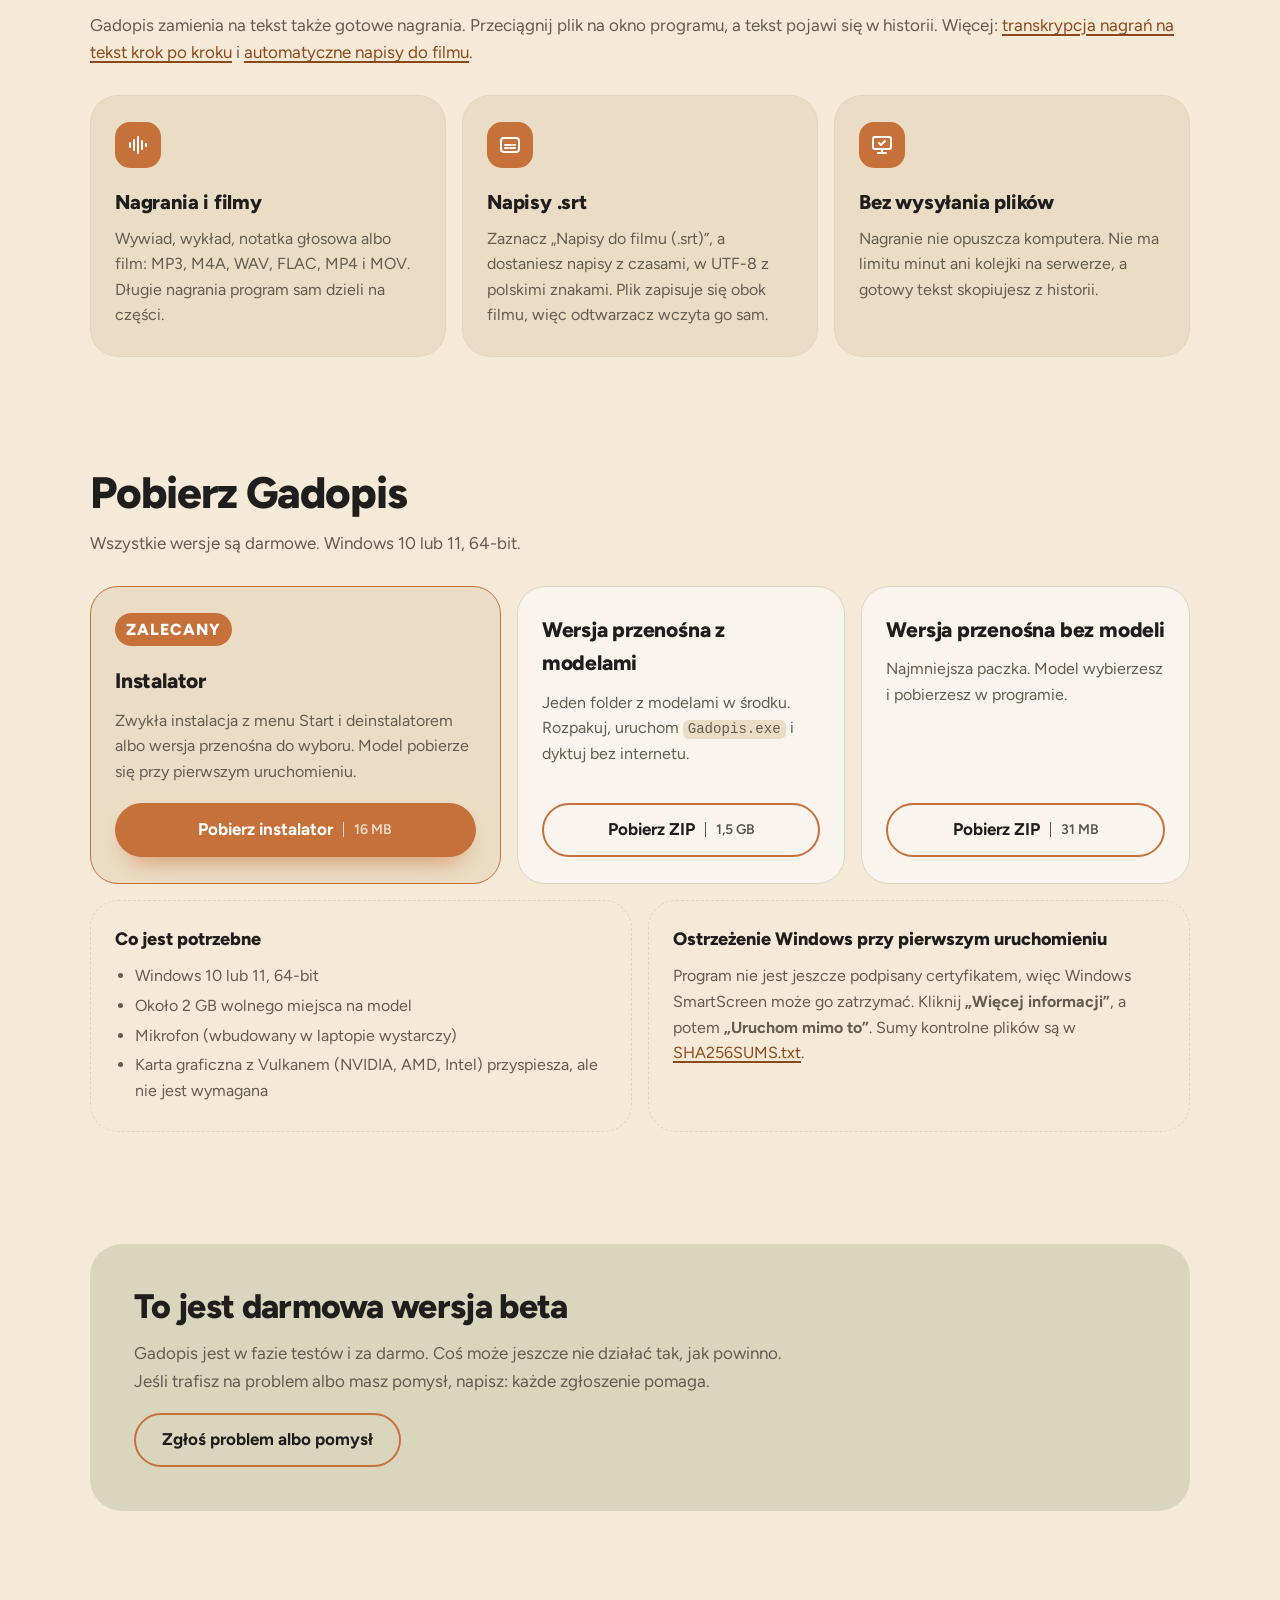
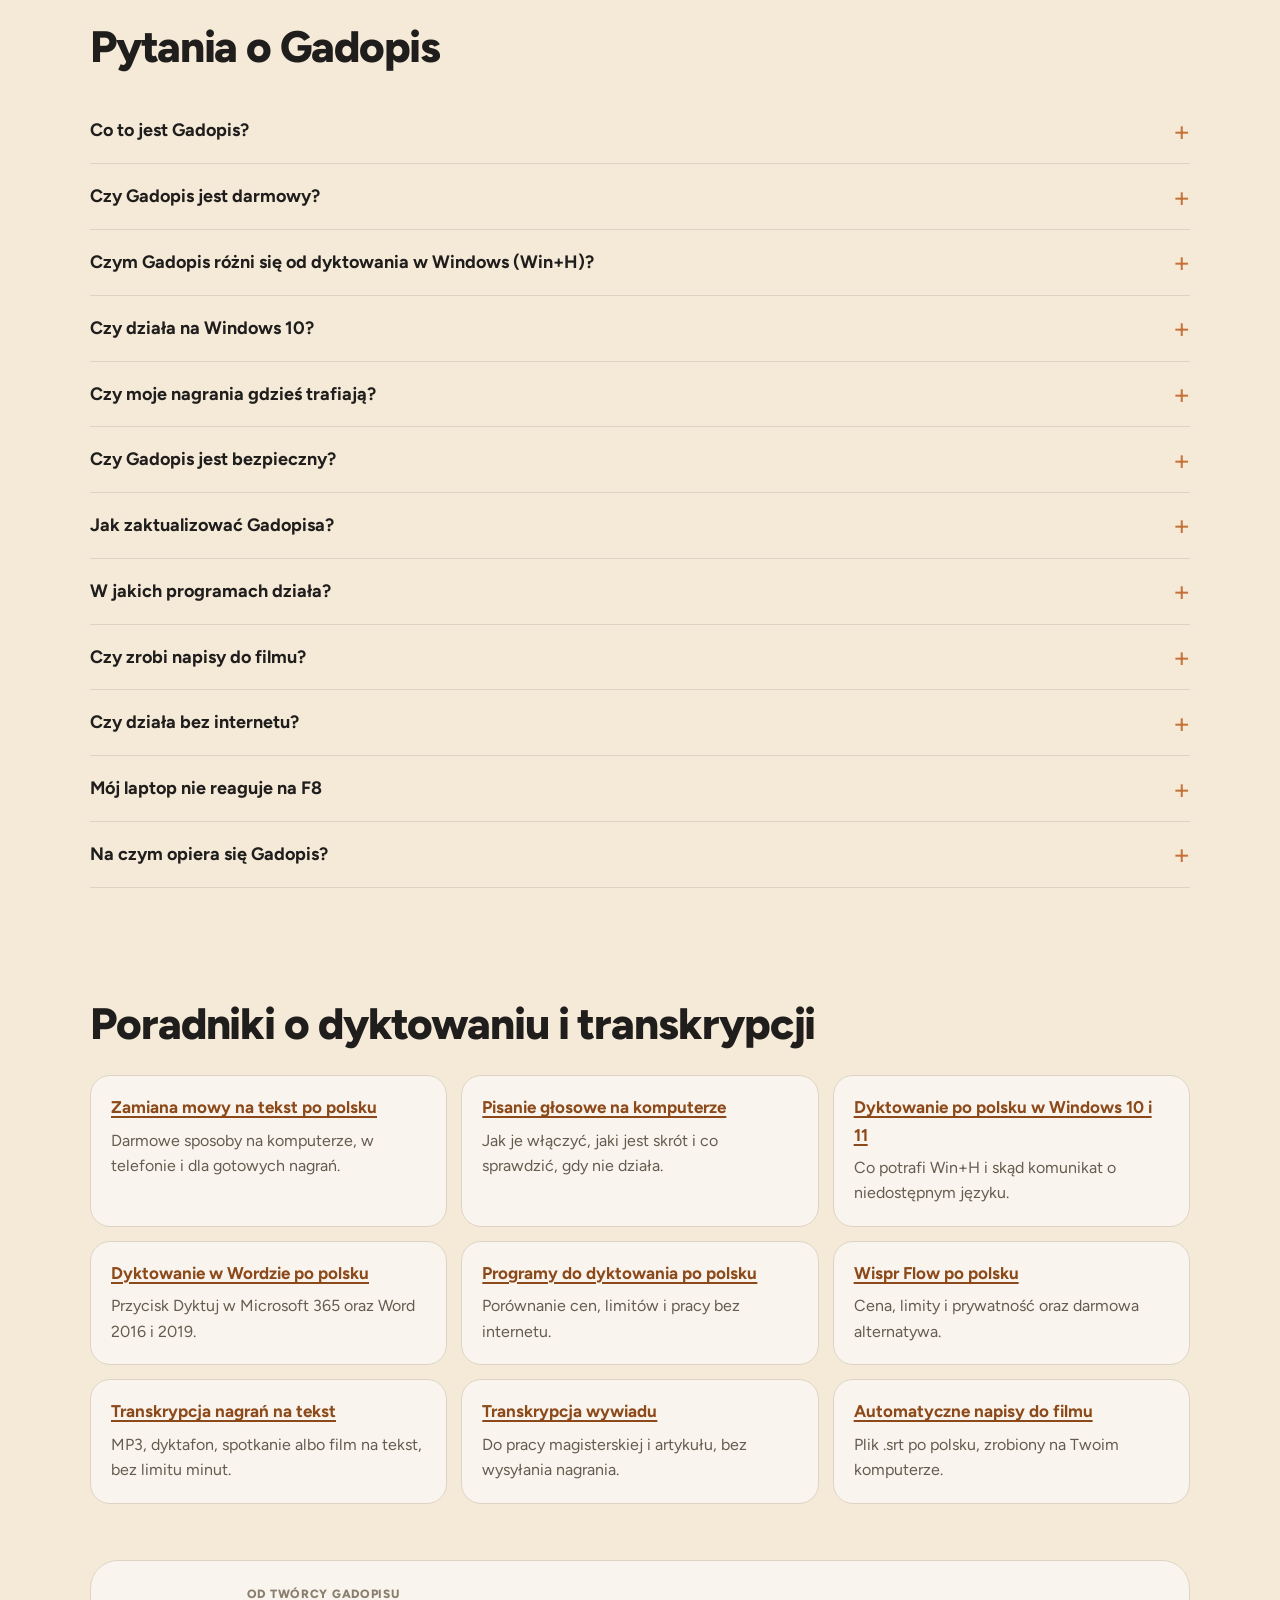
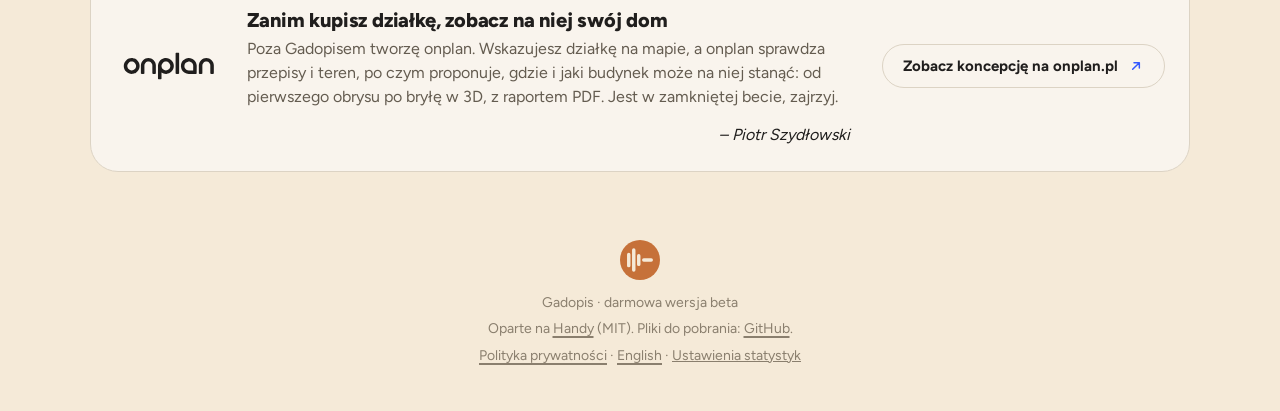
==== commit 193fb38e: "fix: say the wizard picks a model for the language The wizard recommends by language, not by the com" ====
--- a/site/index.html
+++ b/site/index.html
@@ -287,8 +287,8 @@
             <span class="step-num" aria-hidden="true">2</span>
             <h3>Wybierz model</h3>
             <p>
-              Kreator pierwszego uruchomienia dobierze model do Twojego
-              komputera i sam go pobierze.
+              Kreator pierwszego uruchomienia dobierze model do Twojego języka
+              i sam go pobierze.
             </p>
           </li>
           <li class="step">
--- a/site/styles.css
+++ b/site/styles.css
@@ -870,6 +870,14 @@
   box-shadow: var(--shadow);
 }
 
+.page .showcase-shot {
+  margin: 28px 0 0;
+}
+
+.page .showcase-shot figcaption {
+  margin-top: 10px;
+}
+
 /* A loop recorded from the app: dark in both themes, like the recording pill.
    app.js plays it only while it is on screen. The ring shows its edge on the
    dark page, where the video and the background are nearly the same color. */
